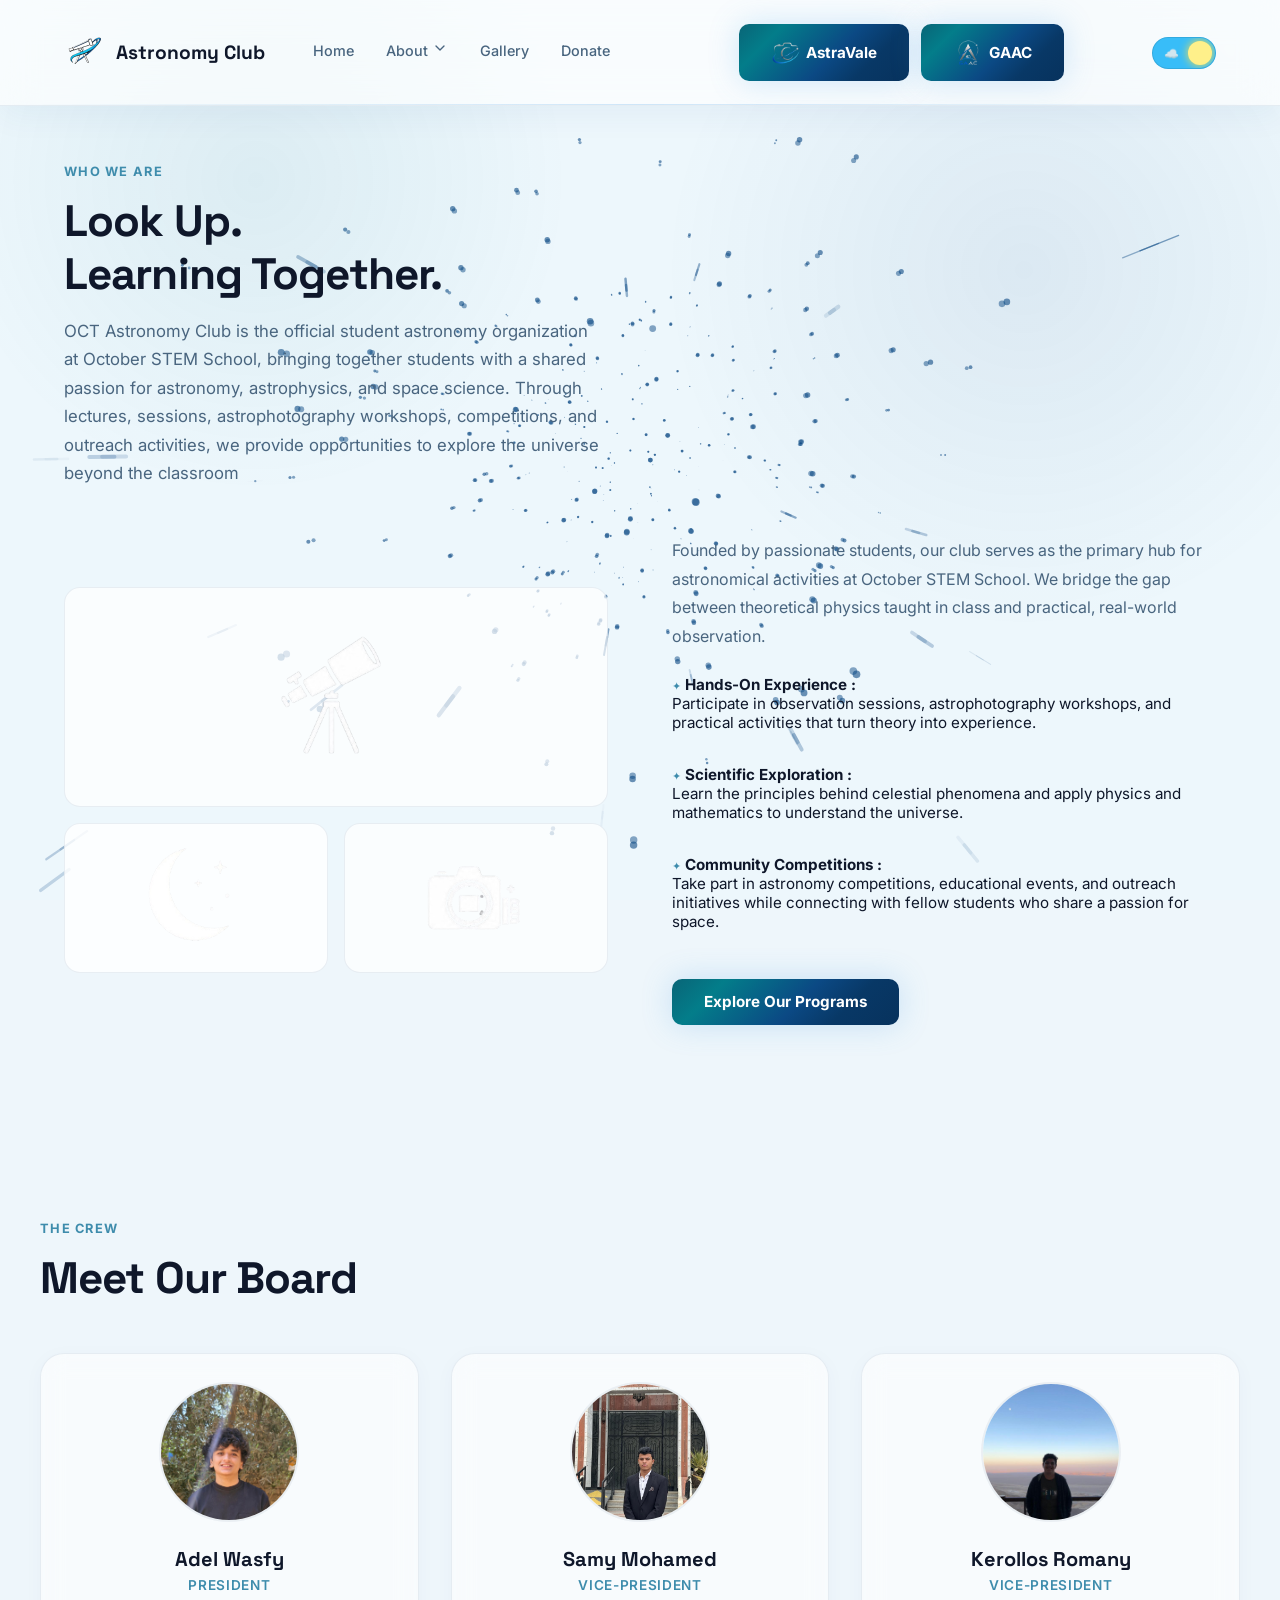
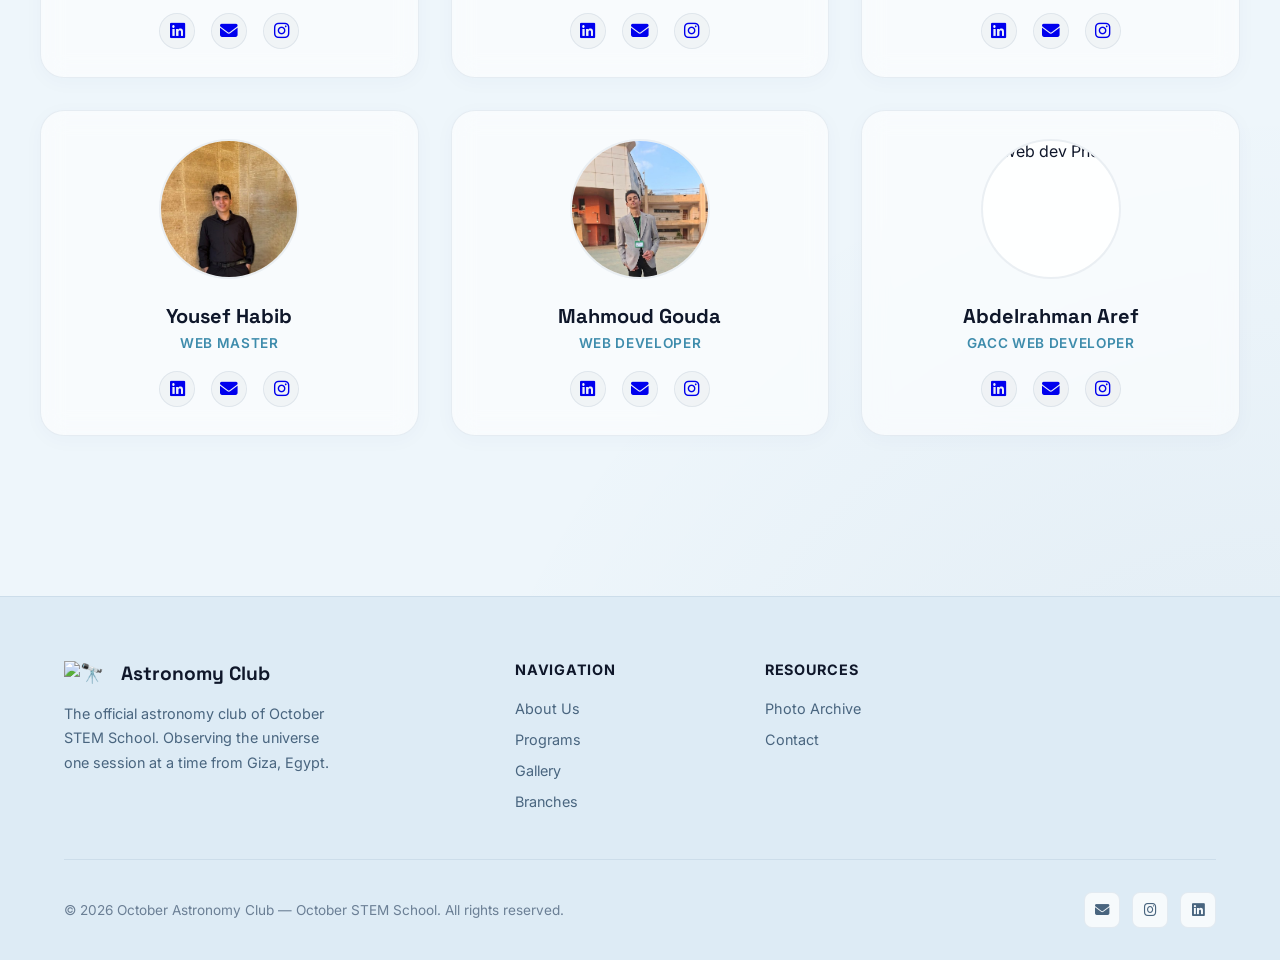
==== about.html @ 26953e02 "edit about a3333333" ====
<!doctype html>
<html lang="en">

<head>
  <meta charset="UTF-8" />
  <meta name="viewport" content="width=device-width, initial-scale=1.0" />
  <meta name="description" content="About OCT Astronomy Club" />
  <title>About Us – OCT Astronomy Club</title>
  <link
    href="https://fonts.googleapis.com/css2?family=Inter:wght@300;400;500;600;700;800;900&family=Space+Grotesk:wght@400;500;600;700&display=swap"
    rel="stylesheet" />
  <script src="js/theme.js"></script>
  <link rel="stylesheet" href="css/style.css" />
  <!-- Paste this inside your <head> tags -->
  <link rel="stylesheet" href="https://cdnjs.cloudflare.com/ajax/libs/font-awesome/6.4.0/css/all.min.css">
</head>

<body>


  <canvas id="stars-bg"></canvas>

  <div id="navbar-placeholder"></div>

  <section id="about" style="padding-top: 10rem;">
    <div style="max-width: 1200px; margin: 0 auto">
      <div class="section-tag">Who We Are</div>
      <h2 class="section-title">Look Up.<br /> Learning Together.</h2>
      <p class="section-subtitle">
        OCT Astronomy Club is the official student astronomy organization <br>
        at October STEM School, bringing together students with a shared passion
        for astronomy, astrophysics, and space science. Through lectures, sessions, 
        astrophotography workshops, competitions, and outreach activities, we provide
        opportunities to explore the universe beyond the classroom
      </p>
    </div>
    <div class="about-grid">
      <div class="about-imgs">
        <div class="aimg tall">
          <img src="./images/aboutphoto1.png" alt="Observation Nights" >
          <div class="aimg-overlay">
            <p >Observation Nights</p>
          </div>
        </div>

        <div class="aimg short" style="background: var(--surface2)">
          <img src="./images/aboutphoto2.png" alt="Crescent Tracking" >
          <div class="aimg-overlay">
            <p>Crescent Tracking</p>
          </div>
        </div>
        <div class="aimg short">
          <img src="./images/about3.png" alt="Astrophotography">
          <div class="aimg-overlay">
            <p>Astrophotography</p>
          </div>
        </div>
      </div>
      <div class="about-text">
        <p>
          Founded by passionate students, our club serves as the primary hub
          for astronomical activities at October STEM School. We bridge the
          gap between theoretical physics taught in class and practical,
          real-world observation.
        </p>
        <ul class="feature-list">
          <li>
            <strong>Hands-On Experience : </strong> <br> Participate in observation sessions, 
            astrophotography workshops, and practical activities that turn theory into experience.
          </li>
          <br>
          <li>
            <strong>Scientific Exploration : </strong>  <br> Learn the principles behind celestial 
            phenomena and apply physics and mathematics to understand the universe.
          </li>
          <br>
          
          <li>
            <strong>Community Competitions :</strong> <br> Take part in astronomy competitions, 
            educational events, and outreach initiatives while connecting with fellow students who share a passion for space.
          </li>
        </ul>
        <a href="programs.html" class="btn-primary" style="display: inline-block; margin-top: 1rem">Explore Our
          Programs</a>
      </div>
    </div>
  </section>

  <section class="board-section" style="padding: 6rem 0 10rem;">
    <div style="max-width: 1200px; margin: 0 auto">
      <div class="section-tag">The Crew</div>
      <h2 class="section-title" style="margin-bottom: 3rem;">Meet Our Board</h2>

      <div class="board-grid">
        <div class="board-card">
          <div class="member-img-wrapper">
            <img src="images/board/adel2.jpeg" alt="President Photo" class="member-img">
          </div>
          <div class="member-info">
            <h4 class="member-name">Adel Wasfy</h4>
            <span class="member-role">President</span>


            <div class="member-socials">
              <a href="https://www.linkedin.com/in/adel-wasfy-37928729a/" target="_blank" title="LinkedIn">
                <i class="fa-brands fa-linkedin"></i>
              </a>
              <a href="mailto:adilwasfy5096@gmail.com" target="_blank" title="Mail">
                <i class="fa-solid fa-envelope"></i>
              </a>
              <a href="https://www.instagram.com/wasfy_77" target="_blank" title="Instagram">
                <i class="fa-brands fa-instagram"></i>
              </a>
            </div>
          </div>
        </div>



        <div class="board-card">
          <div class="member-img-wrapper">
            <img src="images/board/samy.jpeg" alt="Vice President Photo" class="member-img">
          </div>
          <div class="member-info">
            <h4 class="member-name">Samy Mohamed</h4>
            <span class="member-role">Vice-President</span>


            <div class="member-socials">
              <a href="#" target="_blank" title="LinkedIn">
                <i class="fa-brands fa-linkedin"></i>
              </a>
              <a href="#" target="_blank" title="Mail">
                <i class="fa-solid fa-envelope"></i>
              </a>
              <a href="https://www.instagram.com/samy_0__0" target="_blank" title="Instagram">
                <i class="fa-brands fa-instagram"></i>
              </a>
            </div>
          </div>
        </div>






        <div class="board-card">
          <div class="member-img-wrapper">
            <img src="images/board/kero.jpeg" alt="Vice President Photo" class="member-img">
          </div>
          <div class="member-info">
            <h4 class="member-name">Kerollos Romany</h4>
            <span class="member-role">Vice-President</span>


            <div class="member-socials">
              <a href="#" target="_blank" title="LinkedIn">
                <i class="fa-brands fa-linkedin"></i>
              </a>
              <a href="mailto:kerooromany816@gmail.com" target="_blank" title="Mail">
                <i class="fa-solid fa-envelope"></i>
              </a>
              <a href="https://www.instagram.com/kerollos7832" target="_blank" title="Instagram">
                <i class="fa-brands fa-instagram"></i>
              </a>
            </div>
          </div>
        </div>






        <div class="board-card">
          <div class="member-img-wrapper">
            <img src="images/board/habib.jpg" alt="web master Photo" class="member-img">
          </div>
          <div class="member-info">
            <h4 class="member-name">Yousef Habib</h4>
            <span class="member-role">Web Master</span>


            <div class="member-socials">
              <a href="https://www.linkedin.com/in/usef-7abib" target="_blank" title="LinkedIn">
                <i class="fa-brands fa-linkedin"></i>
              </a>
              <a href="mailto:yousef7abib2008@gmail.com" target="_blank" title="Mail">
                <i class="fa-solid fa-envelope"></i>
              </a>
              <a href="https://www.instagram.com/yousef_7abib8" target="_blank" title="Instagram">
                <i class="fa-brands fa-instagram"></i>
              </a>
            </div>
          </div>
        </div>




        <div class="board-card">
          <div class="member-img-wrapper">
            <img src="images/board/gouda.jpeg" alt="web dev Photo" class="member-img">
          </div>
          <div class="member-info">
            <h4 class="member-name">Mahmoud Gouda</h4>
            <span class="member-role">Web Developer</span>


            <div class="member-socials">
              <a href="#" target="_blank" title="LinkedIn">
                <i class="fa-brands fa-linkedin"></i>
              </a>
              <a href="#" target="_blank" title="Mail">
                <i class="fa-solid fa-envelope"></i>
              </a>
              <a href="#" target="_blank" title="Instagram">
                <i class="fa-brands fa-instagram"></i>
              </a>
            </div>
          </div>
        </div>


        <div class="board-card">
          <div class="member-img-wrapper">
            <img src="images/board/" alt="web dev Photo" class="member-img">
          </div>
          <div class="member-info">
            <h4 class="member-name">Abdelrahman Aref</h4>
            <span class="member-role">GACC Web developer</span>


            <div class="member-socials">
              <a href="#" target="_blank" title="LinkedIn">
                <i class="fa-brands fa-linkedin"></i>
              </a>
              <a href="#" target="_blank" title="Mail">
                <i class="fa-solid fa-envelope"></i>
              </a>
              <a href="#" target="_blank" title="Instagram">
                <i class="fa-brands fa-instagram"></i>
              </a>
            </div>
          </div>
        </div>




      </div>
    </div>
  </section>

  <div id="footer-placeholder"></div>

  <script src="js/loading.js"></script>
  <script src="js/components.js"></script>
  <script src="js/main.js"></script>
</body>

</html>
---- css/style.css ----
/* =============================================================================
   THEME VARIABLES
   ============================================================================= */

:root {
  --bg: #050a14;
  --bg2: #080f1e;
  --surface: #0d1829;
  --surface2: #111e33;
  --border: rgba(99, 179, 237, 0.12);
  --accent: #4fa3e8;
  --accent2: #0b4984;
  --accent3: #107788;
  --text: #e2e8f0;
  --text-muted: #8aadcc;
  --text-dim: #4a6fa5;
  --glow: rgba(79, 163, 232, 0.15);
  --nav-bg: rgba(5, 10, 20, 0.8);
  --star-color: 200, 220, 255;
}

[data-theme="light"] {
  --bg: #eef6fb;
  --bg2: #ddebf5;
  --surface: rgba(255, 255, 255, 0.72);
  --surface2: rgba(255, 255, 255, 0.82);
  --border: rgba(8, 56, 102, 0.08);
  --accent: #3e8cac;
  --accent2: #0b4984;
  --accent3: #107788;
  --text: #0f172a;
  --text-muted: #49657f;
  --text-dim: #6b7f95;
  --glow: rgba(11, 73, 132, 0.08);
  --nav-bg: rgba(255, 255, 255, 0.65);
  --star-color: 11, 73, 132;
}

/* =============================================================================
   LIGHT MODE OVERRIDES
   ============================================================================= */

[data-theme="light"] body {
  background:
    radial-gradient(
      circle at top left,
      rgba(16, 119, 136, 0.08),
      transparent 28%
    ),
    radial-gradient(
      circle at bottom right,
      rgba(11, 73, 132, 0.07),
      transparent 30%
    ),
    var(--bg);
}

[data-theme="light"] .program-card,
[data-theme="light"] .branch-card,
[data-theme="light"] .contact-form {
  background: rgba(255, 255, 255, 0.58);
  backdrop-filter: blur(18px);
  box-shadow: 0 10px 40px rgba(11, 73, 132, 0.06);
  border: 1px solid rgba(255, 255, 255, 0.5);
}

[data-theme="light"] nav {
  backdrop-filter: blur(18px);
  box-shadow: 0 10px 30px rgba(11, 73, 132, 0.05);
}

[data-theme="light"] .navbar__dropdown-menu {
  background: white;
  border: 1px solid #f3f4f6;
  box-shadow:
    0 20px 25px -5px rgba(0, 0, 0, 0.1),
    0 10px 10px -5px rgba(0, 0, 0, 0.04);
}

[data-theme="light"] .navbar__dropdown-menu a {
  color: #374151;
}

[data-theme="light"] .navbar__dropdown-menu a::before {
  background: linear-gradient(to bottom, #355380, #3959b0);
}

[data-theme="light"] .navbar__dropdown-menu a:hover {
  background: linear-gradient(to right, #f0fafd, #ecf5fd);
  color: #355680;
}

[data-theme="light"] .astro-slider {
  background-color: #38bdf8;
  border-color: rgba(0, 0, 0, 0.1);
}

[data-theme="light"] .astro-slider::after {
  content: "☁️";
  right: 36px;
  font-size: 12px;
  opacity: 0.9;
}

[data-theme="light"] .astro-slider::before {
  transform: translateX(32px);
  background-color: #fef08a;
  box-shadow: 0 0 10px #fde047;
}

[data-theme="light"] .nav-btn {
  border-color: #3e8cac;
  color: #3e8cac;
}

[data-theme="light"] .nav-btn:hover {
  background: #3e8cac;
  color: #eef6fb;
  box-shadow: 0 0 12px rgba(62, 140, 172, 0.4);
}

[data-theme="light"] .nav-btn-gaac {
  border-color: #107788;
  color: #107788;
}

[data-theme="light"] .nav-btn-gaac:hover {
  background: #107788;
  color: #eef6fb;
  box-shadow: 0 0 12px rgba(16, 119, 136, 0.4);
}

/* =============================================================================
   GLOBAL TRANSITIONS
   ============================================================================= */

body,
nav,
footer,
.stat,
.program-card,
.branch-card,
.ticker-wrap,
.contact-form,
input,
textarea,
select {
  transition:
    background-color 0.3s ease,
    border-color 0.3s ease,
    color 0.3s ease,
    box-shadow 0.3s ease;
}

/* =============================================================================
   RESET & BASE
   ============================================================================= */

*,
*::before,
*::after {
  box-sizing: border-box;
  margin: 0;
  padding: 0;
}

html {
  scroll-behavior: smooth;
}

body {
  font-family: "Inter", sans-serif;
  background: var(--bg);
  color: var(--text);
  overflow-x: hidden;
  transition: 0.2s;
}

body::before {
  content: "";
  position: fixed;
  inset: 0;
  background:
    radial-gradient(
      circle at 20% 20%,
      rgba(16, 119, 136, 0.08),
      transparent 25%
    ),
    radial-gradient(circle at 80% 30%, rgba(11, 73, 132, 0.08), transparent 30%);
  pointer-events: none;
  z-index: 0;
}

#stars-bg {
  position: fixed;
  inset: 0;
  z-index: 0;
  pointer-events: none;
}

/* =============================================================================
   LOADING SCREEN
   ============================================================================= */

#loading-screen {
  position: fixed;
  inset: 0;
  display: flex;
  align-items: center;
  justify-content: center;
  background: var(--bg);
  z-index: 9999;
  flex-direction: column;
  gap: 0;
  overflow: hidden;
}

#loading-screen::before {
  content: "";
  position: absolute;
  inset: 0;
  background: transparent;
  pointer-events: none;
  z-index: 0;
}

#loading-canvas {
  position: absolute;
  inset: 0;
  z-index: 1;
  display: block;
}

.loading-logo {
  position: relative;
  z-index: 10;
  width: 100px;
  height: 100px;
  animation:
    logoRotate 2s linear infinite,
    floatUp 3s ease-in-out infinite;
}

.loading-logo img {
  width: 100%;
  height: 100%;
  object-fit: contain;
  filter: drop-shadow(0 0 20px rgba(16, 119, 136, 0.3));
}

.loading-text {
  position: relative;
  z-index: 20;
  font-family: "Space Grotesk", sans-serif;
  font-size: 2rem;
  font-weight: 700;
  color: var(--accent);
  letter-spacing: 0.15em;
  animation: textGlow 2s ease-in-out infinite;
  text-shadow: 0 0 30px rgba(16, 119, 136, 0.6);
}

@keyframes textGlow {
  0%,
  100% {
    opacity: 0.7;
    text-shadow: 0 0 20px rgba(16, 119, 136, 0.6);
  }
  50% {
    opacity: 1;
    text-shadow: 0 0 40px rgba(16, 119, 136, 1);
  }
}

@keyframes logoRotate {
  from {
    transform: rotate(0deg);
  }
  to {
    transform: rotate(360deg);
  }
}

@keyframes fadeInScale {
  from {
    opacity: 0;
    transform: scale(0.8);
  }
  to {
    opacity: 1;
    transform: scale(1);
  }
}

#loading-screen.fade-out {
  animation: fadeOut 0.8s ease-out forwards;
}

@keyframes fadeOut {
  from {
    opacity: 1;
  }
  to {
    opacity: 0;
  }
}

[data-theme="light"] #loading-screen {
  background: var(--bg);
}

/* =============================================================================
   NAVBAR
   ============================================================================= */

nav {
  position: fixed;
  top: 0;
  left: 0;
  right: 0;
  z-index: 100;
  display: flex;
  align-items: center;
  justify-content: space-between;
  padding: 1.5rem 5%;
  background: var(--nav-bg);
  backdrop-filter: blur(20px);
  border-bottom: 1px solid var(--border);
  transition:
    padding 0.4s cubic-bezier(0.4, 0, 0.2, 1),
    background-color 0.4s ease,
    border-color 0.4s ease;
}

nav::after {
  content: "";
  position: absolute;
  left: 0;
  bottom: 0;
  width: 100%;
  height: 1px;
  background: linear-gradient(
    90deg,
    transparent,
    rgba(79, 163, 232, 0.25),
    transparent
  );
}

nav.nav-scrolled {
  padding: 0.6rem 5%;
  box-shadow: 0 4px 20px rgba(0, 0, 0, 0.05);
}

nav .logo {
  transition: transform 0.4s ease;
  transform-origin: left center;
}

nav.nav-scrolled .logo {
  transform: scale(0.9);
}

/* Logo */
.logo {
  display: flex;
  align-items: center;
  gap: 0.75rem;
  font-family: "Space Grotesk", sans-serif;
  font-size: 1.2rem;
  font-weight: 700;
  color: var(--text);
  text-decoration: none;
}

.logo-icon {
  width: 38px;
  height: 38px;
  background: linear-gradient(
    135deg,
    #0a5b6b 0%,
    #0a4d63 35%,
    #083a5f 70%,
    #072f52 100%
  );
  border-radius: 10px;
  display: flex;
  align-items: center;
  justify-content: center;
  font-size: 1.1rem;
}

.logo em {
  color: var(--accent);
  font-style: normal;
}

/* Nav Links */
.nav-links {
  display: flex;
  align-items: center;
  gap: 2rem;
  list-style: none;
}

.nav-links a,
.nav-links p {
  color: var(--text-muted);
  text-decoration: none;
  font-size: 0.9rem;
  font-weight: 500;
  transition: color 0.2s;
}

.nav-links a:hover,
.nav-links p:hover {
  color: var(--accent);
  cursor: pointer;
}

.nav-links > li > a {
  position: relative;
  display: inline-block;
  padding-bottom: 6px;
}

.nav-links > li > a::after {
  content: "";
  position: absolute;
  bottom: 0;
  left: 50%;
  transform: translateX(-50%);
  height: 2px;
  width: 0;
  background: linear-gradient(to right, #1a88a4, #3984b0);
  transition: width 0.4s cubic-bezier(0.4, 0, 0.2, 1);
  border-radius: 2px;
}

.nav-links > li > a:hover {
  color: #1a88a4;
  transform: translateY(-2px);
}

.nav-links > li > a:hover::after {
  width: 100%;
}

/* =============================================================================
   DROPDOWN
   ============================================================================= */
.mobile-only {
  display: none;
}

.navbar__dropdown {
  position: relative;
}

.navbar__dropdown-toggle {
  display: flex;
  align-items: center;
  gap: 0.25rem;
  cursor: pointer;
}

.navbar__dropdown-icon {
  width: 1rem;
  height: 1rem;
  transition: transform 0.3s ease;
}

.navbar__dropdown:hover .navbar__dropdown-icon {
  transform: rotate(-180deg);
}

.navbar__dropdown-menu {
  position: absolute;
  top: 100%;
  left: 50%;
  transform: translateX(-50%) translateY(-10px);
  margin-top: 0.5rem;
  background: #081221;
  border-radius: 0.75rem;
  box-shadow:
    0 20px 25px -5px rgba(0, 0, 0, 0.35),
    0 10px 10px -5px rgba(0, 0, 0, 0.25);
  min-width: 220px;
  padding: 0.5rem;
  opacity: 0;
  visibility: hidden;
  transition: all 0.3s cubic-bezier(0.4, 0, 0.2, 1);
  list-style: none;
  border: 1px solid rgba(255, 255, 255, 0.06);
  z-index: 100;
}

.navbar__dropdown:hover .navbar__dropdown-menu {
  opacity: 1;
  visibility: visible;
  transform: translateX(-50%) translateY(0);
}

.navbar__dropdown-menu li {
  margin: 0;
}

.navbar__dropdown-menu a {
  display: block;
  padding: 0.625rem 1rem;
  font-size: 0.875rem;
  color: #b8c7d9;
  border-radius: 0.5rem;
  transition: all 0.2s ease;
  position: relative;
  overflow: hidden;
}

.navbar__dropdown-menu a::before {
  content: "";
  position: absolute;
  left: 0;
  top: 0;
  height: 100%;
  width: 3px;
  background: linear-gradient(to bottom, #107788, #0b4984);
  transform: scaleY(0);
  transition: transform 0.3s ease;
}

.navbar__dropdown-menu a::after {
  display: none;
}

.navbar__dropdown-menu a:hover {
  background: linear-gradient(
    to right,
    rgba(16, 119, 136, 0.16),
    rgba(11, 73, 132, 0.18)
  );
  color: #dbeafe;
  transform: translateX(5px);
  padding-left: 1.25rem;
}

.navbar__dropdown-menu a:hover::before {
  transform: scaleY(1);
}

/* =============================================================================
   THEME TOGGLE (ASTRO SWITCH)
   ============================================================================= */

.astro-switch {
  position: relative;
  display: inline-block;
  width: 64px;
  height: 32px;
  margin-left: 0.5rem;
}

.astro-switch input {
  opacity: 0;
  width: 0;
  height: 0;
}

.astro-slider {
  position: absolute;
  cursor: pointer;
  inset: 0;
  background-color: #0f172a;
  transition: 0.4s cubic-bezier(0.4, 0, 0.2, 1);
  border-radius: 32px;
  border: 1px solid rgba(255, 255, 255, 0.15);
  overflow: hidden;
}

.astro-slider::after {
  content: "✨";
  position: absolute;
  right: 8px;
  top: 50%;
  transform: translateY(-50%);
  font-size: 14px;
  transition: 0.4s;
}

.astro-slider::before {
  position: absolute;
  content: "";
  height: 24px;
  width: 24px;
  left: 3px;
  bottom: 3px;
  background-color: #e2e8f0;
  transition: 0.4s cubic-bezier(0.4, 0, 0.2, 1);
  border-radius: 50%;
  z-index: 2;
  box-shadow: inset -4px -2px 0px 0px #94a3b8;
}

/* =============================================================================
   NAV BUTTONS (Donate & GAAC)
   ============================================================================= */

.nav-buttons {
  display: flex;
  align-items: center;
  gap: 0.75rem;
  margin-left: 5rem;
  order: 2;
}

.nav-btn {
  padding: 0.5rem 1rem;
  border: 1px solid var(--accent);
  background: transparent;
  color: var(--accent);
  border-radius: 6px;
  font-size: 0.85rem;
  font-weight: 600;
  cursor: pointer;
  transition: all 0.3s cubic-bezier(0.4, 0, 0.2, 1);
  font-family: "Inter", sans-serif;
  display: flex;
  align-items: center;
  justify-content: center;
  gap: 0.35rem;
}

.nav-btn:hover {
  background: var(--accent);
  color: var(--bg);
  box-shadow: 0 0 12px rgba(79, 163, 232, 0.4);
  transform: translateY(-2px);
}

.nav-btn:active {
  transform: translateY(0);
}

.nav-btn-donate {
  border-color: var(--accent);
  background-color: var(--accent);
  color: #fff !important;
}

.nav-btn-gaac {
  border-color: var(--accent3);
  background-color: var(--accent);
  color: #fff !important;
}

.nav-btn-gaac:hover,
.nav-btn-donate:hover {
  background: var(--accent3);
  color: var(--bg);
  box-shadow: 0 0 12px rgba(16, 119, 136, 0.4);
}

/* =============================================================================
   HERO
   ============================================================================= */

.hero {
  position: relative;
  z-index: 1;
  min-height: 100vh;
  display: flex;
  align-items: center;
  justify-content: center;
  text-align: center;
  padding: 8rem 5% 4rem;
  overflow: hidden;
}

.hero::before {
  content: "";
  position: absolute;
  inset: 0;
  background: radial-gradient(
    ellipse 70% 60% at 50% 40%,
    rgba(79, 163, 232, 0.08) 0%,
    transparent 70%
  );
  pointer-events: none;
}

.hero-content {
  max-width: 820px;
  position: relative;
  z-index: 2;
}

.hero-badge {
  display: inline-flex;
  align-items: center;
  gap: 0.5rem;
  background: rgba(79, 163, 232, 0.1);
  border: 1px solid rgba(79, 163, 232, 0.25);
  color: var(--accent);
  border-radius: 100px;
  padding: 0.35rem 1rem;
  font-size: 0.8rem;
  font-weight: 600;
  letter-spacing: 0.08em;
  text-transform: uppercase;
  margin-bottom: 1.75rem;
}

.hero h1 {
  font-family: "Space Grotesk", sans-serif;
  font-size: clamp(2.4rem, 6vw, 4.5rem);
  font-weight: 800;
  line-height: 1.1;
  letter-spacing: -0.02em;
  margin-bottom: 1.25rem;
}

.hero h1 .gradient {
  background: linear-gradient(135deg, #7dd3fc, #38bdf8, #107788);
  -webkit-background-clip: text;
  -webkit-text-fill-color: transparent;
}

.hero p {
  color: var(--text-muted);
  font-size: 1.15rem;
  line-height: 1.7;
  max-width: 580px;
  margin: 0 auto 2.5rem;
}

.hero-btns {
  display: flex;
  gap: 1rem;
  justify-content: center;
  flex-wrap: wrap;
}

.hero-scroll {
  position: absolute;
  bottom: 2.5rem;
  left: 50%;
  transform: translateX(-50%);
  display: flex;
  flex-direction: column;
  align-items: center;
  gap: 0.5rem;
  color: var(--text-dim);
  font-size: 0.75rem;
  letter-spacing: 0.1em;
  text-transform: uppercase;
  animation: bounce 2s infinite;
}

.hero-scroll::after {
  content: "";
  display: block;
  width: 1px;
  height: 40px;
  background: linear-gradient(to bottom, var(--text-dim), transparent);
}

@keyframes bounce {
  0%,
  100% {
    transform: translateX(-50%) translateY(0);
  }
  50% {
    transform: translateX(-50%) translateY(6px);
  }
}

/* =============================================================================
   BUTTONS
   ============================================================================= */

.btn-primary {
  background: linear-gradient(
    135deg,
    #096577 0%,
    #037d8a 20%,
    #0b4984 55%,
    #083866 75%,
    #07325d 100%
  );
  color: #fff;
  padding: 0.85rem 2rem;
  border-radius: 10px;
  font-weight: 700;
  font-size: 0.95rem;
  text-decoration: none;
  border: none;
  cursor: pointer;
  transition:
    transform 0.2s,
    box-shadow 0.2s;
  box-shadow: 0 0 30px rgba(79, 163, 232, 0.25);
}

.btn-primary:hover {
  transform: translateY(-2px);
  box-shadow: 0 0 40px rgba(79, 163, 232, 0.4);
}

.btn-secondary {
  background: transparent;
  border: 1px solid var(--border);
  color: var(--text);
  padding: 0.85rem 2rem;
  border-radius: 10px;
  font-weight: 600;
  font-size: 0.95rem;
  text-decoration: none;
  transition:
    border-color 0.2s,
    background 0.2s;
}

.btn-secondary:hover {
  border-color: var(--accent);
  background: var(--glow);
}

/* =============================================================================
   STATS BAR
   ============================================================================= */

.stats {
  position: relative;
  z-index: 1;
  display: grid;
  grid-template-columns: repeat(4, 1fr);
  gap: 1px;
  background: var(--border);
  border-top: 1px solid var(--border);
  border-bottom: 1px solid var(--border);
}

.stat {
  background: var(--bg2);
  padding: 2.5rem 2rem;
  text-align: center;
}

.stat-num {
  font-family: "Space Grotesk", sans-serif;
  font-size: 2.5rem;
  font-weight: 800;
  color: var(--accent);
  line-height: 1;
}

.stat-label {
  color: var(--text-muted);
  font-size: 0.85rem;
  margin-top: 0.4rem;
}

/* =============================================================================
   SECTIONS (shared)
   ============================================================================= */

section {
  position: relative;
  z-index: 1;
  padding: 6rem 5%;
}

.section-tag {
  display: inline-flex;
  align-items: center;
  gap: 0.4rem;
  color: var(--accent);
  font-size: 0.8rem;
  font-weight: 700;
  letter-spacing: 0.1em;
  text-transform: uppercase;
  margin-bottom: 1rem;
}



h2.section-title {
  font-family: "Space Grotesk", sans-serif;
  font-size: clamp(1.8rem, 3.5vw, 2.75rem);
  font-weight: 800;
  letter-spacing: -0.02em;
  line-height: 1.2;
  margin-bottom: 1rem;
}

.section-subtitle {
  color: var(--text-muted);
  font-size: 1.05rem;
  line-height: 1.7;
  max-width: 560px;
}

/* =============================================================================
   ABOUT
   ============================================================================= */
/* =============================================================================
   ABOUT
   ============================================================================= */

.about-grid {
  display: grid;
  grid-template-columns: 1fr 1fr;
  gap: 4rem;
  align-items: center;
  max-width: 1200px;
  margin: 3rem auto 0;
}

.about-imgs {
  display: grid;
  grid-template-columns: 1fr 1fr;
  gap: 1rem;
}

.aimg {
  position: relative;
  border-radius: 16px;
  overflow: hidden;
  border: 1px solid var(--border);
  display: flex;
  align-items: center;
  justify-content: center;
  flex-direction: column;
  gap: 0.75rem;
  background: var(--surface);
  height: 100%;
}

.aimg.tall {
  grid-column: 1 / 3;
  height: 220px;
}

.aimg.short {
  height: 150px;
}

.aimg span {
  font-size: 2.5rem;
}

.aimg img {
  width: 200px;
  height: 100%;
  object-fit: cover;
  display: block;
  transition: transform 0.4s ease;
}


.aimg:hover img {
  transform: scale(1.05);
}

.aimg-overlay {
  position: absolute;
  inset: 0;
  background: linear-gradient(to top, rgba(0, 0, 0, 0.8) 0%, rgba(0, 0, 0, 0.2) 100%);
  display: flex;
  align-items: flex-end; /* بيخلي الكلام تحت */
  padding: 1.25rem;
  box-sizing: border-box;
  opacity: 0;
  visibility: hidden;
  transition: opacity 0.3s ease, visibility 0.3s ease;
}
.aimg:hover .aimg-overlay {
  opacity: 1;
  visibility: visible;
}


.aimg p {
  
  color: var(--accent);
  font-size: 0.75rem;
  font-weight: 700;
  letter-spacing: 0.08em;
  text-transform: uppercase;
  text-align: center;
  align-items: center;
}

.about-text p {
  color: var(--text-muted);
  line-height: 1.8;
  margin-bottom: 1.5rem;
  font-size: 1rem;
}

.feature-list {
  list-style: none;
  display: flex;
  flex-direction: column;
  gap: 0.4rem;
  margin-bottom: 2rem;
}

.feature-list li {
  display: block;
  align-items: flex-start;
  gap: 0.75rem;
  color: var(--text);
  font-size: 0.95rem;
}

.feature-list li::before {
  content: "✦";
  color: var(--accent);
  font-size: 0.7rem;
  margin-top: 0.3rem;
  flex-shrink: 0;
}

/* =============================================================================
   BOARD MEMBERS SECTION (NEW)
   ============================================================================= */

.board-grid {
  display: grid;
  grid-template-columns: repeat(auto-fit, minmax(280px, 1fr));
  gap: 2rem;
  margin-top: 2rem;
}

.board-card {
  background: rgba(255, 255, 255, 0.02);
  border: 1px solid var(--border);
  border-radius: 24px;
  padding: 1.75rem;
  text-align: center;
  backdrop-filter: blur(12px);
  transition:
    transform 0.3s ease,
    border-color 0.3s ease,
    box-shadow 0.3s ease;
}

.board-card:hover {
  transform: translateY(-5px);
  border-color: var(--accent);
  box-shadow: 0 15px 35px var(--glow);
}

.member-img-wrapper {
  width: 140px;
  height: 140px;
  border-radius: 50%;
  margin: 0 auto 1.5rem;
  overflow: hidden;
  border: 2px solid var(--border);
  background: var(--surface2);
  transition: border-color 0.3s ease;
}

.board-card:hover .member-img-wrapper {
  border-color: var(--accent);
}

.member-img {
  width: 100%;
  height: 100%;
  object-fit: cover;
  transition: transform 0.4s ease;
}

.board-card:hover .member-img {
  transform: scale(1.1);
}

.member-name {
  color: var(--text);
  font-family: "Space Grotesk", sans-serif;
  font-size: 1.25rem;
  font-weight: 700;
  margin-bottom: 0.35rem;
}

.member-role {
  color: var(--accent);
  font-size: 0.85rem;
  font-weight: 600;
  text-transform: uppercase;
  letter-spacing: 0.05em;
  display: block;
  margin-bottom: 1.25rem;
}

.member-socials {
  display: flex;
  justify-content: center;
  gap: 1rem;
}

.member-socials a {
  text-decoration: none;
  font-size: 1.1rem;
  width: 36px;
  height: 36px;
  background: rgba(255, 255, 255, 0.04);
  border: 1px solid var(--border);
  border-radius: 50%;
  display: flex;
  align-items: center;
  justify-content: center;
  transition: all 0.2s ease;
}

.member-socials a:hover {
  background: var(--accent);
  border-color: var(--accent);
  transform: translateY(-2px);
}

/* --- Light Mode Compatible --- */
[data-theme="light"] .board-card {
  background: rgba(255, 255, 255, 0.6);
  box-shadow: 0 4px 20px rgba(11, 73, 132, 0.03);
}

[data-theme="light"] .board-card:hover {
  box-shadow: 0 15px 35px rgba(11, 73, 132, 0.08);
}

[data-theme="light"] .member-socials a {
  background: rgba(0, 0, 0, 0.03);
}

[data-theme="light"] .member-socials a:hover {
  background: var(--accent);
  color: #fff;
}
/* =============================================================================
   PROGRAMS
   ============================================================================= */

.programs-bg,
.branches-bg {
  background:
    radial-gradient(
      circle at top left,
      rgba(16, 119, 136, 0.05),
      transparent 30%
    ),
    radial-gradient(
      circle at bottom right,
      rgba(11, 73, 132, 0.05),
      transparent 35%
    ),
    var(--bg2);
}

.programs-grid {
  display: grid;
  grid-template-columns: repeat(3, 1fr);
  gap: 1.5rem;
  max-width: 1200px;
  margin: 3rem auto 0;
}

.program-card,
.branch-card {
  backdrop-filter: blur(14px);
  background: linear-gradient(
    180deg,
    rgba(255, 255, 255, 0.03),
    rgba(255, 255, 255, 0.015)
  );
  box-shadow:
    inset 0 1px 0 rgba(255, 255, 255, 0.03),
    0 10px 40px rgba(0, 0, 0, 0.22);
}

.program-card {
  border: 1px solid var(--border);
  border-radius: 20px;
  padding: 2rem;
  position: relative;
  overflow: hidden;
  transition:
    transform 0.25s,
    box-shadow 0.25s,
    border-color 0.25s;
}

.program-card::before {
  content: "";
  position: absolute;
  top: 0;
  left: 0;
  right: 0;
  height: 3px;
  background: var(--card-accent, linear-gradient(90deg, #4fa3e8, #7c3aed));
}

.program-card:hover {
  transform: translateY(-6px);
  box-shadow: 0 20px 60px rgba(0, 0, 0, 0.4);
  border-color: rgba(79, 163, 232, 0.3);
}

.program-icon {
  width: 52px;
  height: 52px;
  border-radius: 14px;
  background: var(--icon-bg, rgba(79, 163, 232, 0.1));
  display: flex;
  align-items: center;
  justify-content: center;
  font-size: 1.5rem;
  margin-bottom: 1.5rem;
}

.program-card h3 {
  font-family: "Space Grotesk", sans-serif;
  font-size: 1.2rem;
  font-weight: 700;
  margin-bottom: 0.75rem;
}

.program-card p {
  color: var(--text-muted);
  font-size: 0.9rem;
  line-height: 1.7;
  margin-bottom: 1.5rem;
}

.program-tags {
  display: flex;
  flex-wrap: wrap;
  gap: 0.5rem;
}

.tag {
  background: rgba(79, 163, 232, 0.08);
  border: 1px solid rgba(79, 163, 232, 0.15);
  color: var(--accent);
  padding: 0.25rem 0.7rem;
  border-radius: 100px;
  font-size: 0.75rem;
  font-weight: 600;
}

/* =============================================================================
   TICKER
   ============================================================================= */

.ticker-wrap {
  background: var(--surface);
  border-top: 1px solid var(--border);
  border-bottom: 1px solid var(--border);
  padding: 1rem 0;
  overflow: hidden;
  position: relative;
  z-index: 1;
}

.ticker-inner {
  display: flex;
  gap: 4rem;
  white-space: nowrap;
  animation: ticker 35s linear infinite;
}

.ticker-item {
  color: var(--text-muted);
  font-size: 0.9rem;
}

.ticker-item span {
  color: var(--accent);
  font-weight: 600;
  margin-right: 0.5rem;
}

@keyframes ticker {
  from {
    transform: translateX(0);
  }
  to {
    transform: translateX(-50%);
  }
}

/* =============================================================================
STEM OCT SCHOOL
  ============================================================================= */

.octSchool {
  display: flex;
  align-items: center;
  justify-content: space-between;
  gap: 40px;
  padding: 60px 10%;

  background:
    linear-gradient(135deg, rgba(79, 163, 232, 0.06), rgba(124, 58, 237, 0.06)),
    var(--bg2);

  color: var(--text);
  border-top: 1px solid var(--border);
  border-bottom: 1px solid var(--border);
}

.octSchoolAbout {
  flex: 1;
  max-width: 550px;
}

.octSchoolAbout h4 {
  font-size: 14px;
  text-transform: uppercase;
  letter-spacing: 2px;
  margin-bottom: 15px;
}

.octSchoolAbout h1 {
  font-size: 36px;
  line-height: 1.3;
  margin-bottom: 20px;
  font-weight: 700;
  color: var(--text);
}

.octSchoolAbout p {
  color: var(--text-muted);
  line-height: 1.6;
  margin-bottom: 30px;
}

.octSchoolAbout p span a {
  color: var(--accent);
  text-decoration: underline;
  text-underline-offset: 4px;
}

.octSchoolAbout p a[href="about.html"] {
  display: inline-block;
  background-color: var(--accent2);
  color: white;
  padding: 12px 28px;
  border-radius: 6px;
  text-decoration: none;
  font-weight: 600;
  font-size: 14px;
  text-transform: uppercase;
  box-shadow: 0 4px 14px var(--glow);
  transition:
    background 0.3s ease,
    transform 0.2s ease;
}

.octSchoolAbout p a[href="about.html"]:hover {
  background-color: var(--accent3);
  transform: translateY(-2px);
}

.octSchoolImg {
  flex: 1;
  display: flex;
  justify-content: flex-end;
}

.octSchoolImg img {
  width: 100%;
  max-width: 600px;
  height: auto;
  border-radius: 16px;
  object-fit: cover;
  box-shadow: 0 10px 40px rgba(0, 0, 0, 0.15);
  border: 1px solid var(--border);
}

[data-theme="light"] .octSchoolImg img {
  box-shadow: 0 10px 30px rgba(11, 73, 132, 0.12);
}

@media (max-width: 768px) {
  .octSchool {
    flex-direction: column-reverse;
    text-align: center;
    padding: 40px 20px;
  }

  .octSchoolImg {
    justify-content: center;
    margin-bottom: 20px;
  }
}
/* =============================================================================
   GALLERY
   ============================================================================= */

#gallery {
  background: linear-gradient(
    135deg,
    rgba(79, 163, 232, 0.08),
    rgba(124, 58, 237, 0.08)
  );
}

.gallery-grid {
  display: grid;
  grid-template-columns: repeat(3, 1fr);
  gap: 1rem;
  max-width: 1200px;
  margin: 0 auto;
}

.gallery-item {
  border-radius: 16px;
  overflow: hidden;
  position: relative;
  border: 1px solid var(--border);
  cursor: pointer;
  transition:
    transform 0.25s,
    box-shadow 0.25s;
}

.gallery-item:hover {
  transform: translateY(-4px);
  box-shadow: 0 15px 50px rgba(0, 0, 0, 0.5);
}

.g-img {
  width: 100%;
  display: flex;
  align-items: center;
  justify-content: center;
  flex-direction: column;
  gap: 0.75rem;
  background: var(--surface);
}

.gallery-item:nth-child(1) {
  grid-column: 1 / 3;
}
.gallery-item:nth-child(1) .g-img,
.gallery-item:nth-child(2) .g-img {
  height: 320px;
}
.gallery-item:nth-child(3) .g-img,
.gallery-item:nth-child(4) .g-img,
.gallery-item:nth-child(5) .g-img {
  height: 210px;
}

.g-img span {
  font-size: 3rem;
}

.g-img p {
  color: var(--accent);
  font-size: 0.75rem;
  font-weight: 700;
  letter-spacing: 0.08em;
  text-transform: uppercase;
}

.g-img img {
  width: 100%;
  height: 100%;
  object-fit: cover;
  filter: brightness(0.72) contrast(1.05) saturate(0.88);
  transition:
    transform 0.7s ease,
    filter 0.7s ease;
}

.gallery-item:hover img {
  transform: scale(1.06);
  filter: brightness(0.9) contrast(1.08) saturate(1);
}

.g-overlay {
  position: absolute;
  inset: 0;
  background: linear-gradient(
    to top,
    rgba(5, 10, 20, 0.85) 0%,
    transparent 55%
  );
  opacity: 0;
  transition: opacity 0.3s;
  display: flex;
  align-items: flex-end;
  padding: 1.5rem;
}

.gallery-item:hover .g-overlay {
  opacity: 1;
}

.g-overlay span {
  color: #fff;
  font-weight: 600;
  font-size: 0.9rem;
}

/* =============================================================================
   BRANCHES
   ============================================================================= */

.branches-bg {
  background: var(--bg2);
}

.branches-grid {
  display: grid;
  grid-template-columns: repeat(4, 1fr);
  gap: 1.25rem;
  max-width: 1200px;
  margin: 3rem auto 0;
}

.branch-card {
  border: 1px solid var(--border);
  border-radius: 18px;
  padding: 1.75rem;
  transition:
    transform 0.25s,
    border-color 0.25s;
  cursor: pointer;
}

.branch-card:hover {
  transform: translateY(-4px);
  border-color: var(--accent);
  transition: 0.3s;
}

.branch-num {
  font-family: "Space Grotesk", sans-serif;
  font-size: 2rem;
  font-weight: 800;
  background: linear-gradient(135deg, var(--accent), var(--accent2));
  -webkit-background-clip: text;
  -webkit-text-fill-color: transparent;
  background-clip: text;
  margin-bottom: 0.5rem;
}

.branch-card h3 {
  font-size: 1rem;
  font-weight: 700;
  margin-bottom: 0.5rem;
}

.branch-card p {
  color: var(--text-muted);
  font-size: 0.85rem;
  line-height: 1.6;
}

/* =============================================================================
   CTA SECTION
   ============================================================================= */

.cta-section {
  background: linear-gradient(
    135deg,
    rgba(79, 163, 232, 0.08),
    rgba(124, 58, 237, 0.08)
  );
  border-top: 1px solid var(--border);
  border-bottom: 1px solid var(--border);
  text-align: center;
}

.cta-inner {
  max-width: 640px;
  margin: 0 auto;
}

.cta-section h2 {
  font-family: "Space Grotesk", sans-serif;
  font-size: clamp(1.8rem, 3vw, 2.5rem);
  font-weight: 800;
  margin-bottom: 1rem;
}

.cta-section p {
  color: var(--text-muted);
  line-height: 1.7;
  margin-bottom: 2rem;
}

.cta-btns {
  display: flex;
  gap: 1rem;
  justify-content: center;
  flex-wrap: wrap;
}

/* =============================================================================
   CONTACT
   ============================================================================= */

.contact-grid {
  display: grid;
  grid-template-columns: 1fr 1fr;
  gap: 4rem;
  max-width: 1200px;
  margin: 3rem auto 0;
  align-items: start;
}

.contact-info h3 {
  font-family: "Space Grotesk", sans-serif;
  font-size: 1.4rem;
  font-weight: 700;
  margin-bottom: 1.5rem;
}

.contact-item {
  display: flex;
  align-items: flex-start;
  gap: 1rem;
  margin-bottom: 1.5rem;
}

.contact-icon {
  width: 44px;
  height: 44px;
  flex-shrink: 0;
  background: rgba(79, 163, 232, 0.1);
  border: 1px solid rgba(79, 163, 232, 0.2);
  border-radius: 12px;
  display: flex;
  align-items: center;
  justify-content: center;
  font-size: 1.1rem;
}

.contact-item p {
  color: var(--text-muted);
  font-size: 0.9rem;
  line-height: 1.6;
}

.contact-item strong {
  color: var(--text);
  display: block;
  margin-bottom: 0.2rem;
}

.contact-form {
  background: var(--surface);
  border: 1px solid var(--border);
  border-radius: 20px;
  padding: 2.5rem;
}

.form-group {
  margin-bottom: 1.25rem;
}

.form-group label {
  display: block;
  font-size: 0.85rem;
  font-weight: 600;
  color: var(--text-muted);
  margin-bottom: 0.5rem;
}

.form-group input,
.form-group textarea,
.form-group select {
  width: 100%;
  background: var(--bg2);
  border: 1px solid var(--border);
  border-radius: 10px;
  padding: 0.75rem 1rem;
  color: var(--text);
  font-family: "Inter", sans-serif;
  font-size: 0.9rem;
  transition:
    border-color 0.2s,
    box-shadow 0.2s;
  outline: none;
}

.form-group input:focus,
.form-group textarea:focus,
.form-group select:focus {
  border-color: var(--accent);
  box-shadow: 0 0 0 3px rgba(79, 163, 232, 0.1);
}

.form-group textarea {
  resize: vertical;
  min-height: 120px;
}

.form-row {
  display: grid;
  grid-template-columns: 1fr 1fr;
  gap: 1rem;
}

/* =============================================================================
   FOOTER
   ============================================================================= */

footer {
  background: var(--bg2);
  border-top: 1px solid var(--border);
  padding: 4rem 5% 2rem;
  position: relative;
  z-index: 1;
}

.footer-grid {
  display: grid;
  grid-template-columns: 2fr 1fr 1fr 1fr;
  gap: 3rem;
  max-width: 1200px;
  margin: 0 auto 3rem;
}

.footer-brand p {
  color: var(--text-muted);
  font-size: 0.9rem;
  line-height: 1.7;
  margin-top: 1rem;
  max-width: 280px;
}

.footer-col h4 {
  font-weight: 700;
  font-size: 0.9rem;
  letter-spacing: 0.05em;
  text-transform: uppercase;
  margin-bottom: 1.25rem;
  color: var(--text);
}

.footer-col ul {
  list-style: none;
  display: flex;
  flex-direction: column;
  gap: 0.7rem;
}

.footer-col ul a {
  color: var(--text-muted);
  text-decoration: none;
  font-size: 0.9rem;
  transition: color 0.2s;
}

.footer-col ul a:hover {
  color: var(--accent);
}

.footer-bottom {
  max-width: 1200px;
  margin: 0 auto;
  border-top: 1px solid var(--border);
  padding-top: 2rem;
  display: flex;
  justify-content: space-between;
  align-items: center;
  color: var(--text-dim);
  font-size: 0.85rem;
}

.social-links {
  display: flex;
  gap: 0.75rem;
}

.social-link {
  width: 36px;
  height: 36px;
  border-radius: 8px;
  background: var(--surface);
  border: 1px solid var(--border);
  display: flex;
  align-items: center;
  justify-content: center;
  font-size: 0.9rem;
  text-decoration: none;
  color: var(--text-muted);
  transition:
    border-color 0.2s,
    color 0.2s;
}

.social-link:hover {
  border-color: var(--accent);
  color: var(--accent);
}

/* =============================================================================
   HAMBURGER BUTTON (hidden on desktop)
   ============================================================================= */

.nav-hamburger {
  display: none;
  flex-direction: column;
  justify-content: center;
  align-items: center;
  gap: 5px;
  width: 42px;
  height: 42px;
  padding: 0; /* no padding — bars use explicit width */
  background: transparent;
  border: 1px solid var(--border);
  border-radius: 10px;
  cursor: pointer;
  flex-shrink: 0;
  position: relative;
  z-index: 101; /* always above the drawer (z-index 99) */
  transition: border-color 0.2s;
}

.nav-hamburger:hover {
  border-color: var(--accent);
}

.nav-hamburger span {
  display: block;
  height: 2px;
  width: 20px; /* explicit px width — not % of button */
  background: var(--text-muted);
  border-radius: 2px;
  transition:
    transform 0.35s cubic-bezier(0.4, 0, 0.2, 1),
    opacity 0.25s ease;
}

/* Animate into × when open */
.nav-hamburger.is-open span:nth-child(1) {
  transform: translateY(7px) rotate(45deg);
}
.nav-hamburger.is-open span:nth-child(2) {
  opacity: 0;
  transform: scaleX(0);
}
.nav-hamburger.is-open span:nth-child(3) {
  transform: translateY(-7px) rotate(-45deg);
}

/* =============================================================================
   RESPONSIVE — TABLET  (≤ 1024px)
   ============================================================================= */
@media (max-width: 1200px) {
  .nav-links {
    gap: 1.25rem;
  }

  .nav-buttons {
    margin-left: 2rem;
    gap: 0.5rem;
  }

  .nav-btn {
    padding: 0.44rem 0.7rem;
    font-size: 0.8rem;
  }

  .nav-btn img {
    width: 22px !important;
    height: 24px !important;
  }

  .logo {
    font-size: 1.05rem;
  }
}
@media (max-width: 1024px) {
  .programs-grid {
    grid-template-columns: 1fr 1fr;
  }
  .branches-grid {
    grid-template-columns: 1fr 1fr;
  }
  .footer-grid {
    grid-template-columns: 1fr 1fr;
  }
}

/* =============================================================================
   RESPONSIVE — MOBILE  (≤ 860px)
   ============================================================================= */

@media (max-width: 860px) {
  /* Hamburger button visible */
  .nav-hamburger {
    display: flex;
  }

  /* Nav buttons adjust for mobile */
  .nav-buttons {
    gap: 0.5rem;
    margin-left: 1rem;
    order: 2;
  }

  .nav-btn {
    padding: 0.4rem 0.8rem;
    font-size: 0.75rem;
  }

  /* Nav bar must sit above the drawer */
  nav {
    z-index: 200;
    padding: 1rem 5%;
  }

  /* Drawer slides in from below the nav bar */
  .nav-links {
    position: absolute;
    top: calc(100% + 1px);
    left: 0;
    right: 0;
    flex-direction: column;
    align-items: flex-start;
    gap: 0;
    background: rgba(5, 10, 20, 0.92);

    backdrop-filter: blur(24px);
    border-top: 1px solid rgba(255, 255, 255, 0.06);

    box-shadow: 0 20px 60px rgba(0, 0, 0, 0.35);
    padding: 1rem 6%;
    max-height: 0;
    overflow: hidden;
    opacity: 0;
    pointer-events: none;
    transform: translateY(-10px);
    transition:
      max-height 0.4s ease,
      opacity 0.25s ease,
      transform 0.3s ease,
      padding 0.3s ease;
  }
  .nav-links::-webkit-scrollbar {
    display: none;
  }
  .nav-links.is-open {
    max-height: 700px;
    opacity: 1;
    pointer-events: all;
    transform: translateY(0);
    padding: 1.5rem 6% 3rem;
  }
  .nav-buttons {
    display: none;
  }

  .mobile-only {
    display: block;
  }

  /* Each link row */
  .nav-links > li {
    width: 100%;
    border-bottom: 1px solid rgba(255, 255, 255, 0.05);
    padding: 0;
  }

  .nav-links > li:last-child {
    border-bottom: none;
    padding-top: 0.5rem;
  }

  .nav-links a,
  .nav-links p {
    display: flex;
    align-items: center;
    justify-content: space-between;
    width: 100%;
    padding: 1rem 0;
    font-size: 1.05rem;
    font-weight: 600;
    color: var(--text);
    transition:
      color 0.25s ease,
      transform 0.25s ease;
  }
  .nav-links.is-open {
    animation: mobileMenuFade 0.35s ease;
  }

  @keyframes mobileMenuFade {
    from {
      opacity: 0;
      transform: translateY(-12px);
    }

    to {
      opacity: 1;
      transform: translateY(0);
    }
  }
  /* No underline animation on mobile */
  .nav-links > li > a::after {
    display: none;
  }
  .nav-links > li > a:hover {
    color: var(--accent);
    transform: translateX(4px);
  }
  /* Programs dropdown → inline accordion */
  .navbar__dropdown-menu {
    position: static;
    transform: none !important;
    opacity: 1;
    visibility: visible;
    box-shadow: none;
    background: transparent;
    border: none;
    padding: 0 0 0.5rem 0.75rem;
    min-width: 0;
    margin-top: 0;
    display: none;
  }

  .navbar__dropdown.is-open .navbar__dropdown-menu {
    display: block;
  }
  .navbar__dropdown.is-open .navbar__dropdown-icon {
    transform: rotate(-180deg);
  }

  .navbar__dropdown-menu a {
    padding: 0.6rem;
    font-size: 1rem;
    color: var(--text-muted);
    padding-left: 20px;
  }

  .navbar__dropdown-menu a:hover {
    color: var(--accent);
    background: transparent;
    transition: 0.3s;
  }

  /* --- Page layout --- */
  section {
    padding: 4rem 5%;
  }
  .stats {
    grid-template-columns: 1fr 1fr;
  }
  .about-grid {
    grid-template-columns: 1fr;
  }
  .programs-grid {
    grid-template-columns: 1fr;
  }
  .branches-grid {
    grid-template-columns: 1fr 1fr;
  }
  .contact-grid {
    grid-template-columns: 1fr;
  }
  .footer-grid {
    grid-template-columns: 1fr;
  }

  /* Gallery */
  .gallery-grid {
    grid-template-columns: 1fr 1fr;
  }
  .gallery-item:nth-child(1) {
    grid-column: 1 / 3;
  }
  .gallery-item:nth-child(1) .g-img,
  .gallery-item:nth-child(2) .g-img {
    height: 220px;
  }

  /* Hero */
  .hero {
    padding: 6rem 5% 4rem;
  }

  /* Footer */
  .footer-bottom {
    flex-direction: column;
    gap: 1rem;
    text-align: center;
  }
  nav {
    position: relative;
  }

  .nav-hamburger {
    position: relative;

    z-index: 999;
  }
  .nav-center {
    position: absolute;

    left: 50%;
    top: 50%;

    transform: translate(-50%, -50%);

    margin: 0;

    z-index: 50;
  }
}
.nav-actions {
  display: flex;

  align-items: center;

  justify-content: center;
}
.nav-center {
  display: flex;

  align-items: center;

  justify-content: center;

  order: 3;

  margin-left: 2rem;
}
nav {
  display: flex;
  align-items: center;
}
/* =============================================================================
   RESPONSIVE — SMALL MOBILE  (≤ 480px)
   ============================================================================= */

@media (max-width: 480px) {
  /* Stats: single column */
  .stats {
    grid-template-columns: 1fr 1fr;
  }
  .stat {
    padding: 1.75rem 1rem;
  }
  .stat-num {
    font-size: 2rem;
  }

  /* Branches: single column */
  .branches-grid {
    grid-template-columns: 1fr;
  }

  /* Gallery: single column */
  .gallery-grid {
    grid-template-columns: 1fr;
  }
  .gallery-item:nth-child(1) {
    grid-column: 1;
  }
  .gallery-item:nth-child(1) .g-img,
  .gallery-item:nth-child(2) .g-img {
    height: 200px;
  }
  .gallery-item:nth-child(3) .g-img,
  .gallery-item:nth-child(4) .g-img,
  .gallery-item:nth-child(5) .g-img {
    height: 180px;
  }

  /* CTA buttons stack */
  .cta-btns,
  .hero-btns {
    flex-direction: column;
    align-items: stretch;
  }

  .btn-primary,
  .btn-secondary {
    text-align: center;
  }

  /* Form row: single column */
  .form-row {
    grid-template-columns: 1fr;
  }

  /* Footer: single column */
  .footer-grid {
    grid-template-columns: 1fr;
  }
}

/* ─── Astrophotography section background ─────────────────────────────────── */
.astrophoto-bg {
  background:
    radial-gradient(
      circle at 30% 50%,
      rgba(79, 163, 232, 0.05),
      transparent 40%
    ),
    radial-gradient(
      circle at 75% 20%,
      rgba(124, 58, 237, 0.06),
      transparent 35%
    ),
    var(--bg2);
}
/* ═══════════════════════════════════════════════════════════════
   GALLERY TABS
════════════════════════════════════════════════════════════════ */

/* tab bar */
.gallery-tabs {
  position: relative;
  background: var(--surface);
  border: 1px solid var(--border);
  border-radius: 10px;

  width: 100%;
  max-width: 420px;

  display: flex;
  gap: 8px;
  padding: 6px;
  max-width: fit-content;

  justify-content: center;

  margin-left: auto;
  margin-right: auto;

  margin-bottom: 40px;
}
.gtab {
  position: relative;
  z-index: 1;
  flex: 1;
  display: flex;
  align-items: center;
  justify-content: center;
  gap: 0.5rem;
  padding: 0.65rem 1.25rem;
  border: none;
  background: transparent;
  color: var(--text-muted);
  font-family: "Inter", sans-serif;
  font-size: 0.88rem;
  font-weight: 600;
  border-radius: 10px;
  cursor: pointer;
  transition: color 0.25s ease;
  white-space: nowrap;
}

.gtab.active {
  color: var(--text);
}

.gtab-icon {
  font-size: 1rem;
}

/* sliding pill indicator */
.gtab-indicator {
  position: absolute;
  top: 5px;
  left: 5px;
  width: calc(50% - 5px);
  height: calc(100% - 10px);
  background: linear-gradient(
    135deg,
    rgba(16, 119, 136, 0.25),
    rgba(11, 73, 132, 0.3)
  );
  border: 1px solid rgba(79, 163, 232, 0.22);
  border-radius: 10px;
  transition: transform 0.35s cubic-bezier(0.4, 0, 0.2, 1);
  pointer-events: none;
}

.gtab-indicator.slide-right {
  transform: translateX(100%);
}

/* ── viewport + panels ──────────────────────────────────────── */
.gallery-viewport {
  position: relative;
  overflow: hidden; /* clips the outgoing panel */
  width: 100%;
}

.gallery-panel {
  width: 100%;
  opacity: 0;
  transform: translateX(100%);
  position: absolute;
  top: 0;
  left: 0;
  pointer-events: none;
  /* transition applied by JS only during animation to avoid init flicker */
}

.gallery-panel.active {
  opacity: 1;
  transform: translateX(0);
  position: relative;
  pointer-events: all;
}

/* ── astrophoto grid variant ────────────────────────────────── */
.astrophoto-grid .gallery-item:nth-child(1) {
  grid-column: 1 / 2;
}
.astrophoto-grid .gallery-item:nth-child(2) {
  grid-column: 2 / 4;
}

.astrophoto-grid .gallery-item:nth-child(1) .g-img,
.astrophoto-grid .gallery-item:nth-child(2) .g-img {
  height: 320px;
}

.astrophoto-grid .gallery-item:nth-child(3) .g-img,
.astrophoto-grid .gallery-item:nth-child(4) .g-img,
.astrophoto-grid .gallery-item:nth-child(5) .g-img {
  height: 210px;
}

/* ── responsive ─────────────────────────────────────────────── */
@media (max-width: 860px) {
  .gallery-tabs {
    max-width: 100%;
  }

  .astrophoto-grid .gallery-item:nth-child(1),
  .astrophoto-grid .gallery-item:nth-child(2) {
    grid-column: 1 / 3;
  }
  .astrophoto-grid .gallery-item:nth-child(1) .g-img,
  .astrophoto-grid .gallery-item:nth-child(2) .g-img {
    height: 220px;
  }
}

@media (max-width: 480px) {
  .gtab {
    font-size: 0.8rem;
    padding: 0.55rem 0.75rem;
  }

  .astrophoto-grid .gallery-item:nth-child(1),
  .astrophoto-grid .gallery-item:nth-child(2) {
    grid-column: 1;
  }
  .astrophoto-grid .gallery-item:nth-child(1) .g-img,
  .astrophoto-grid .gallery-item:nth-child(2) .g-img {
    height: 200px;
  }
  .astrophoto-grid .gallery-item:nth-child(3) .g-img,
  .astrophoto-grid .gallery-item:nth-child(4) .g-img,
  .astrophoto-grid .gallery-item:nth-child(5) .g-img {
    height: 180px;
  }
}
#stars-bg {
  position: absolute;
  top: 0;
  left: 0;
  width: 100%;
  height: 100vh;
  z-index: -1;
  pointer-events: none;
  background: var(--bg);
}

#stars-bg-body {
  position: fixed;
  top: 0;
  left: 0;
  width: 100vw;
  height: 100vh;
  z-index: -2;
  pointer-events: none;
}

#stars-bg {
  position: absolute;
  top: 0;
  left: 0;
  width: 100%;
  height: 100vh;
  z-index: -1;
  pointer-events: none;
  background: var(--bg);
  transition: background-color 0.3s ease;
}
[data-theme="light"] .hero h1 .gradient {
  background: linear-gradient(135deg, #0b4984, #3e8cac, #107788);
  -webkit-background-clip: text;
  -webkit-text-fill-color: transparent;
}
@media (max-width: 860px) {
  [data-theme="light"] .nav-links {
    background-color: #eef6fb;
    border-bottom: 1px solid rgba(0, 0, 0, 0.05);
  }
  [data-theme="light"] .nav-links > li {
    border-bottom: 1px solid rgba(0, 0, 0, 0.05);
  }
}

/*JOIN */

/* =============================================================================
   JOIN CARDS STYLES
   ============================================================================= */

.info-title {
  color: var(--accent);
  font-family: "Space Grotesk", sans-serif;
  font-size: 1.5rem;
  font-weight: 700;
  margin-bottom: 2rem;
}

.join-card {
  display: flex;
  align-items: flex-start;
  gap: 1.25rem;
  padding: 1.5rem;
  background: rgba(255, 255, 255, 0.03);
  border: 1px solid var(--border);
  border-radius: 16px;
  margin-bottom: 1.25rem;
  backdrop-filter: blur(10px);
  transition:
    transform 0.3s ease,
    border-color 0.3s ease,
    box-shadow 0.3s ease;
}

.join-card:hover {
  transform: translateY(-3px);
  border-color: var(--accent);
  box-shadow: 0 10px 25px var(--glow);
}

.join-card__icon {
  width: 46px;
  height: 46px;
  border-radius: 12px;
  background: var(--surface2);
  border: 1px solid var(--border);
  display: flex;
  align-items: center;
  justify-content: center;
  font-size: 1.3rem;
  flex-shrink: 0;
}

.join-card__content strong {
  display: block;
  font-size: 1.1rem;
  color: var(--text);
  margin-bottom: 0.4rem;
  font-family: "Space Grotesk", sans-serif;
}

.join-card__content p {
  color: var(--text-muted);
  font-size: 0.95rem;
  line-height: 1.6;
}

.inline-link {
  color: var(--accent);
  text-decoration: none;
  font-weight: 600;
  border-bottom: 1px dashed var(--accent);
  transition:
    color 0.2s,
    border-color 0.2s;
}

.inline-link:hover {
  color: var(--text);
  border-bottom-style: solid;
}

.contact-form {
  background: rgba(13, 24, 41, 0.45);
  border: 1px solid var(--border);
  border-radius: 24px;
  padding: 3rem 2.5rem;
  backdrop-filter: blur(16px);
  box-shadow: 0 20px 50px rgba(0, 0, 0, 0.3);
  position: relative;
}

.closed-badge {
  display: flex;
  align-items: center;
  gap: 0.6rem;
  background: rgba(239, 68, 68, 0.1);
  border: 1px solid rgba(239, 68, 68, 0.25);
  color: #f87171;
  padding: 0.75rem 1.2rem;
  border-radius: 12px;
  font-size: 0.95rem;
  font-weight: 600;
  margin-bottom: 2rem;
  font-family: "Space Grotesk", sans-serif;
}

.closed-icon {
  font-size: 1.1rem;
}

.join-page .contact-form form {
  opacity: 0.65;
}

.join-page .contact-form .form-group input,
.join-page .contact-form .form-group select,
.join-page .contact-form .form-group textarea {
  width: 100%;
  background: rgba(5, 10, 20, 0.4) !important;
  border: 1px solid var(--border);
  color: var(--text-muted);
  border-radius: 12px;
  padding: 0.85rem 1.2rem;
  font-size: 0.95rem;
  cursor: not-allowed;
  transition: all 0.3s ease;
}

.btn-disabled {
  background: linear-gradient(135deg, #27272a, #18181b) !important;
  color: #71717a !important;
  border: 1px solid rgba(255, 255, 255, 0.05) !important;
  box-shadow: none !important;
  cursor: not-allowed;
  transform: none !important;
  padding: 0.9rem 2rem;
  font-weight: 600;
}

/* --- Light Mode Overrides --- */
[data-theme="light"] .join-card {
  background: rgba(255, 255, 255, 0.65);
  box-shadow: 0 4px 20px rgba(11, 73, 132, 0.04);
}

[data-theme="light"] .join-card:hover {
  box-shadow: 0 10px 30px rgba(11, 73, 132, 0.08);
}

[data-theme="light"] .contact-form {
  background: rgba(255, 255, 255, 0.65);
  box-shadow: 0 20px 50px rgba(11, 73, 132, 0.06);
}

[data-theme="light"] .join-page .contact-form .form-group input,
[data-theme="light"] .join-page .contact-form .form-group select,
[data-theme="light"] .join-page .contact-form .form-group textarea {
  background: rgba(255, 255, 255, 0.8) !important;
  border: 1px solid rgba(8, 56, 102, 0.1);
  color: var(--text-dim);
}

[data-theme="light"] .closed-badge {
  background: rgba(220, 38, 38, 0.06);
  border-color: rgba(220, 38, 38, 0.15);
  color: #dc2626;
}
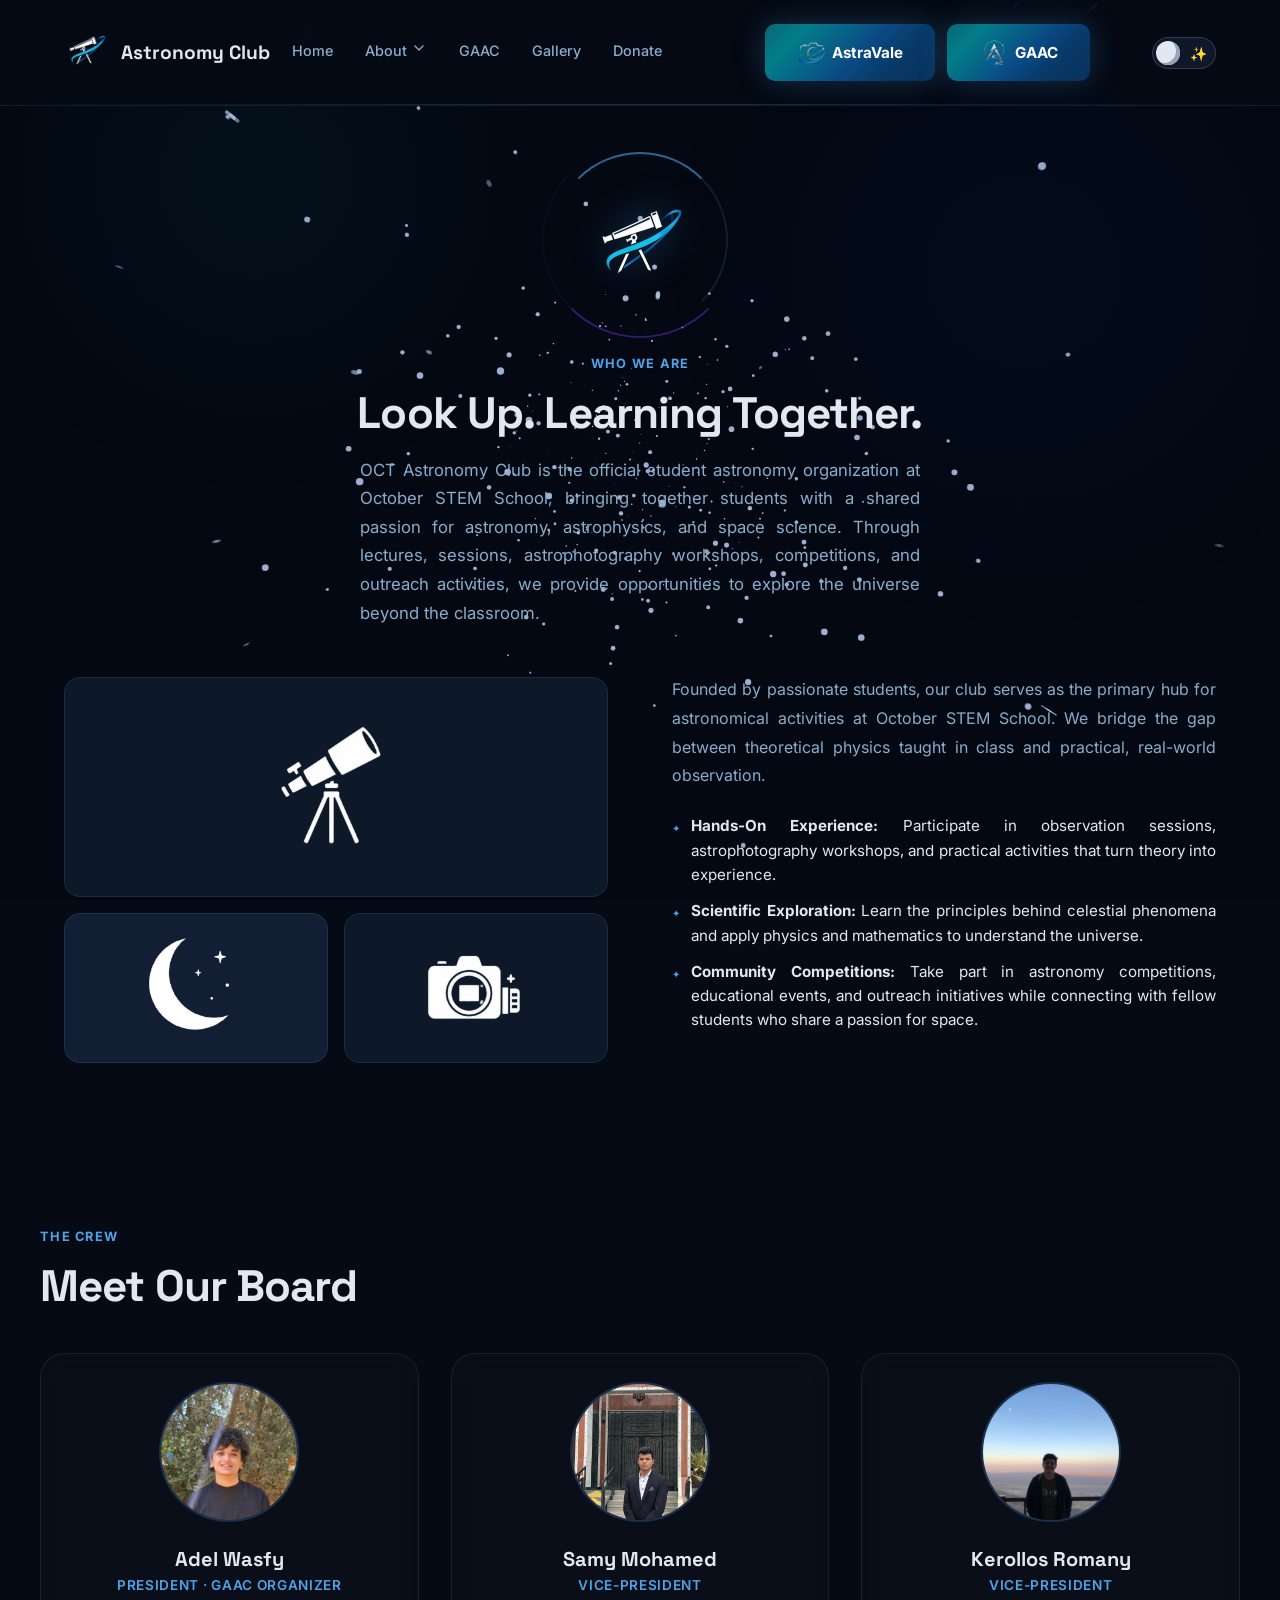
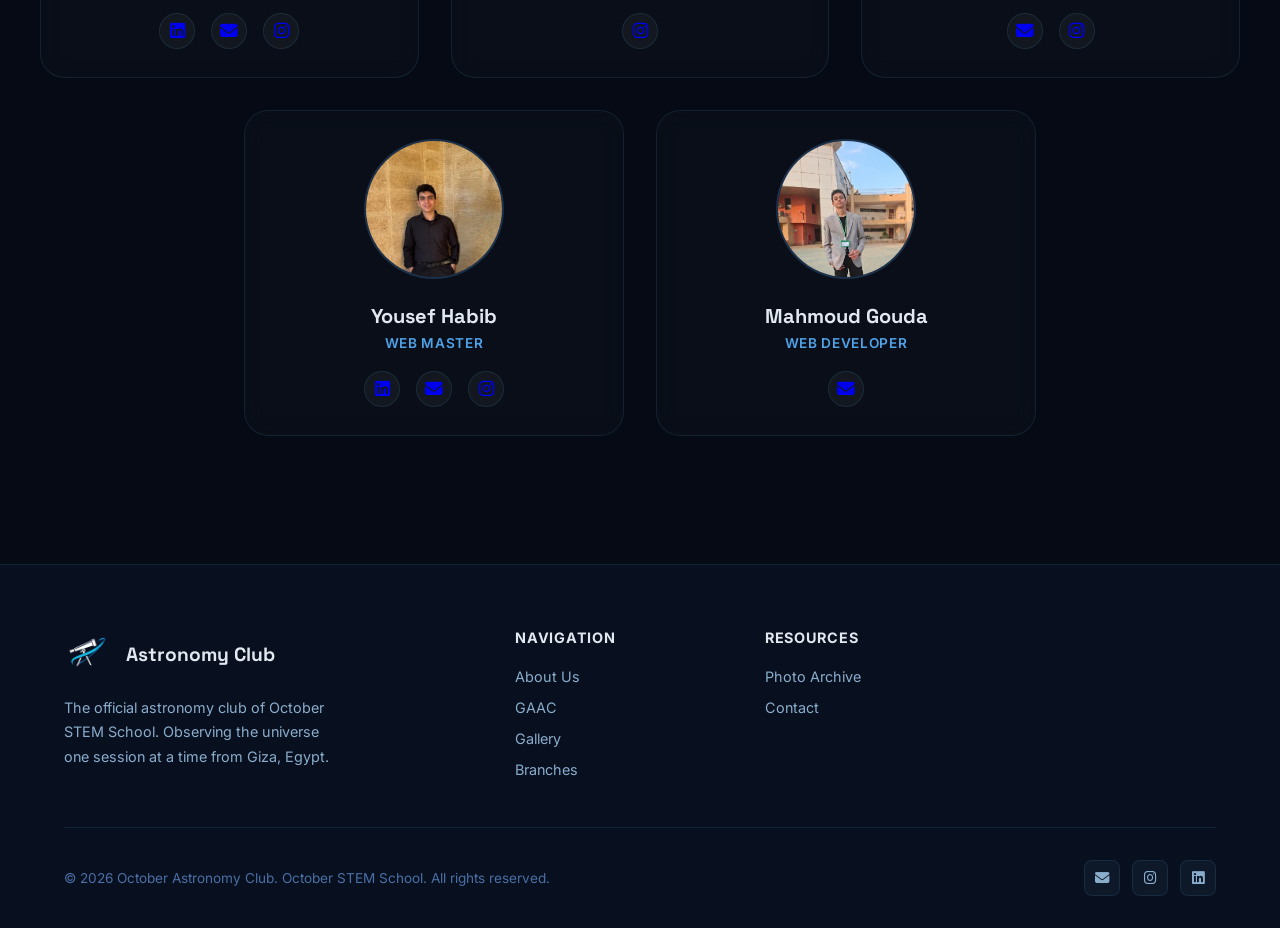
==== commit faa8a15d: "Initial commit: OCT Astronomy Club website" ====
--- a/about.html
+++ b/about.html
@@ -1,263 +1,186 @@
-<!doctype html>
-<html lang="en">
-
-<head>
-  <meta charset="UTF-8" />
-  <meta name="viewport" content="width=device-width, initial-scale=1.0" />
-  <meta name="description" content="About OCT Astronomy Club" />
-  <title>About Us – OCT Astronomy Club</title>
-  <link
-    href="https://fonts.googleapis.com/css2?family=Inter:wght@300;400;500;600;700;800;900&family=Space+Grotesk:wght@400;500;600;700&display=swap"
-    rel="stylesheet" />
-  <script src="js/theme.js"></script>
-  <link rel="stylesheet" href="css/style.css" />
-  <!-- Paste this inside your <head> tags -->
-  <link rel="stylesheet" href="https://cdnjs.cloudflare.com/ajax/libs/font-awesome/6.4.0/css/all.min.css">
-</head>
-
-<body>
-
-
-  <canvas id="stars-bg"></canvas>
-
-  <div id="navbar-placeholder"></div>
-
-  <section id="about" style="padding-top: 10rem;">
-    <div style="max-width: 1200px; margin: 0 auto">
-      <div class="section-tag">Who We Are</div>
-      <h2 class="section-title">Look Up.<br /> Learning Together.</h2>
-      <p class="section-subtitle">
-        OCT Astronomy Club is the official student astronomy organization <br>
-        at October STEM School, bringing together students with a shared passion
-        for astronomy, astrophysics, and space science. Through lectures, sessions, 
-        astrophotography workshops, competitions, and outreach activities, we provide
-        opportunities to explore the universe beyond the classroom
-      </p>
-    </div>
-    <div class="about-grid">
-      <div class="about-imgs">
-        <div class="aimg tall">
-          <img src="./images/aboutphoto1.png" alt="Observation Nights" >
-          <div class="aimg-overlay">
-            <p >Observation Nights</p>
-          </div>
-        </div>
-
-        <div class="aimg short" style="background: var(--surface2)">
-          <img src="./images/aboutphoto2.png" alt="Crescent Tracking" >
-          <div class="aimg-overlay">
-            <p>Crescent Tracking</p>
-          </div>
-        </div>
-        <div class="aimg short">
-          <img src="./images/about3.png" alt="Astrophotography">
-          <div class="aimg-overlay">
-            <p>Astrophotography</p>
-          </div>
-        </div>
-      </div>
-      <div class="about-text">
-        <p>
-          Founded by passionate students, our club serves as the primary hub
-          for astronomical activities at October STEM School. We bridge the
-          gap between theoretical physics taught in class and practical,
-          real-world observation.
-        </p>
-        <ul class="feature-list">
-          <li>
-            <strong>Hands-On Experience : </strong> <br> Participate in observation sessions, 
-            astrophotography workshops, and practical activities that turn theory into experience.
-          </li>
-          <br>
-          <li>
-            <strong>Scientific Exploration : </strong>  <br> Learn the principles behind celestial 
-            phenomena and apply physics and mathematics to understand the universe.
-          </li>
-          <br>
-          
-          <li>
-            <strong>Community Competitions :</strong> <br> Take part in astronomy competitions, 
-            educational events, and outreach initiatives while connecting with fellow students who share a passion for space.
-          </li>
-        </ul>
-        <a href="programs.html" class="btn-primary" style="display: inline-block; margin-top: 1rem">Explore Our
-          Programs</a>
-      </div>
-    </div>
-  </section>
-
-  <section class="board-section" style="padding: 6rem 0 10rem;">
-    <div style="max-width: 1200px; margin: 0 auto">
-      <div class="section-tag">The Crew</div>
-      <h2 class="section-title" style="margin-bottom: 3rem;">Meet Our Board</h2>
-
-      <div class="board-grid">
-        <div class="board-card">
-          <div class="member-img-wrapper">
-            <img src="images/board/adel2.jpeg" alt="President Photo" class="member-img">
-          </div>
-          <div class="member-info">
-            <h4 class="member-name">Adel Wasfy</h4>
-            <span class="member-role">President</span>
-
-
-            <div class="member-socials">
-              <a href="https://www.linkedin.com/in/adel-wasfy-37928729a/" target="_blank" title="LinkedIn">
-                <i class="fa-brands fa-linkedin"></i>
-              </a>
-              <a href="mailto:adilwasfy5096@gmail.com" target="_blank" title="Mail">
-                <i class="fa-solid fa-envelope"></i>
-              </a>
-              <a href="https://www.instagram.com/wasfy_77" target="_blank" title="Instagram">
-                <i class="fa-brands fa-instagram"></i>
-              </a>
-            </div>
-          </div>
-        </div>
-
-
-
-        <div class="board-card">
-          <div class="member-img-wrapper">
-            <img src="images/board/samy.jpeg" alt="Vice President Photo" class="member-img">
-          </div>
-          <div class="member-info">
-            <h4 class="member-name">Samy Mohamed</h4>
-            <span class="member-role">Vice-President</span>
-
-
-            <div class="member-socials">
-              <a href="#" target="_blank" title="LinkedIn">
-                <i class="fa-brands fa-linkedin"></i>
-              </a>
-              <a href="#" target="_blank" title="Mail">
-                <i class="fa-solid fa-envelope"></i>
-              </a>
-              <a href="https://www.instagram.com/samy_0__0" target="_blank" title="Instagram">
-                <i class="fa-brands fa-instagram"></i>
-              </a>
-            </div>
-          </div>
-        </div>
-
-
-
-
-
-
-        <div class="board-card">
-          <div class="member-img-wrapper">
-            <img src="images/board/kero.jpeg" alt="Vice President Photo" class="member-img">
-          </div>
-          <div class="member-info">
-            <h4 class="member-name">Kerollos Romany</h4>
-            <span class="member-role">Vice-President</span>
-
-
-            <div class="member-socials">
-              <a href="#" target="_blank" title="LinkedIn">
-                <i class="fa-brands fa-linkedin"></i>
-              </a>
-              <a href="mailto:kerooromany816@gmail.com" target="_blank" title="Mail">
-                <i class="fa-solid fa-envelope"></i>
-              </a>
-              <a href="https://www.instagram.com/kerollos7832" target="_blank" title="Instagram">
-                <i class="fa-brands fa-instagram"></i>
-              </a>
-            </div>
-          </div>
-        </div>
-
-
-
-
-
-
-        <div class="board-card">
-          <div class="member-img-wrapper">
-            <img src="images/board/habib.jpg" alt="web master Photo" class="member-img">
-          </div>
-          <div class="member-info">
-            <h4 class="member-name">Yousef Habib</h4>
-            <span class="member-role">Web Master</span>
-
-
-            <div class="member-socials">
-              <a href="https://www.linkedin.com/in/usef-7abib" target="_blank" title="LinkedIn">
-                <i class="fa-brands fa-linkedin"></i>
-              </a>
-              <a href="mailto:yousef7abib2008@gmail.com" target="_blank" title="Mail">
-                <i class="fa-solid fa-envelope"></i>
-              </a>
-              <a href="https://www.instagram.com/yousef_7abib8" target="_blank" title="Instagram">
-                <i class="fa-brands fa-instagram"></i>
-              </a>
-            </div>
-          </div>
-        </div>
-
-
-
-
-        <div class="board-card">
-          <div class="member-img-wrapper">
-            <img src="images/board/gouda.jpeg" alt="web dev Photo" class="member-img">
-          </div>
-          <div class="member-info">
-            <h4 class="member-name">Mahmoud Gouda</h4>
-            <span class="member-role">Web Developer</span>
-
-
-            <div class="member-socials">
-              <a href="#" target="_blank" title="LinkedIn">
-                <i class="fa-brands fa-linkedin"></i>
-              </a>
-              <a href="#" target="_blank" title="Mail">
-                <i class="fa-solid fa-envelope"></i>
-              </a>
-              <a href="#" target="_blank" title="Instagram">
-                <i class="fa-brands fa-instagram"></i>
-              </a>
-            </div>
-          </div>
-        </div>
-
-
-        <div class="board-card">
-          <div class="member-img-wrapper">
-            <img src="images/board/" alt="web dev Photo" class="member-img">
-          </div>
-          <div class="member-info">
-            <h4 class="member-name">Abdelrahman Aref</h4>
-            <span class="member-role">GACC Web developer</span>
-
-
-            <div class="member-socials">
-              <a href="#" target="_blank" title="LinkedIn">
-                <i class="fa-brands fa-linkedin"></i>
-              </a>
-              <a href="#" target="_blank" title="Mail">
-                <i class="fa-solid fa-envelope"></i>
-              </a>
-              <a href="#" target="_blank" title="Instagram">
-                <i class="fa-brands fa-instagram"></i>
-              </a>
-            </div>
-          </div>
-        </div>
-
-
-
-
-      </div>
-    </div>
-  </section>
-
-  <div id="footer-placeholder"></div>
-
-  <script src="js/loading.js"></script>
-  <script src="js/components.js"></script>
-  <script src="js/main.js"></script>
-</body>
-
-</html>+<!doctype html>
+<html lang="en">
+
+<head>
+  <meta charset="UTF-8" />
+  <meta name="viewport" content="width=device-width, initial-scale=1.0" />
+  <meta name="description" content="About OCT Astronomy Club" />
+  <title>About Us – OCT Astronomy Club</title>
+  <link rel="preconnect" href="https://fonts.googleapis.com" />
+  <link rel="preconnect" href="https://fonts.gstatic.com" crossorigin />
+  <link
+    href="https://fonts.googleapis.com/css2?family=Inter:wght@300;400;500;600;700;800;900&family=Space+Grotesk:wght@400;500;600;700&display=swap"
+    rel="stylesheet" />
+  <link rel="stylesheet" href="https://cdnjs.cloudflare.com/ajax/libs/font-awesome/6.7.2/css/all.min.css" />
+  <link rel="stylesheet" href="css/style.css" />
+  <script src="js/theme.js"></script>
+</head>
+
+<body>
+
+  <canvas id="stars-bg"></canvas>
+
+  <div id="navbar-placeholder"></div>
+
+  <section id="about" style="padding-top: 10rem;">
+    <div style="max-width: 1200px; margin: 0 auto; text-align: center;">
+      <div class="about-header-logo" style="margin-bottom: 2rem;">
+        <div class="about-header-spinner">
+          <img src="images/Club_Logo_Black_BG-removebg-preview.png" alt="Astronomy Club" />
+        </div>
+      </div>
+      <div class="section-tag" style="justify-content: center;">Who We Are</div>
+      <h2 class="section-title">Look Up. Learning Together.</h2>
+      <p class="section-subtitle" style="margin-left: auto; margin-right: auto; text-align: justify;">
+        OCT Astronomy Club is the official student astronomy organization at October STEM School, bringing together students with a shared passion for astronomy, astrophysics, and space science. Through lectures, sessions, astrophotography workshops, competitions, and outreach activities, we provide opportunities to explore the universe beyond the classroom.
+      </p>
+    </div>
+    <div class="about-grid">
+      <div class="about-imgs">
+        <div class="aimg tall">
+          <img src="./images/aboutphoto1.png" alt="Observation Nights" loading="lazy">
+          <div class="aimg-overlay">
+            <p>Observation Nights</p>
+          </div>
+        </div>
+        <div class="aimg short" style="background: var(--surface2)">
+          <img src="./images/aboutphoto2.png" alt="Crescent Tracking" loading="lazy">
+          <div class="aimg-overlay">
+            <p>Crescent Tracking</p>
+          </div>
+        </div>
+        <div class="aimg short">
+          <img src="./images/about3.png" alt="Astrophotography" loading="lazy">
+          <div class="aimg-overlay">
+            <p>Astrophotography</p>
+          </div>
+        </div>
+      </div>
+      <div class="about-text" style="text-align: justify;">
+        <p>
+          Founded by passionate students, our club serves as the primary hub
+          for astronomical activities at October STEM School. We bridge the
+          gap between theoretical physics taught in class and practical,
+          real-world observation.
+        </p>
+        <ul class="feature-list">
+          <li>
+            <strong>Hands-On Experience:</strong> Participate in observation sessions, astrophotography workshops, and practical activities that turn theory into experience.
+          </li>
+          <li>
+            <strong>Scientific Exploration:</strong> Learn the principles behind celestial phenomena and apply physics and mathematics to understand the universe.
+          </li>
+          <li>
+            <strong>Community Competitions:</strong> Take part in astronomy competitions, educational events, and outreach initiatives while connecting with fellow students who share a passion for space.
+          </li>
+        </ul>
+      </div>
+    </div>
+  </section>
+
+  <section class="board-section" style="padding: 4rem 0 8rem;">
+    <div style="max-width: 1200px; margin: 0 auto">
+      <div class="section-tag">The Crew</div>
+      <h2 class="section-title" style="margin-bottom: 2.5rem;">Meet Our Board</h2>
+
+      <div class="board-grid">
+        <div class="board-card">
+          <div class="member-img-wrapper">
+            <img src="images/board/adel2.jpeg" alt="Adel Wasfy" class="member-img" loading="lazy">
+          </div>
+          <div class="member-info">
+            <h4 class="member-name">Adel Wasfy</h4>
+            <span class="member-role">President · GAAC Organizer</span>
+            <div class="member-socials">
+              <a href="https://www.linkedin.com/in/adel-wasfy-37928729a/" target="_blank" title="LinkedIn">
+                <i class="fa-brands fa-linkedin"></i>
+              </a>
+              <a href="mailto:adilwasfy5096@gmail.com" target="_blank" title="Mail">
+                <i class="fa-solid fa-envelope"></i>
+              </a>
+              <a href="https://www.instagram.com/wasfy_77" target="_blank" title="Instagram">
+                <i class="fa-brands fa-instagram"></i>
+              </a>
+            </div>
+          </div>
+        </div>
+
+        <div class="board-card">
+          <div class="member-img-wrapper">
+            <img src="images/board/samy.jpeg" alt="Samy Mohamed" class="member-img" loading="lazy">
+          </div>
+          <div class="member-info">
+            <h4 class="member-name">Samy Mohamed</h4>
+            <span class="member-role">Vice-President</span>
+            <div class="member-socials">
+              <a href="https://www.instagram.com/samy_0__0" target="_blank" title="Instagram">
+                <i class="fa-brands fa-instagram"></i>
+              </a>
+            </div>
+          </div>
+        </div>
+
+        <div class="board-card">
+          <div class="member-img-wrapper">
+            <img src="images/board/kero.jpeg" alt="Kerollos Romany" class="member-img" loading="lazy">
+          </div>
+          <div class="member-info">
+            <h4 class="member-name">Kerollos Romany</h4>
+            <span class="member-role">Vice-President</span>
+            <div class="member-socials">
+              <a href="mailto:kerooromany816@gmail.com" target="_blank" title="Mail">
+                <i class="fa-solid fa-envelope"></i>
+              </a>
+              <a href="https://www.instagram.com/kerollos7832" target="_blank" title="Instagram">
+                <i class="fa-brands fa-instagram"></i>
+              </a>
+            </div>
+          </div>
+        </div>
+
+        <div class="board-card">
+          <div class="member-img-wrapper">
+            <img src="images/board/habib.jpg" alt="Yousef Habib" class="member-img" loading="lazy">
+          </div>
+          <div class="member-info">
+            <h4 class="member-name">Yousef Habib</h4>
+            <span class="member-role">Web Master</span>
+            <div class="member-socials">
+              <a href="https://www.linkedin.com/in/usef-7abib" target="_blank" title="LinkedIn">
+                <i class="fa-brands fa-linkedin"></i>
+              </a>
+              <a href="mailto:yousef7abib2008@gmail.com" target="_blank" title="Mail">
+                <i class="fa-solid fa-envelope"></i>
+              </a>
+              <a href="https://www.instagram.com/yousef_7abib8" target="_blank" title="Instagram">
+                <i class="fa-brands fa-instagram"></i>
+              </a>
+            </div>
+          </div>
+        </div>
+
+        <div class="board-card">
+          <div class="member-img-wrapper">
+            <img src="images/board/gouda.jpeg" alt="Mahmoud Gouda" class="member-img" loading="lazy">
+          </div>
+          <div class="member-info">
+            <h4 class="member-name">Mahmoud Gouda</h4>
+            <span class="member-role">Web Developer</span>
+            <div class="member-socials">
+              <a href="mailto:mahmoudgouda737@gmail.com" target="_blank" title="Mail">
+                <i class="fa-solid fa-envelope"></i>
+              </a>
+            </div>
+          </div>
+        </div>
+      </div>
+    </div>
+  </section>
+
+  <div id="footer-placeholder"></div>
+
+  <script src="js/components.js"></script>
+  <script src="js/main.js"></script>
+</body>
+
+</html>
--- a/css/style.css
+++ b/css/style.css
@@ -1,2584 +1,2798 @@
-/* =============================================================================
-   THEME VARIABLES
-   ============================================================================= */
-
-:root {
-  --bg: #050a14;
-  --bg2: #080f1e;
-  --surface: #0d1829;
-  --surface2: #111e33;
-  --border: rgba(99, 179, 237, 0.12);
-  --accent: #4fa3e8;
-  --accent2: #0b4984;
-  --accent3: #107788;
-  --text: #e2e8f0;
-  --text-muted: #8aadcc;
-  --text-dim: #4a6fa5;
-  --glow: rgba(79, 163, 232, 0.15);
-  --nav-bg: rgba(5, 10, 20, 0.8);
-  --star-color: 200, 220, 255;
-}
-
-[data-theme="light"] {
-  --bg: #eef6fb;
-  --bg2: #ddebf5;
-  --surface: rgba(255, 255, 255, 0.72);
-  --surface2: rgba(255, 255, 255, 0.82);
-  --border: rgba(8, 56, 102, 0.08);
-  --accent: #3e8cac;
-  --accent2: #0b4984;
-  --accent3: #107788;
-  --text: #0f172a;
-  --text-muted: #49657f;
-  --text-dim: #6b7f95;
-  --glow: rgba(11, 73, 132, 0.08);
-  --nav-bg: rgba(255, 255, 255, 0.65);
-  --star-color: 11, 73, 132;
-}
-
-/* =============================================================================
-   LIGHT MODE OVERRIDES
-   ============================================================================= */
-
-[data-theme="light"] body {
-  background:
-    radial-gradient(
-      circle at top left,
-      rgba(16, 119, 136, 0.08),
-      transparent 28%
-    ),
-    radial-gradient(
-      circle at bottom right,
-      rgba(11, 73, 132, 0.07),
-      transparent 30%
-    ),
-    var(--bg);
-}
-
-[data-theme="light"] .program-card,
-[data-theme="light"] .branch-card,
-[data-theme="light"] .contact-form {
-  background: rgba(255, 255, 255, 0.58);
-  backdrop-filter: blur(18px);
-  box-shadow: 0 10px 40px rgba(11, 73, 132, 0.06);
-  border: 1px solid rgba(255, 255, 255, 0.5);
-}
-
-[data-theme="light"] nav {
-  backdrop-filter: blur(18px);
-  box-shadow: 0 10px 30px rgba(11, 73, 132, 0.05);
-}
-
-[data-theme="light"] .navbar__dropdown-menu {
-  background: white;
-  border: 1px solid #f3f4f6;
-  box-shadow:
-    0 20px 25px -5px rgba(0, 0, 0, 0.1),
-    0 10px 10px -5px rgba(0, 0, 0, 0.04);
-}
-
-[data-theme="light"] .navbar__dropdown-menu a {
-  color: #374151;
-}
-
-[data-theme="light"] .navbar__dropdown-menu a::before {
-  background: linear-gradient(to bottom, #355380, #3959b0);
-}
-
-[data-theme="light"] .navbar__dropdown-menu a:hover {
-  background: linear-gradient(to right, #f0fafd, #ecf5fd);
-  color: #355680;
-}
-
-[data-theme="light"] .astro-slider {
-  background-color: #38bdf8;
-  border-color: rgba(0, 0, 0, 0.1);
-}
-
-[data-theme="light"] .astro-slider::after {
-  content: "☁️";
-  right: 36px;
-  font-size: 12px;
-  opacity: 0.9;
-}
-
-[data-theme="light"] .astro-slider::before {
-  transform: translateX(32px);
-  background-color: #fef08a;
-  box-shadow: 0 0 10px #fde047;
-}
-
-[data-theme="light"] .nav-btn {
-  border-color: #3e8cac;
-  color: #3e8cac;
-}
-
-[data-theme="light"] .nav-btn:hover {
-  background: #3e8cac;
-  color: #eef6fb;
-  box-shadow: 0 0 12px rgba(62, 140, 172, 0.4);
-}
-
-[data-theme="light"] .nav-btn-gaac {
-  border-color: #107788;
-  color: #107788;
-}
-
-[data-theme="light"] .nav-btn-gaac:hover {
-  background: #107788;
-  color: #eef6fb;
-  box-shadow: 0 0 12px rgba(16, 119, 136, 0.4);
-}
-
-/* =============================================================================
-   GLOBAL TRANSITIONS
-   ============================================================================= */
-
-body,
-nav,
-footer,
-.stat,
-.program-card,
-.branch-card,
-.ticker-wrap,
-.contact-form,
-input,
-textarea,
-select {
-  transition:
-    background-color 0.3s ease,
-    border-color 0.3s ease,
-    color 0.3s ease,
-    box-shadow 0.3s ease;
-}
-
-/* =============================================================================
-   RESET & BASE
-   ============================================================================= */
-
-*,
-*::before,
-*::after {
-  box-sizing: border-box;
-  margin: 0;
-  padding: 0;
-}
-
-html {
-  scroll-behavior: smooth;
-}
-
-body {
-  font-family: "Inter", sans-serif;
-  background: var(--bg);
-  color: var(--text);
-  overflow-x: hidden;
-  transition: 0.2s;
-}
-
-body::before {
-  content: "";
-  position: fixed;
-  inset: 0;
-  background:
-    radial-gradient(
-      circle at 20% 20%,
-      rgba(16, 119, 136, 0.08),
-      transparent 25%
-    ),
-    radial-gradient(circle at 80% 30%, rgba(11, 73, 132, 0.08), transparent 30%);
-  pointer-events: none;
-  z-index: 0;
-}
-
-#stars-bg {
-  position: fixed;
-  inset: 0;
-  z-index: 0;
-  pointer-events: none;
-}
-
-/* =============================================================================
-   LOADING SCREEN
-   ============================================================================= */
-
-#loading-screen {
-  position: fixed;
-  inset: 0;
-  display: flex;
-  align-items: center;
-  justify-content: center;
-  background: var(--bg);
-  z-index: 9999;
-  flex-direction: column;
-  gap: 0;
-  overflow: hidden;
-}
-
-#loading-screen::before {
-  content: "";
-  position: absolute;
-  inset: 0;
-  background: transparent;
-  pointer-events: none;
-  z-index: 0;
-}
-
-#loading-canvas {
-  position: absolute;
-  inset: 0;
-  z-index: 1;
-  display: block;
-}
-
-.loading-logo {
-  position: relative;
-  z-index: 10;
-  width: 100px;
-  height: 100px;
-  animation:
-    logoRotate 2s linear infinite,
-    floatUp 3s ease-in-out infinite;
-}
-
-.loading-logo img {
-  width: 100%;
-  height: 100%;
-  object-fit: contain;
-  filter: drop-shadow(0 0 20px rgba(16, 119, 136, 0.3));
-}
-
-.loading-text {
-  position: relative;
-  z-index: 20;
-  font-family: "Space Grotesk", sans-serif;
-  font-size: 2rem;
-  font-weight: 700;
-  color: var(--accent);
-  letter-spacing: 0.15em;
-  animation: textGlow 2s ease-in-out infinite;
-  text-shadow: 0 0 30px rgba(16, 119, 136, 0.6);
-}
-
-@keyframes textGlow {
-  0%,
-  100% {
-    opacity: 0.7;
-    text-shadow: 0 0 20px rgba(16, 119, 136, 0.6);
-  }
-  50% {
-    opacity: 1;
-    text-shadow: 0 0 40px rgba(16, 119, 136, 1);
-  }
-}
-
-@keyframes logoRotate {
-  from {
-    transform: rotate(0deg);
-  }
-  to {
-    transform: rotate(360deg);
-  }
-}
-
-@keyframes fadeInScale {
-  from {
-    opacity: 0;
-    transform: scale(0.8);
-  }
-  to {
-    opacity: 1;
-    transform: scale(1);
-  }
-}
-
-#loading-screen.fade-out {
-  animation: fadeOut 0.8s ease-out forwards;
-}
-
-@keyframes fadeOut {
-  from {
-    opacity: 1;
-  }
-  to {
-    opacity: 0;
-  }
-}
-
-[data-theme="light"] #loading-screen {
-  background: var(--bg);
-}
-
-/* =============================================================================
-   NAVBAR
-   ============================================================================= */
-
-nav {
-  position: fixed;
-  top: 0;
-  left: 0;
-  right: 0;
-  z-index: 100;
-  display: flex;
-  align-items: center;
-  justify-content: space-between;
-  padding: 1.5rem 5%;
-  background: var(--nav-bg);
-  backdrop-filter: blur(20px);
-  border-bottom: 1px solid var(--border);
-  transition:
-    padding 0.4s cubic-bezier(0.4, 0, 0.2, 1),
-    background-color 0.4s ease,
-    border-color 0.4s ease;
-}
-
-nav::after {
-  content: "";
-  position: absolute;
-  left: 0;
-  bottom: 0;
-  width: 100%;
-  height: 1px;
-  background: linear-gradient(
-    90deg,
-    transparent,
-    rgba(79, 163, 232, 0.25),
-    transparent
-  );
-}
-
-nav.nav-scrolled {
-  padding: 0.6rem 5%;
-  box-shadow: 0 4px 20px rgba(0, 0, 0, 0.05);
-}
-
-nav .logo {
-  transition: transform 0.4s ease;
-  transform-origin: left center;
-}
-
-nav.nav-scrolled .logo {
-  transform: scale(0.9);
-}
-
-/* Logo */
-.logo {
-  display: flex;
-  align-items: center;
-  gap: 0.75rem;
-  font-family: "Space Grotesk", sans-serif;
-  font-size: 1.2rem;
-  font-weight: 700;
-  color: var(--text);
-  text-decoration: none;
-}
-
-.logo-icon {
-  width: 38px;
-  height: 38px;
-  background: linear-gradient(
-    135deg,
-    #0a5b6b 0%,
-    #0a4d63 35%,
-    #083a5f 70%,
-    #072f52 100%
-  );
-  border-radius: 10px;
-  display: flex;
-  align-items: center;
-  justify-content: center;
-  font-size: 1.1rem;
-}
-
-.logo em {
-  color: var(--accent);
-  font-style: normal;
-}
-
-/* Nav Links */
-.nav-links {
-  display: flex;
-  align-items: center;
-  gap: 2rem;
-  list-style: none;
-}
-
-.nav-links a,
-.nav-links p {
-  color: var(--text-muted);
-  text-decoration: none;
-  font-size: 0.9rem;
-  font-weight: 500;
-  transition: color 0.2s;
-}
-
-.nav-links a:hover,
-.nav-links p:hover {
-  color: var(--accent);
-  cursor: pointer;
-}
-
-.nav-links > li > a {
-  position: relative;
-  display: inline-block;
-  padding-bottom: 6px;
-}
-
-.nav-links > li > a::after {
-  content: "";
-  position: absolute;
-  bottom: 0;
-  left: 50%;
-  transform: translateX(-50%);
-  height: 2px;
-  width: 0;
-  background: linear-gradient(to right, #1a88a4, #3984b0);
-  transition: width 0.4s cubic-bezier(0.4, 0, 0.2, 1);
-  border-radius: 2px;
-}
-
-.nav-links > li > a:hover {
-  color: #1a88a4;
-  transform: translateY(-2px);
-}
-
-.nav-links > li > a:hover::after {
-  width: 100%;
-}
-
-/* =============================================================================
-   DROPDOWN
-   ============================================================================= */
-.mobile-only {
-  display: none;
-}
-
-.navbar__dropdown {
-  position: relative;
-}
-
-.navbar__dropdown-toggle {
-  display: flex;
-  align-items: center;
-  gap: 0.25rem;
-  cursor: pointer;
-}
-
-.navbar__dropdown-icon {
-  width: 1rem;
-  height: 1rem;
-  transition: transform 0.3s ease;
-}
-
-.navbar__dropdown:hover .navbar__dropdown-icon {
-  transform: rotate(-180deg);
-}
-
-.navbar__dropdown-menu {
-  position: absolute;
-  top: 100%;
-  left: 50%;
-  transform: translateX(-50%) translateY(-10px);
-  margin-top: 0.5rem;
-  background: #081221;
-  border-radius: 0.75rem;
-  box-shadow:
-    0 20px 25px -5px rgba(0, 0, 0, 0.35),
-    0 10px 10px -5px rgba(0, 0, 0, 0.25);
-  min-width: 220px;
-  padding: 0.5rem;
-  opacity: 0;
-  visibility: hidden;
-  transition: all 0.3s cubic-bezier(0.4, 0, 0.2, 1);
-  list-style: none;
-  border: 1px solid rgba(255, 255, 255, 0.06);
-  z-index: 100;
-}
-
-.navbar__dropdown:hover .navbar__dropdown-menu {
-  opacity: 1;
-  visibility: visible;
-  transform: translateX(-50%) translateY(0);
-}
-
-.navbar__dropdown-menu li {
-  margin: 0;
-}
-
-.navbar__dropdown-menu a {
-  display: block;
-  padding: 0.625rem 1rem;
-  font-size: 0.875rem;
-  color: #b8c7d9;
-  border-radius: 0.5rem;
-  transition: all 0.2s ease;
-  position: relative;
-  overflow: hidden;
-}
-
-.navbar__dropdown-menu a::before {
-  content: "";
-  position: absolute;
-  left: 0;
-  top: 0;
-  height: 100%;
-  width: 3px;
-  background: linear-gradient(to bottom, #107788, #0b4984);
-  transform: scaleY(0);
-  transition: transform 0.3s ease;
-}
-
-.navbar__dropdown-menu a::after {
-  display: none;
-}
-
-.navbar__dropdown-menu a:hover {
-  background: linear-gradient(
-    to right,
-    rgba(16, 119, 136, 0.16),
-    rgba(11, 73, 132, 0.18)
-  );
-  color: #dbeafe;
-  transform: translateX(5px);
-  padding-left: 1.25rem;
-}
-
-.navbar__dropdown-menu a:hover::before {
-  transform: scaleY(1);
-}
-
-/* =============================================================================
-   THEME TOGGLE (ASTRO SWITCH)
-   ============================================================================= */
-
-.astro-switch {
-  position: relative;
-  display: inline-block;
-  width: 64px;
-  height: 32px;
-  margin-left: 0.5rem;
-}
-
-.astro-switch input {
-  opacity: 0;
-  width: 0;
-  height: 0;
-}
-
-.astro-slider {
-  position: absolute;
-  cursor: pointer;
-  inset: 0;
-  background-color: #0f172a;
-  transition: 0.4s cubic-bezier(0.4, 0, 0.2, 1);
-  border-radius: 32px;
-  border: 1px solid rgba(255, 255, 255, 0.15);
-  overflow: hidden;
-}
-
-.astro-slider::after {
-  content: "✨";
-  position: absolute;
-  right: 8px;
-  top: 50%;
-  transform: translateY(-50%);
-  font-size: 14px;
-  transition: 0.4s;
-}
-
-.astro-slider::before {
-  position: absolute;
-  content: "";
-  height: 24px;
-  width: 24px;
-  left: 3px;
-  bottom: 3px;
-  background-color: #e2e8f0;
-  transition: 0.4s cubic-bezier(0.4, 0, 0.2, 1);
-  border-radius: 50%;
-  z-index: 2;
-  box-shadow: inset -4px -2px 0px 0px #94a3b8;
-}
-
-/* =============================================================================
-   NAV BUTTONS (Donate & GAAC)
-   ============================================================================= */
-
-.nav-buttons {
-  display: flex;
-  align-items: center;
-  gap: 0.75rem;
-  margin-left: 5rem;
-  order: 2;
-}
-
-.nav-btn {
-  padding: 0.5rem 1rem;
-  border: 1px solid var(--accent);
-  background: transparent;
-  color: var(--accent);
-  border-radius: 6px;
-  font-size: 0.85rem;
-  font-weight: 600;
-  cursor: pointer;
-  transition: all 0.3s cubic-bezier(0.4, 0, 0.2, 1);
-  font-family: "Inter", sans-serif;
-  display: flex;
-  align-items: center;
-  justify-content: center;
-  gap: 0.35rem;
-}
-
-.nav-btn:hover {
-  background: var(--accent);
-  color: var(--bg);
-  box-shadow: 0 0 12px rgba(79, 163, 232, 0.4);
-  transform: translateY(-2px);
-}
-
-.nav-btn:active {
-  transform: translateY(0);
-}
-
-.nav-btn-donate {
-  border-color: var(--accent);
-  background-color: var(--accent);
-  color: #fff !important;
-}
-
-.nav-btn-gaac {
-  border-color: var(--accent3);
-  background-color: var(--accent);
-  color: #fff !important;
-}
-
-.nav-btn-gaac:hover,
-.nav-btn-donate:hover {
-  background: var(--accent3);
-  color: var(--bg);
-  box-shadow: 0 0 12px rgba(16, 119, 136, 0.4);
-}
-
-/* =============================================================================
-   HERO
-   ============================================================================= */
-
-.hero {
-  position: relative;
-  z-index: 1;
-  min-height: 100vh;
-  display: flex;
-  align-items: center;
-  justify-content: center;
-  text-align: center;
-  padding: 8rem 5% 4rem;
-  overflow: hidden;
-}
-
-.hero::before {
-  content: "";
-  position: absolute;
-  inset: 0;
-  background: radial-gradient(
-    ellipse 70% 60% at 50% 40%,
-    rgba(79, 163, 232, 0.08) 0%,
-    transparent 70%
-  );
-  pointer-events: none;
-}
-
-.hero-content {
-  max-width: 820px;
-  position: relative;
-  z-index: 2;
-}
-
-.hero-badge {
-  display: inline-flex;
-  align-items: center;
-  gap: 0.5rem;
-  background: rgba(79, 163, 232, 0.1);
-  border: 1px solid rgba(79, 163, 232, 0.25);
-  color: var(--accent);
-  border-radius: 100px;
-  padding: 0.35rem 1rem;
-  font-size: 0.8rem;
-  font-weight: 600;
-  letter-spacing: 0.08em;
-  text-transform: uppercase;
-  margin-bottom: 1.75rem;
-}
-
-.hero h1 {
-  font-family: "Space Grotesk", sans-serif;
-  font-size: clamp(2.4rem, 6vw, 4.5rem);
-  font-weight: 800;
-  line-height: 1.1;
-  letter-spacing: -0.02em;
-  margin-bottom: 1.25rem;
-}
-
-.hero h1 .gradient {
-  background: linear-gradient(135deg, #7dd3fc, #38bdf8, #107788);
-  -webkit-background-clip: text;
-  -webkit-text-fill-color: transparent;
-}
-
-.hero p {
-  color: var(--text-muted);
-  font-size: 1.15rem;
-  line-height: 1.7;
-  max-width: 580px;
-  margin: 0 auto 2.5rem;
-}
-
-.hero-btns {
-  display: flex;
-  gap: 1rem;
-  justify-content: center;
-  flex-wrap: wrap;
-}
-
-.hero-scroll {
-  position: absolute;
-  bottom: 2.5rem;
-  left: 50%;
-  transform: translateX(-50%);
-  display: flex;
-  flex-direction: column;
-  align-items: center;
-  gap: 0.5rem;
-  color: var(--text-dim);
-  font-size: 0.75rem;
-  letter-spacing: 0.1em;
-  text-transform: uppercase;
-  animation: bounce 2s infinite;
-}
-
-.hero-scroll::after {
-  content: "";
-  display: block;
-  width: 1px;
-  height: 40px;
-  background: linear-gradient(to bottom, var(--text-dim), transparent);
-}
-
-@keyframes bounce {
-  0%,
-  100% {
-    transform: translateX(-50%) translateY(0);
-  }
-  50% {
-    transform: translateX(-50%) translateY(6px);
-  }
-}
-
-/* =============================================================================
-   BUTTONS
-   ============================================================================= */
-
-.btn-primary {
-  background: linear-gradient(
-    135deg,
-    #096577 0%,
-    #037d8a 20%,
-    #0b4984 55%,
-    #083866 75%,
-    #07325d 100%
-  );
-  color: #fff;
-  padding: 0.85rem 2rem;
-  border-radius: 10px;
-  font-weight: 700;
-  font-size: 0.95rem;
-  text-decoration: none;
-  border: none;
-  cursor: pointer;
-  transition:
-    transform 0.2s,
-    box-shadow 0.2s;
-  box-shadow: 0 0 30px rgba(79, 163, 232, 0.25);
-}
-
-.btn-primary:hover {
-  transform: translateY(-2px);
-  box-shadow: 0 0 40px rgba(79, 163, 232, 0.4);
-}
-
-.btn-secondary {
-  background: transparent;
-  border: 1px solid var(--border);
-  color: var(--text);
-  padding: 0.85rem 2rem;
-  border-radius: 10px;
-  font-weight: 600;
-  font-size: 0.95rem;
-  text-decoration: none;
-  transition:
-    border-color 0.2s,
-    background 0.2s;
-}
-
-.btn-secondary:hover {
-  border-color: var(--accent);
-  background: var(--glow);
-}
-
-/* =============================================================================
-   STATS BAR
-   ============================================================================= */
-
-.stats {
-  position: relative;
-  z-index: 1;
-  display: grid;
-  grid-template-columns: repeat(4, 1fr);
-  gap: 1px;
-  background: var(--border);
-  border-top: 1px solid var(--border);
-  border-bottom: 1px solid var(--border);
-}
-
-.stat {
-  background: var(--bg2);
-  padding: 2.5rem 2rem;
-  text-align: center;
-}
-
-.stat-num {
-  font-family: "Space Grotesk", sans-serif;
-  font-size: 2.5rem;
-  font-weight: 800;
-  color: var(--accent);
-  line-height: 1;
-}
-
-.stat-label {
-  color: var(--text-muted);
-  font-size: 0.85rem;
-  margin-top: 0.4rem;
-}
-
-/* =============================================================================
-   SECTIONS (shared)
-   ============================================================================= */
-
-section {
-  position: relative;
-  z-index: 1;
-  padding: 6rem 5%;
-}
-
-.section-tag {
-  display: inline-flex;
-  align-items: center;
-  gap: 0.4rem;
-  color: var(--accent);
-  font-size: 0.8rem;
-  font-weight: 700;
-  letter-spacing: 0.1em;
-  text-transform: uppercase;
-  margin-bottom: 1rem;
-}
-
-
-
-h2.section-title {
-  font-family: "Space Grotesk", sans-serif;
-  font-size: clamp(1.8rem, 3.5vw, 2.75rem);
-  font-weight: 800;
-  letter-spacing: -0.02em;
-  line-height: 1.2;
-  margin-bottom: 1rem;
-}
-
-.section-subtitle {
-  color: var(--text-muted);
-  font-size: 1.05rem;
-  line-height: 1.7;
-  max-width: 560px;
-}
-
-/* =============================================================================
-   ABOUT
-   ============================================================================= */
-/* =============================================================================
-   ABOUT
-   ============================================================================= */
-
-.about-grid {
-  display: grid;
-  grid-template-columns: 1fr 1fr;
-  gap: 4rem;
-  align-items: center;
-  max-width: 1200px;
-  margin: 3rem auto 0;
-}
-
-.about-imgs {
-  display: grid;
-  grid-template-columns: 1fr 1fr;
-  gap: 1rem;
-}
-
-.aimg {
-  position: relative;
-  border-radius: 16px;
-  overflow: hidden;
-  border: 1px solid var(--border);
-  display: flex;
-  align-items: center;
-  justify-content: center;
-  flex-direction: column;
-  gap: 0.75rem;
-  background: var(--surface);
-  height: 100%;
-}
-
-.aimg.tall {
-  grid-column: 1 / 3;
-  height: 220px;
-}
-
-.aimg.short {
-  height: 150px;
-}
-
-.aimg span {
-  font-size: 2.5rem;
-}
-
-.aimg img {
-  width: 200px;
-  height: 100%;
-  object-fit: cover;
-  display: block;
-  transition: transform 0.4s ease;
-}
-
-
-.aimg:hover img {
-  transform: scale(1.05);
-}
-
-.aimg-overlay {
-  position: absolute;
-  inset: 0;
-  background: linear-gradient(to top, rgba(0, 0, 0, 0.8) 0%, rgba(0, 0, 0, 0.2) 100%);
-  display: flex;
-  align-items: flex-end; /* بيخلي الكلام تحت */
-  padding: 1.25rem;
-  box-sizing: border-box;
-  opacity: 0;
-  visibility: hidden;
-  transition: opacity 0.3s ease, visibility 0.3s ease;
-}
-.aimg:hover .aimg-overlay {
-  opacity: 1;
-  visibility: visible;
-}
-
-
-.aimg p {
-  
-  color: var(--accent);
-  font-size: 0.75rem;
-  font-weight: 700;
-  letter-spacing: 0.08em;
-  text-transform: uppercase;
-  text-align: center;
-  align-items: center;
-}
-
-.about-text p {
-  color: var(--text-muted);
-  line-height: 1.8;
-  margin-bottom: 1.5rem;
-  font-size: 1rem;
-}
-
-.feature-list {
-  list-style: none;
-  display: flex;
-  flex-direction: column;
-  gap: 0.4rem;
-  margin-bottom: 2rem;
-}
-
-.feature-list li {
-  display: block;
-  align-items: flex-start;
-  gap: 0.75rem;
-  color: var(--text);
-  font-size: 0.95rem;
-}
-
-.feature-list li::before {
-  content: "✦";
-  color: var(--accent);
-  font-size: 0.7rem;
-  margin-top: 0.3rem;
-  flex-shrink: 0;
-}
-
-/* =============================================================================
-   BOARD MEMBERS SECTION (NEW)
-   ============================================================================= */
-
-.board-grid {
-  display: grid;
-  grid-template-columns: repeat(auto-fit, minmax(280px, 1fr));
-  gap: 2rem;
-  margin-top: 2rem;
-}
-
-.board-card {
-  background: rgba(255, 255, 255, 0.02);
-  border: 1px solid var(--border);
-  border-radius: 24px;
-  padding: 1.75rem;
-  text-align: center;
-  backdrop-filter: blur(12px);
-  transition:
-    transform 0.3s ease,
-    border-color 0.3s ease,
-    box-shadow 0.3s ease;
-}
-
-.board-card:hover {
-  transform: translateY(-5px);
-  border-color: var(--accent);
-  box-shadow: 0 15px 35px var(--glow);
-}
-
-.member-img-wrapper {
-  width: 140px;
-  height: 140px;
-  border-radius: 50%;
-  margin: 0 auto 1.5rem;
-  overflow: hidden;
-  border: 2px solid var(--border);
-  background: var(--surface2);
-  transition: border-color 0.3s ease;
-}
-
-.board-card:hover .member-img-wrapper {
-  border-color: var(--accent);
-}
-
-.member-img {
-  width: 100%;
-  height: 100%;
-  object-fit: cover;
-  transition: transform 0.4s ease;
-}
-
-.board-card:hover .member-img {
-  transform: scale(1.1);
-}
-
-.member-name {
-  color: var(--text);
-  font-family: "Space Grotesk", sans-serif;
-  font-size: 1.25rem;
-  font-weight: 700;
-  margin-bottom: 0.35rem;
-}
-
-.member-role {
-  color: var(--accent);
-  font-size: 0.85rem;
-  font-weight: 600;
-  text-transform: uppercase;
-  letter-spacing: 0.05em;
-  display: block;
-  margin-bottom: 1.25rem;
-}
-
-.member-socials {
-  display: flex;
-  justify-content: center;
-  gap: 1rem;
-}
-
-.member-socials a {
-  text-decoration: none;
-  font-size: 1.1rem;
-  width: 36px;
-  height: 36px;
-  background: rgba(255, 255, 255, 0.04);
-  border: 1px solid var(--border);
-  border-radius: 50%;
-  display: flex;
-  align-items: center;
-  justify-content: center;
-  transition: all 0.2s ease;
-}
-
-.member-socials a:hover {
-  background: var(--accent);
-  border-color: var(--accent);
-  transform: translateY(-2px);
-}
-
-/* --- Light Mode Compatible --- */
-[data-theme="light"] .board-card {
-  background: rgba(255, 255, 255, 0.6);
-  box-shadow: 0 4px 20px rgba(11, 73, 132, 0.03);
-}
-
-[data-theme="light"] .board-card:hover {
-  box-shadow: 0 15px 35px rgba(11, 73, 132, 0.08);
-}
-
-[data-theme="light"] .member-socials a {
-  background: rgba(0, 0, 0, 0.03);
-}
-
-[data-theme="light"] .member-socials a:hover {
-  background: var(--accent);
-  color: #fff;
-}
-/* =============================================================================
-   PROGRAMS
-   ============================================================================= */
-
-.programs-bg,
-.branches-bg {
-  background:
-    radial-gradient(
-      circle at top left,
-      rgba(16, 119, 136, 0.05),
-      transparent 30%
-    ),
-    radial-gradient(
-      circle at bottom right,
-      rgba(11, 73, 132, 0.05),
-      transparent 35%
-    ),
-    var(--bg2);
-}
-
-.programs-grid {
-  display: grid;
-  grid-template-columns: repeat(3, 1fr);
-  gap: 1.5rem;
-  max-width: 1200px;
-  margin: 3rem auto 0;
-}
-
-.program-card,
-.branch-card {
-  backdrop-filter: blur(14px);
-  background: linear-gradient(
-    180deg,
-    rgba(255, 255, 255, 0.03),
-    rgba(255, 255, 255, 0.015)
-  );
-  box-shadow:
-    inset 0 1px 0 rgba(255, 255, 255, 0.03),
-    0 10px 40px rgba(0, 0, 0, 0.22);
-}
-
-.program-card {
-  border: 1px solid var(--border);
-  border-radius: 20px;
-  padding: 2rem;
-  position: relative;
-  overflow: hidden;
-  transition:
-    transform 0.25s,
-    box-shadow 0.25s,
-    border-color 0.25s;
-}
-
-.program-card::before {
-  content: "";
-  position: absolute;
-  top: 0;
-  left: 0;
-  right: 0;
-  height: 3px;
-  background: var(--card-accent, linear-gradient(90deg, #4fa3e8, #7c3aed));
-}
-
-.program-card:hover {
-  transform: translateY(-6px);
-  box-shadow: 0 20px 60px rgba(0, 0, 0, 0.4);
-  border-color: rgba(79, 163, 232, 0.3);
-}
-
-.program-icon {
-  width: 52px;
-  height: 52px;
-  border-radius: 14px;
-  background: var(--icon-bg, rgba(79, 163, 232, 0.1));
-  display: flex;
-  align-items: center;
-  justify-content: center;
-  font-size: 1.5rem;
-  margin-bottom: 1.5rem;
-}
-
-.program-card h3 {
-  font-family: "Space Grotesk", sans-serif;
-  font-size: 1.2rem;
-  font-weight: 700;
-  margin-bottom: 0.75rem;
-}
-
-.program-card p {
-  color: var(--text-muted);
-  font-size: 0.9rem;
-  line-height: 1.7;
-  margin-bottom: 1.5rem;
-}
-
-.program-tags {
-  display: flex;
-  flex-wrap: wrap;
-  gap: 0.5rem;
-}
-
-.tag {
-  background: rgba(79, 163, 232, 0.08);
-  border: 1px solid rgba(79, 163, 232, 0.15);
-  color: var(--accent);
-  padding: 0.25rem 0.7rem;
-  border-radius: 100px;
-  font-size: 0.75rem;
-  font-weight: 600;
-}
-
-/* =============================================================================
-   TICKER
-   ============================================================================= */
-
-.ticker-wrap {
-  background: var(--surface);
-  border-top: 1px solid var(--border);
-  border-bottom: 1px solid var(--border);
-  padding: 1rem 0;
-  overflow: hidden;
-  position: relative;
-  z-index: 1;
-}
-
-.ticker-inner {
-  display: flex;
-  gap: 4rem;
-  white-space: nowrap;
-  animation: ticker 35s linear infinite;
-}
-
-.ticker-item {
-  color: var(--text-muted);
-  font-size: 0.9rem;
-}
-
-.ticker-item span {
-  color: var(--accent);
-  font-weight: 600;
-  margin-right: 0.5rem;
-}
-
-@keyframes ticker {
-  from {
-    transform: translateX(0);
-  }
-  to {
-    transform: translateX(-50%);
-  }
-}
-
-/* =============================================================================
-STEM OCT SCHOOL
-  ============================================================================= */
-
-.octSchool {
-  display: flex;
-  align-items: center;
-  justify-content: space-between;
-  gap: 40px;
-  padding: 60px 10%;
-
-  background:
-    linear-gradient(135deg, rgba(79, 163, 232, 0.06), rgba(124, 58, 237, 0.06)),
-    var(--bg2);
-
-  color: var(--text);
-  border-top: 1px solid var(--border);
-  border-bottom: 1px solid var(--border);
-}
-
-.octSchoolAbout {
-  flex: 1;
-  max-width: 550px;
-}
-
-.octSchoolAbout h4 {
-  font-size: 14px;
-  text-transform: uppercase;
-  letter-spacing: 2px;
-  margin-bottom: 15px;
-}
-
-.octSchoolAbout h1 {
-  font-size: 36px;
-  line-height: 1.3;
-  margin-bottom: 20px;
-  font-weight: 700;
-  color: var(--text);
-}
-
-.octSchoolAbout p {
-  color: var(--text-muted);
-  line-height: 1.6;
-  margin-bottom: 30px;
-}
-
-.octSchoolAbout p span a {
-  color: var(--accent);
-  text-decoration: underline;
-  text-underline-offset: 4px;
-}
-
-.octSchoolAbout p a[href="about.html"] {
-  display: inline-block;
-  background-color: var(--accent2);
-  color: white;
-  padding: 12px 28px;
-  border-radius: 6px;
-  text-decoration: none;
-  font-weight: 600;
-  font-size: 14px;
-  text-transform: uppercase;
-  box-shadow: 0 4px 14px var(--glow);
-  transition:
-    background 0.3s ease,
-    transform 0.2s ease;
-}
-
-.octSchoolAbout p a[href="about.html"]:hover {
-  background-color: var(--accent3);
-  transform: translateY(-2px);
-}
-
-.octSchoolImg {
-  flex: 1;
-  display: flex;
-  justify-content: flex-end;
-}
-
-.octSchoolImg img {
-  width: 100%;
-  max-width: 600px;
-  height: auto;
-  border-radius: 16px;
-  object-fit: cover;
-  box-shadow: 0 10px 40px rgba(0, 0, 0, 0.15);
-  border: 1px solid var(--border);
-}
-
-[data-theme="light"] .octSchoolImg img {
-  box-shadow: 0 10px 30px rgba(11, 73, 132, 0.12);
-}
-
-@media (max-width: 768px) {
-  .octSchool {
-    flex-direction: column-reverse;
-    text-align: center;
-    padding: 40px 20px;
-  }
-
-  .octSchoolImg {
-    justify-content: center;
-    margin-bottom: 20px;
-  }
-}
-/* =============================================================================
-   GALLERY
-   ============================================================================= */
-
-#gallery {
-  background: linear-gradient(
-    135deg,
-    rgba(79, 163, 232, 0.08),
-    rgba(124, 58, 237, 0.08)
-  );
-}
-
-.gallery-grid {
-  display: grid;
-  grid-template-columns: repeat(3, 1fr);
-  gap: 1rem;
-  max-width: 1200px;
-  margin: 0 auto;
-}
-
-.gallery-item {
-  border-radius: 16px;
-  overflow: hidden;
-  position: relative;
-  border: 1px solid var(--border);
-  cursor: pointer;
-  transition:
-    transform 0.25s,
-    box-shadow 0.25s;
-}
-
-.gallery-item:hover {
-  transform: translateY(-4px);
-  box-shadow: 0 15px 50px rgba(0, 0, 0, 0.5);
-}
-
-.g-img {
-  width: 100%;
-  display: flex;
-  align-items: center;
-  justify-content: center;
-  flex-direction: column;
-  gap: 0.75rem;
-  background: var(--surface);
-}
-
-.gallery-item:nth-child(1) {
-  grid-column: 1 / 3;
-}
-.gallery-item:nth-child(1) .g-img,
-.gallery-item:nth-child(2) .g-img {
-  height: 320px;
-}
-.gallery-item:nth-child(3) .g-img,
-.gallery-item:nth-child(4) .g-img,
-.gallery-item:nth-child(5) .g-img {
-  height: 210px;
-}
-
-.g-img span {
-  font-size: 3rem;
-}
-
-.g-img p {
-  color: var(--accent);
-  font-size: 0.75rem;
-  font-weight: 700;
-  letter-spacing: 0.08em;
-  text-transform: uppercase;
-}
-
-.g-img img {
-  width: 100%;
-  height: 100%;
-  object-fit: cover;
-  filter: brightness(0.72) contrast(1.05) saturate(0.88);
-  transition:
-    transform 0.7s ease,
-    filter 0.7s ease;
-}
-
-.gallery-item:hover img {
-  transform: scale(1.06);
-  filter: brightness(0.9) contrast(1.08) saturate(1);
-}
-
-.g-overlay {
-  position: absolute;
-  inset: 0;
-  background: linear-gradient(
-    to top,
-    rgba(5, 10, 20, 0.85) 0%,
-    transparent 55%
-  );
-  opacity: 0;
-  transition: opacity 0.3s;
-  display: flex;
-  align-items: flex-end;
-  padding: 1.5rem;
-}
-
-.gallery-item:hover .g-overlay {
-  opacity: 1;
-}
-
-.g-overlay span {
-  color: #fff;
-  font-weight: 600;
-  font-size: 0.9rem;
-}
-
-/* =============================================================================
-   BRANCHES
-   ============================================================================= */
-
-.branches-bg {
-  background: var(--bg2);
-}
-
-.branches-grid {
-  display: grid;
-  grid-template-columns: repeat(4, 1fr);
-  gap: 1.25rem;
-  max-width: 1200px;
-  margin: 3rem auto 0;
-}
-
-.branch-card {
-  border: 1px solid var(--border);
-  border-radius: 18px;
-  padding: 1.75rem;
-  transition:
-    transform 0.25s,
-    border-color 0.25s;
-  cursor: pointer;
-}
-
-.branch-card:hover {
-  transform: translateY(-4px);
-  border-color: var(--accent);
-  transition: 0.3s;
-}
-
-.branch-num {
-  font-family: "Space Grotesk", sans-serif;
-  font-size: 2rem;
-  font-weight: 800;
-  background: linear-gradient(135deg, var(--accent), var(--accent2));
-  -webkit-background-clip: text;
-  -webkit-text-fill-color: transparent;
-  background-clip: text;
-  margin-bottom: 0.5rem;
-}
-
-.branch-card h3 {
-  font-size: 1rem;
-  font-weight: 700;
-  margin-bottom: 0.5rem;
-}
-
-.branch-card p {
-  color: var(--text-muted);
-  font-size: 0.85rem;
-  line-height: 1.6;
-}
-
-/* =============================================================================
-   CTA SECTION
-   ============================================================================= */
-
-.cta-section {
-  background: linear-gradient(
-    135deg,
-    rgba(79, 163, 232, 0.08),
-    rgba(124, 58, 237, 0.08)
-  );
-  border-top: 1px solid var(--border);
-  border-bottom: 1px solid var(--border);
-  text-align: center;
-}
-
-.cta-inner {
-  max-width: 640px;
-  margin: 0 auto;
-}
-
-.cta-section h2 {
-  font-family: "Space Grotesk", sans-serif;
-  font-size: clamp(1.8rem, 3vw, 2.5rem);
-  font-weight: 800;
-  margin-bottom: 1rem;
-}
-
-.cta-section p {
-  color: var(--text-muted);
-  line-height: 1.7;
-  margin-bottom: 2rem;
-}
-
-.cta-btns {
-  display: flex;
-  gap: 1rem;
-  justify-content: center;
-  flex-wrap: wrap;
-}
-
-/* =============================================================================
-   CONTACT
-   ============================================================================= */
-
-.contact-grid {
-  display: grid;
-  grid-template-columns: 1fr 1fr;
-  gap: 4rem;
-  max-width: 1200px;
-  margin: 3rem auto 0;
-  align-items: start;
-}
-
-.contact-info h3 {
-  font-family: "Space Grotesk", sans-serif;
-  font-size: 1.4rem;
-  font-weight: 700;
-  margin-bottom: 1.5rem;
-}
-
-.contact-item {
-  display: flex;
-  align-items: flex-start;
-  gap: 1rem;
-  margin-bottom: 1.5rem;
-}
-
-.contact-icon {
-  width: 44px;
-  height: 44px;
-  flex-shrink: 0;
-  background: rgba(79, 163, 232, 0.1);
-  border: 1px solid rgba(79, 163, 232, 0.2);
-  border-radius: 12px;
-  display: flex;
-  align-items: center;
-  justify-content: center;
-  font-size: 1.1rem;
-}
-
-.contact-item p {
-  color: var(--text-muted);
-  font-size: 0.9rem;
-  line-height: 1.6;
-}
-
-.contact-item strong {
-  color: var(--text);
-  display: block;
-  margin-bottom: 0.2rem;
-}
-
-.contact-form {
-  background: var(--surface);
-  border: 1px solid var(--border);
-  border-radius: 20px;
-  padding: 2.5rem;
-}
-
-.form-group {
-  margin-bottom: 1.25rem;
-}
-
-.form-group label {
-  display: block;
-  font-size: 0.85rem;
-  font-weight: 600;
-  color: var(--text-muted);
-  margin-bottom: 0.5rem;
-}
-
-.form-group input,
-.form-group textarea,
-.form-group select {
-  width: 100%;
-  background: var(--bg2);
-  border: 1px solid var(--border);
-  border-radius: 10px;
-  padding: 0.75rem 1rem;
-  color: var(--text);
-  font-family: "Inter", sans-serif;
-  font-size: 0.9rem;
-  transition:
-    border-color 0.2s,
-    box-shadow 0.2s;
-  outline: none;
-}
-
-.form-group input:focus,
-.form-group textarea:focus,
-.form-group select:focus {
-  border-color: var(--accent);
-  box-shadow: 0 0 0 3px rgba(79, 163, 232, 0.1);
-}
-
-.form-group textarea {
-  resize: vertical;
-  min-height: 120px;
-}
-
-.form-row {
-  display: grid;
-  grid-template-columns: 1fr 1fr;
-  gap: 1rem;
-}
-
-/* =============================================================================
-   FOOTER
-   ============================================================================= */
-
-footer {
-  background: var(--bg2);
-  border-top: 1px solid var(--border);
-  padding: 4rem 5% 2rem;
-  position: relative;
-  z-index: 1;
-}
-
-.footer-grid {
-  display: grid;
-  grid-template-columns: 2fr 1fr 1fr 1fr;
-  gap: 3rem;
-  max-width: 1200px;
-  margin: 0 auto 3rem;
-}
-
-.footer-brand p {
-  color: var(--text-muted);
-  font-size: 0.9rem;
-  line-height: 1.7;
-  margin-top: 1rem;
-  max-width: 280px;
-}
-
-.footer-col h4 {
-  font-weight: 700;
-  font-size: 0.9rem;
-  letter-spacing: 0.05em;
-  text-transform: uppercase;
-  margin-bottom: 1.25rem;
-  color: var(--text);
-}
-
-.footer-col ul {
-  list-style: none;
-  display: flex;
-  flex-direction: column;
-  gap: 0.7rem;
-}
-
-.footer-col ul a {
-  color: var(--text-muted);
-  text-decoration: none;
-  font-size: 0.9rem;
-  transition: color 0.2s;
-}
-
-.footer-col ul a:hover {
-  color: var(--accent);
-}
-
-.footer-bottom {
-  max-width: 1200px;
-  margin: 0 auto;
-  border-top: 1px solid var(--border);
-  padding-top: 2rem;
-  display: flex;
-  justify-content: space-between;
-  align-items: center;
-  color: var(--text-dim);
-  font-size: 0.85rem;
-}
-
-.social-links {
-  display: flex;
-  gap: 0.75rem;
-}
-
-.social-link {
-  width: 36px;
-  height: 36px;
-  border-radius: 8px;
-  background: var(--surface);
-  border: 1px solid var(--border);
-  display: flex;
-  align-items: center;
-  justify-content: center;
-  font-size: 0.9rem;
-  text-decoration: none;
-  color: var(--text-muted);
-  transition:
-    border-color 0.2s,
-    color 0.2s;
-}
-
-.social-link:hover {
-  border-color: var(--accent);
-  color: var(--accent);
-}
-
-/* =============================================================================
-   HAMBURGER BUTTON (hidden on desktop)
-   ============================================================================= */
-
-.nav-hamburger {
-  display: none;
-  flex-direction: column;
-  justify-content: center;
-  align-items: center;
-  gap: 5px;
-  width: 42px;
-  height: 42px;
-  padding: 0; /* no padding — bars use explicit width */
-  background: transparent;
-  border: 1px solid var(--border);
-  border-radius: 10px;
-  cursor: pointer;
-  flex-shrink: 0;
-  position: relative;
-  z-index: 101; /* always above the drawer (z-index 99) */
-  transition: border-color 0.2s;
-}
-
-.nav-hamburger:hover {
-  border-color: var(--accent);
-}
-
-.nav-hamburger span {
-  display: block;
-  height: 2px;
-  width: 20px; /* explicit px width — not % of button */
-  background: var(--text-muted);
-  border-radius: 2px;
-  transition:
-    transform 0.35s cubic-bezier(0.4, 0, 0.2, 1),
-    opacity 0.25s ease;
-}
-
-/* Animate into × when open */
-.nav-hamburger.is-open span:nth-child(1) {
-  transform: translateY(7px) rotate(45deg);
-}
-.nav-hamburger.is-open span:nth-child(2) {
-  opacity: 0;
-  transform: scaleX(0);
-}
-.nav-hamburger.is-open span:nth-child(3) {
-  transform: translateY(-7px) rotate(-45deg);
-}
-
-/* =============================================================================
-   RESPONSIVE — TABLET  (≤ 1024px)
-   ============================================================================= */
-@media (max-width: 1200px) {
-  .nav-links {
-    gap: 1.25rem;
-  }
-
-  .nav-buttons {
-    margin-left: 2rem;
-    gap: 0.5rem;
-  }
-
-  .nav-btn {
-    padding: 0.44rem 0.7rem;
-    font-size: 0.8rem;
-  }
-
-  .nav-btn img {
-    width: 22px !important;
-    height: 24px !important;
-  }
-
-  .logo {
-    font-size: 1.05rem;
-  }
-}
-@media (max-width: 1024px) {
-  .programs-grid {
-    grid-template-columns: 1fr 1fr;
-  }
-  .branches-grid {
-    grid-template-columns: 1fr 1fr;
-  }
-  .footer-grid {
-    grid-template-columns: 1fr 1fr;
-  }
-}
-
-/* =============================================================================
-   RESPONSIVE — MOBILE  (≤ 860px)
-   ============================================================================= */
-
-@media (max-width: 860px) {
-  /* Hamburger button visible */
-  .nav-hamburger {
-    display: flex;
-  }
-
-  /* Nav buttons adjust for mobile */
-  .nav-buttons {
-    gap: 0.5rem;
-    margin-left: 1rem;
-    order: 2;
-  }
-
-  .nav-btn {
-    padding: 0.4rem 0.8rem;
-    font-size: 0.75rem;
-  }
-
-  /* Nav bar must sit above the drawer */
-  nav {
-    z-index: 200;
-    padding: 1rem 5%;
-  }
-
-  /* Drawer slides in from below the nav bar */
-  .nav-links {
-    position: absolute;
-    top: calc(100% + 1px);
-    left: 0;
-    right: 0;
-    flex-direction: column;
-    align-items: flex-start;
-    gap: 0;
-    background: rgba(5, 10, 20, 0.92);
-
-    backdrop-filter: blur(24px);
-    border-top: 1px solid rgba(255, 255, 255, 0.06);
-
-    box-shadow: 0 20px 60px rgba(0, 0, 0, 0.35);
-    padding: 1rem 6%;
-    max-height: 0;
-    overflow: hidden;
-    opacity: 0;
-    pointer-events: none;
-    transform: translateY(-10px);
-    transition:
-      max-height 0.4s ease,
-      opacity 0.25s ease,
-      transform 0.3s ease,
-      padding 0.3s ease;
-  }
-  .nav-links::-webkit-scrollbar {
-    display: none;
-  }
-  .nav-links.is-open {
-    max-height: 700px;
-    opacity: 1;
-    pointer-events: all;
-    transform: translateY(0);
-    padding: 1.5rem 6% 3rem;
-  }
-  .nav-buttons {
-    display: none;
-  }
-
-  .mobile-only {
-    display: block;
-  }
-
-  /* Each link row */
-  .nav-links > li {
-    width: 100%;
-    border-bottom: 1px solid rgba(255, 255, 255, 0.05);
-    padding: 0;
-  }
-
-  .nav-links > li:last-child {
-    border-bottom: none;
-    padding-top: 0.5rem;
-  }
-
-  .nav-links a,
-  .nav-links p {
-    display: flex;
-    align-items: center;
-    justify-content: space-between;
-    width: 100%;
-    padding: 1rem 0;
-    font-size: 1.05rem;
-    font-weight: 600;
-    color: var(--text);
-    transition:
-      color 0.25s ease,
-      transform 0.25s ease;
-  }
-  .nav-links.is-open {
-    animation: mobileMenuFade 0.35s ease;
-  }
-
-  @keyframes mobileMenuFade {
-    from {
-      opacity: 0;
-      transform: translateY(-12px);
-    }
-
-    to {
-      opacity: 1;
-      transform: translateY(0);
-    }
-  }
-  /* No underline animation on mobile */
-  .nav-links > li > a::after {
-    display: none;
-  }
-  .nav-links > li > a:hover {
-    color: var(--accent);
-    transform: translateX(4px);
-  }
-  /* Programs dropdown → inline accordion */
-  .navbar__dropdown-menu {
-    position: static;
-    transform: none !important;
-    opacity: 1;
-    visibility: visible;
-    box-shadow: none;
-    background: transparent;
-    border: none;
-    padding: 0 0 0.5rem 0.75rem;
-    min-width: 0;
-    margin-top: 0;
-    display: none;
-  }
-
-  .navbar__dropdown.is-open .navbar__dropdown-menu {
-    display: block;
-  }
-  .navbar__dropdown.is-open .navbar__dropdown-icon {
-    transform: rotate(-180deg);
-  }
-
-  .navbar__dropdown-menu a {
-    padding: 0.6rem;
-    font-size: 1rem;
-    color: var(--text-muted);
-    padding-left: 20px;
-  }
-
-  .navbar__dropdown-menu a:hover {
-    color: var(--accent);
-    background: transparent;
-    transition: 0.3s;
-  }
-
-  /* --- Page layout --- */
-  section {
-    padding: 4rem 5%;
-  }
-  .stats {
-    grid-template-columns: 1fr 1fr;
-  }
-  .about-grid {
-    grid-template-columns: 1fr;
-  }
-  .programs-grid {
-    grid-template-columns: 1fr;
-  }
-  .branches-grid {
-    grid-template-columns: 1fr 1fr;
-  }
-  .contact-grid {
-    grid-template-columns: 1fr;
-  }
-  .footer-grid {
-    grid-template-columns: 1fr;
-  }
-
-  /* Gallery */
-  .gallery-grid {
-    grid-template-columns: 1fr 1fr;
-  }
-  .gallery-item:nth-child(1) {
-    grid-column: 1 / 3;
-  }
-  .gallery-item:nth-child(1) .g-img,
-  .gallery-item:nth-child(2) .g-img {
-    height: 220px;
-  }
-
-  /* Hero */
-  .hero {
-    padding: 6rem 5% 4rem;
-  }
-
-  /* Footer */
-  .footer-bottom {
-    flex-direction: column;
-    gap: 1rem;
-    text-align: center;
-  }
-  nav {
-    position: relative;
-  }
-
-  .nav-hamburger {
-    position: relative;
-
-    z-index: 999;
-  }
-  .nav-center {
-    position: absolute;
-
-    left: 50%;
-    top: 50%;
-
-    transform: translate(-50%, -50%);
-
-    margin: 0;
-
-    z-index: 50;
-  }
-}
-.nav-actions {
-  display: flex;
-
-  align-items: center;
-
-  justify-content: center;
-}
-.nav-center {
-  display: flex;
-
-  align-items: center;
-
-  justify-content: center;
-
-  order: 3;
-
-  margin-left: 2rem;
-}
-nav {
-  display: flex;
-  align-items: center;
-}
-/* =============================================================================
-   RESPONSIVE — SMALL MOBILE  (≤ 480px)
-   ============================================================================= */
-
-@media (max-width: 480px) {
-  /* Stats: single column */
-  .stats {
-    grid-template-columns: 1fr 1fr;
-  }
-  .stat {
-    padding: 1.75rem 1rem;
-  }
-  .stat-num {
-    font-size: 2rem;
-  }
-
-  /* Branches: single column */
-  .branches-grid {
-    grid-template-columns: 1fr;
-  }
-
-  /* Gallery: single column */
-  .gallery-grid {
-    grid-template-columns: 1fr;
-  }
-  .gallery-item:nth-child(1) {
-    grid-column: 1;
-  }
-  .gallery-item:nth-child(1) .g-img,
-  .gallery-item:nth-child(2) .g-img {
-    height: 200px;
-  }
-  .gallery-item:nth-child(3) .g-img,
-  .gallery-item:nth-child(4) .g-img,
-  .gallery-item:nth-child(5) .g-img {
-    height: 180px;
-  }
-
-  /* CTA buttons stack */
-  .cta-btns,
-  .hero-btns {
-    flex-direction: column;
-    align-items: stretch;
-  }
-
-  .btn-primary,
-  .btn-secondary {
-    text-align: center;
-  }
-
-  /* Form row: single column */
-  .form-row {
-    grid-template-columns: 1fr;
-  }
-
-  /* Footer: single column */
-  .footer-grid {
-    grid-template-columns: 1fr;
-  }
-}
-
-/* ─── Astrophotography section background ─────────────────────────────────── */
-.astrophoto-bg {
-  background:
-    radial-gradient(
-      circle at 30% 50%,
-      rgba(79, 163, 232, 0.05),
-      transparent 40%
-    ),
-    radial-gradient(
-      circle at 75% 20%,
-      rgba(124, 58, 237, 0.06),
-      transparent 35%
-    ),
-    var(--bg2);
-}
-/* ═══════════════════════════════════════════════════════════════
-   GALLERY TABS
-════════════════════════════════════════════════════════════════ */
-
-/* tab bar */
-.gallery-tabs {
-  position: relative;
-  background: var(--surface);
-  border: 1px solid var(--border);
-  border-radius: 10px;
-
-  width: 100%;
-  max-width: 420px;
-
-  display: flex;
-  gap: 8px;
-  padding: 6px;
-  max-width: fit-content;
-
-  justify-content: center;
-
-  margin-left: auto;
-  margin-right: auto;
-
-  margin-bottom: 40px;
-}
-.gtab {
-  position: relative;
-  z-index: 1;
-  flex: 1;
-  display: flex;
-  align-items: center;
-  justify-content: center;
-  gap: 0.5rem;
-  padding: 0.65rem 1.25rem;
-  border: none;
-  background: transparent;
-  color: var(--text-muted);
-  font-family: "Inter", sans-serif;
-  font-size: 0.88rem;
-  font-weight: 600;
-  border-radius: 10px;
-  cursor: pointer;
-  transition: color 0.25s ease;
-  white-space: nowrap;
-}
-
-.gtab.active {
-  color: var(--text);
-}
-
-.gtab-icon {
-  font-size: 1rem;
-}
-
-/* sliding pill indicator */
-.gtab-indicator {
-  position: absolute;
-  top: 5px;
-  left: 5px;
-  width: calc(50% - 5px);
-  height: calc(100% - 10px);
-  background: linear-gradient(
-    135deg,
-    rgba(16, 119, 136, 0.25),
-    rgba(11, 73, 132, 0.3)
-  );
-  border: 1px solid rgba(79, 163, 232, 0.22);
-  border-radius: 10px;
-  transition: transform 0.35s cubic-bezier(0.4, 0, 0.2, 1);
-  pointer-events: none;
-}
-
-.gtab-indicator.slide-right {
-  transform: translateX(100%);
-}
-
-/* ── viewport + panels ──────────────────────────────────────── */
-.gallery-viewport {
-  position: relative;
-  overflow: hidden; /* clips the outgoing panel */
-  width: 100%;
-}
-
-.gallery-panel {
-  width: 100%;
-  opacity: 0;
-  transform: translateX(100%);
-  position: absolute;
-  top: 0;
-  left: 0;
-  pointer-events: none;
-  /* transition applied by JS only during animation to avoid init flicker */
-}
-
-.gallery-panel.active {
-  opacity: 1;
-  transform: translateX(0);
-  position: relative;
-  pointer-events: all;
-}
-
-/* ── astrophoto grid variant ────────────────────────────────── */
-.astrophoto-grid .gallery-item:nth-child(1) {
-  grid-column: 1 / 2;
-}
-.astrophoto-grid .gallery-item:nth-child(2) {
-  grid-column: 2 / 4;
-}
-
-.astrophoto-grid .gallery-item:nth-child(1) .g-img,
-.astrophoto-grid .gallery-item:nth-child(2) .g-img {
-  height: 320px;
-}
-
-.astrophoto-grid .gallery-item:nth-child(3) .g-img,
-.astrophoto-grid .gallery-item:nth-child(4) .g-img,
-.astrophoto-grid .gallery-item:nth-child(5) .g-img {
-  height: 210px;
-}
-
-/* ── responsive ─────────────────────────────────────────────── */
-@media (max-width: 860px) {
-  .gallery-tabs {
-    max-width: 100%;
-  }
-
-  .astrophoto-grid .gallery-item:nth-child(1),
-  .astrophoto-grid .gallery-item:nth-child(2) {
-    grid-column: 1 / 3;
-  }
-  .astrophoto-grid .gallery-item:nth-child(1) .g-img,
-  .astrophoto-grid .gallery-item:nth-child(2) .g-img {
-    height: 220px;
-  }
-}
-
-@media (max-width: 480px) {
-  .gtab {
-    font-size: 0.8rem;
-    padding: 0.55rem 0.75rem;
-  }
-
-  .astrophoto-grid .gallery-item:nth-child(1),
-  .astrophoto-grid .gallery-item:nth-child(2) {
-    grid-column: 1;
-  }
-  .astrophoto-grid .gallery-item:nth-child(1) .g-img,
-  .astrophoto-grid .gallery-item:nth-child(2) .g-img {
-    height: 200px;
-  }
-  .astrophoto-grid .gallery-item:nth-child(3) .g-img,
-  .astrophoto-grid .gallery-item:nth-child(4) .g-img,
-  .astrophoto-grid .gallery-item:nth-child(5) .g-img {
-    height: 180px;
-  }
-}
-#stars-bg {
-  position: absolute;
-  top: 0;
-  left: 0;
-  width: 100%;
-  height: 100vh;
-  z-index: -1;
-  pointer-events: none;
-  background: var(--bg);
-}
-
-#stars-bg-body {
-  position: fixed;
-  top: 0;
-  left: 0;
-  width: 100vw;
-  height: 100vh;
-  z-index: -2;
-  pointer-events: none;
-}
-
-#stars-bg {
-  position: absolute;
-  top: 0;
-  left: 0;
-  width: 100%;
-  height: 100vh;
-  z-index: -1;
-  pointer-events: none;
-  background: var(--bg);
-  transition: background-color 0.3s ease;
-}
-[data-theme="light"] .hero h1 .gradient {
-  background: linear-gradient(135deg, #0b4984, #3e8cac, #107788);
-  -webkit-background-clip: text;
-  -webkit-text-fill-color: transparent;
-}
-@media (max-width: 860px) {
-  [data-theme="light"] .nav-links {
-    background-color: #eef6fb;
-    border-bottom: 1px solid rgba(0, 0, 0, 0.05);
-  }
-  [data-theme="light"] .nav-links > li {
-    border-bottom: 1px solid rgba(0, 0, 0, 0.05);
-  }
-}
-
-/*JOIN */
-
-/* =============================================================================
-   JOIN CARDS STYLES
-   ============================================================================= */
-
-.info-title {
-  color: var(--accent);
-  font-family: "Space Grotesk", sans-serif;
-  font-size: 1.5rem;
-  font-weight: 700;
-  margin-bottom: 2rem;
-}
-
-.join-card {
-  display: flex;
-  align-items: flex-start;
-  gap: 1.25rem;
-  padding: 1.5rem;
-  background: rgba(255, 255, 255, 0.03);
-  border: 1px solid var(--border);
-  border-radius: 16px;
-  margin-bottom: 1.25rem;
-  backdrop-filter: blur(10px);
-  transition:
-    transform 0.3s ease,
-    border-color 0.3s ease,
-    box-shadow 0.3s ease;
-}
-
-.join-card:hover {
-  transform: translateY(-3px);
-  border-color: var(--accent);
-  box-shadow: 0 10px 25px var(--glow);
-}
-
-.join-card__icon {
-  width: 46px;
-  height: 46px;
-  border-radius: 12px;
-  background: var(--surface2);
-  border: 1px solid var(--border);
-  display: flex;
-  align-items: center;
-  justify-content: center;
-  font-size: 1.3rem;
-  flex-shrink: 0;
-}
-
-.join-card__content strong {
-  display: block;
-  font-size: 1.1rem;
-  color: var(--text);
-  margin-bottom: 0.4rem;
-  font-family: "Space Grotesk", sans-serif;
-}
-
-.join-card__content p {
-  color: var(--text-muted);
-  font-size: 0.95rem;
-  line-height: 1.6;
-}
-
-.inline-link {
-  color: var(--accent);
-  text-decoration: none;
-  font-weight: 600;
-  border-bottom: 1px dashed var(--accent);
-  transition:
-    color 0.2s,
-    border-color 0.2s;
-}
-
-.inline-link:hover {
-  color: var(--text);
-  border-bottom-style: solid;
-}
-
-.contact-form {
-  background: rgba(13, 24, 41, 0.45);
-  border: 1px solid var(--border);
-  border-radius: 24px;
-  padding: 3rem 2.5rem;
-  backdrop-filter: blur(16px);
-  box-shadow: 0 20px 50px rgba(0, 0, 0, 0.3);
-  position: relative;
-}
-
-.closed-badge {
-  display: flex;
-  align-items: center;
-  gap: 0.6rem;
-  background: rgba(239, 68, 68, 0.1);
-  border: 1px solid rgba(239, 68, 68, 0.25);
-  color: #f87171;
-  padding: 0.75rem 1.2rem;
-  border-radius: 12px;
-  font-size: 0.95rem;
-  font-weight: 600;
-  margin-bottom: 2rem;
-  font-family: "Space Grotesk", sans-serif;
-}
-
-.closed-icon {
-  font-size: 1.1rem;
-}
-
-.join-page .contact-form form {
-  opacity: 0.65;
-}
-
-.join-page .contact-form .form-group input,
-.join-page .contact-form .form-group select,
-.join-page .contact-form .form-group textarea {
-  width: 100%;
-  background: rgba(5, 10, 20, 0.4) !important;
-  border: 1px solid var(--border);
-  color: var(--text-muted);
-  border-radius: 12px;
-  padding: 0.85rem 1.2rem;
-  font-size: 0.95rem;
-  cursor: not-allowed;
-  transition: all 0.3s ease;
-}
-
-.btn-disabled {
-  background: linear-gradient(135deg, #27272a, #18181b) !important;
-  color: #71717a !important;
-  border: 1px solid rgba(255, 255, 255, 0.05) !important;
-  box-shadow: none !important;
-  cursor: not-allowed;
-  transform: none !important;
-  padding: 0.9rem 2rem;
-  font-weight: 600;
-}
-
-/* --- Light Mode Overrides --- */
-[data-theme="light"] .join-card {
-  background: rgba(255, 255, 255, 0.65);
-  box-shadow: 0 4px 20px rgba(11, 73, 132, 0.04);
-}
-
-[data-theme="light"] .join-card:hover {
-  box-shadow: 0 10px 30px rgba(11, 73, 132, 0.08);
-}
-
-[data-theme="light"] .contact-form {
-  background: rgba(255, 255, 255, 0.65);
-  box-shadow: 0 20px 50px rgba(11, 73, 132, 0.06);
-}
-
-[data-theme="light"] .join-page .contact-form .form-group input,
-[data-theme="light"] .join-page .contact-form .form-group select,
-[data-theme="light"] .join-page .contact-form .form-group textarea {
-  background: rgba(255, 255, 255, 0.8) !important;
-  border: 1px solid rgba(8, 56, 102, 0.1);
-  color: var(--text-dim);
-}
-
-[data-theme="light"] .closed-badge {
-  background: rgba(220, 38, 38, 0.06);
-  border-color: rgba(220, 38, 38, 0.15);
-  color: #dc2626;
-}
+/* =============================================================================
+   THEME VARIABLES
+   ============================================================================= */
+
+:root {
+  --bg: #050a14;
+  --bg2: #080f1e;
+  --surface: #0d1829;
+  --surface2: #111e33;
+  --border: rgba(99, 179, 237, 0.12);
+  --accent: #4fa3e8;
+  --accent2: #0b4984;
+  --accent3: #107788;
+  --text: #e2e8f0;
+  --text-muted: #8aadcc;
+  --text-dim: #4a6fa5;
+  --glow: rgba(79, 163, 232, 0.15);
+  --nav-bg: rgba(5, 10, 20, 0.8);
+  --star-color: 200, 220, 255;
+}
+
+[data-theme="light"] {
+  --bg: #eef6fb;
+  --bg2: #ddebf5;
+  --surface: rgba(255, 255, 255, 0.72);
+  --surface2: rgba(255, 255, 255, 0.82);
+  --border: rgba(8, 56, 102, 0.08);
+  --accent: #3e8cac;
+  --accent2: #0b4984;
+  --accent3: #107788;
+  --text: #0f172a;
+  --text-muted: #49657f;
+  --text-dim: #6b7f95;
+  --glow: rgba(11, 73, 132, 0.08);
+  --nav-bg: rgba(255, 255, 255, 0.65);
+  --star-color: 11, 73, 132;
+}
+
+/* =============================================================================
+   LIGHT MODE OVERRIDES
+   ============================================================================= */
+
+[data-theme="light"] body {
+  background:
+    radial-gradient(
+      circle at top left,
+      rgba(16, 119, 136, 0.08),
+      transparent 28%
+    ),
+    radial-gradient(
+      circle at bottom right,
+      rgba(11, 73, 132, 0.07),
+      transparent 30%
+    ),
+    var(--bg);
+}
+
+[data-theme="light"] .program-card,
+[data-theme="light"] .branch-card,
+[data-theme="light"] .contact-form {
+  background: rgba(255, 255, 255, 0.58);
+  backdrop-filter: blur(18px);
+  box-shadow: 0 10px 40px rgba(11, 73, 132, 0.06);
+  border: 1px solid rgba(255, 255, 255, 0.5);
+}
+
+[data-theme="light"] nav {
+  backdrop-filter: blur(18px);
+  box-shadow: 0 10px 30px rgba(11, 73, 132, 0.05);
+}
+
+[data-theme="light"] .navbar__dropdown-menu {
+  background: white;
+  border: 1px solid #f3f4f6;
+  box-shadow:
+    0 20px 25px -5px rgba(0, 0, 0, 0.1),
+    0 10px 10px -5px rgba(0, 0, 0, 0.04);
+}
+
+[data-theme="light"] .navbar__dropdown-menu a {
+  color: #374151;
+}
+
+[data-theme="light"] .navbar__dropdown-menu a::before {
+  background: linear-gradient(to bottom, #355380, #3959b0);
+}
+
+[data-theme="light"] .navbar__dropdown-menu a:hover {
+  background: linear-gradient(to right, #f0fafd, #ecf5fd);
+  color: #355680;
+}
+
+[data-theme="light"] .astro-slider {
+  background-color: #38bdf8;
+  border-color: rgba(0, 0, 0, 0.1);
+}
+
+[data-theme="light"] .astro-slider::after {
+  content: "☁️";
+  right: 36px;
+  font-size: 12px;
+  opacity: 0.9;
+}
+
+[data-theme="light"] .astro-slider::before {
+  transform: translateX(32px);
+  background-color: #fef08a;
+  box-shadow: 0 0 10px #fde047;
+}
+
+[data-theme="light"] .nav-btn {
+  border-color: #3e8cac;
+  color: #3e8cac;
+}
+
+[data-theme="light"] .nav-btn:hover {
+  background: #3e8cac;
+  color: #eef6fb;
+  box-shadow: 0 0 12px rgba(62, 140, 172, 0.4);
+}
+
+[data-theme="light"] .nav-btn-gaac {
+  border-color: #107788;
+  color: #107788;
+}
+
+[data-theme="light"] .nav-btn-gaac:hover {
+  background: #107788;
+  color: #eef6fb;
+  box-shadow: 0 0 12px rgba(16, 119, 136, 0.4);
+}
+
+/* =============================================================================
+   GLOBAL TRANSITIONS
+   ============================================================================= */
+
+body,
+nav,
+footer,
+.stat,
+.program-card,
+.branch-card,
+.ticker-wrap,
+.contact-form,
+input,
+textarea,
+select {
+  transition:
+    background-color 0.3s ease,
+    border-color 0.3s ease,
+    color 0.3s ease,
+    box-shadow 0.3s ease;
+}
+
+/* =============================================================================
+   RESET & BASE
+   ============================================================================= */
+
+*,
+*::before,
+*::after {
+  box-sizing: border-box;
+  margin: 0;
+  padding: 0;
+}
+
+html {
+  scroll-behavior: smooth;
+}
+
+body {
+  font-family: "Inter", sans-serif;
+  background: var(--bg);
+  color: var(--text);
+  overflow-x: hidden;
+  transition: 0.2s;
+}
+
+body::before {
+  content: "";
+  position: fixed;
+  inset: 0;
+  background:
+    radial-gradient(
+      circle at 20% 20%,
+      rgba(16, 119, 136, 0.08),
+      transparent 25%
+    ),
+    radial-gradient(circle at 80% 30%, rgba(11, 73, 132, 0.08), transparent 30%);
+  pointer-events: none;
+  z-index: 0;
+}
+
+#stars-bg {
+  position: fixed;
+  inset: 0;
+  z-index: 0;
+  pointer-events: none;
+}
+
+/* =============================================================================
+   LOADING SCREEN
+   ============================================================================= */
+
+#loading-screen {
+  position: fixed;
+  inset: 0;
+  display: flex;
+  align-items: center;
+  justify-content: center;
+  background: var(--bg);
+  z-index: 9999;
+  flex-direction: column;
+  gap: 0;
+  overflow: hidden;
+}
+
+#loading-screen::before {
+  content: "";
+  position: absolute;
+  inset: 0;
+  background: transparent;
+  pointer-events: none;
+  z-index: 0;
+}
+
+#loading-canvas {
+  position: absolute;
+  inset: 0;
+  z-index: 1;
+  display: block;
+}
+
+.loading-logo {
+  position: relative;
+  z-index: 10;
+  width: 100px;
+  height: 100px;
+  animation:
+    logoRotate 2s linear infinite,
+    floatUp 3s ease-in-out infinite;
+}
+
+.loading-logo img {
+  width: 100%;
+  height: 100%;
+  object-fit: contain;
+  filter: drop-shadow(0 0 20px rgba(16, 119, 136, 0.3));
+}
+
+.loading-text {
+  position: relative;
+  z-index: 20;
+  font-family: "Space Grotesk", sans-serif;
+  font-size: 2rem;
+  font-weight: 700;
+  color: var(--accent);
+  letter-spacing: 0.15em;
+  animation: textGlow 2s ease-in-out infinite;
+  text-shadow: 0 0 30px rgba(16, 119, 136, 0.6);
+}
+
+@keyframes textGlow {
+  0%,
+  100% {
+    opacity: 0.7;
+    text-shadow: 0 0 20px rgba(16, 119, 136, 0.6);
+  }
+  50% {
+    opacity: 1;
+    text-shadow: 0 0 40px rgba(16, 119, 136, 1);
+  }
+}
+
+@keyframes logoRotate {
+  from {
+    transform: rotate(0deg);
+  }
+  to {
+    transform: rotate(360deg);
+  }
+}
+
+@keyframes fadeInScale {
+  from {
+    opacity: 0;
+    transform: scale(0.8);
+  }
+  to {
+    opacity: 1;
+    transform: scale(1);
+  }
+}
+
+#loading-screen.fade-out {
+  animation: fadeOut 0.8s ease-out forwards;
+}
+
+@keyframes fadeOut {
+  from {
+    opacity: 1;
+  }
+  to {
+    opacity: 0;
+  }
+}
+
+[data-theme="light"] #loading-screen {
+  background: var(--bg);
+}
+
+/* =============================================================================
+   NAVBAR
+   ============================================================================= */
+
+nav {
+  position: fixed;
+  top: 0;
+  left: 0;
+  right: 0;
+  z-index: 100;
+  display: flex;
+  align-items: center;
+  justify-content: space-between;
+  padding: 1.5rem 5%;
+  background: var(--nav-bg);
+  backdrop-filter: blur(20px);
+  border-bottom: 1px solid var(--border);
+  transition:
+    padding 0.4s cubic-bezier(0.4, 0, 0.2, 1),
+    background-color 0.4s ease,
+    border-color 0.4s ease;
+}
+
+nav::after {
+  content: "";
+  position: absolute;
+  left: 0;
+  bottom: 0;
+  width: 100%;
+  height: 1px;
+  background: linear-gradient(
+    90deg,
+    transparent,
+    rgba(79, 163, 232, 0.25),
+    transparent
+  );
+}
+
+nav.nav-scrolled {
+  padding: 0.6rem 5%;
+  box-shadow: 0 4px 20px rgba(0, 0, 0, 0.05);
+}
+
+nav .logo {
+  transition: transform 0.4s ease;
+  transform-origin: left center;
+}
+
+nav.nav-scrolled .logo {
+  transform: scale(0.9);
+}
+
+/* Logo */
+.logo {
+  display: flex;
+  align-items: center;
+  gap: 0.75rem;
+  font-family: "Space Grotesk", sans-serif;
+  font-size: 1.2rem;
+  font-weight: 700;
+  color: var(--text);
+  text-decoration: none;
+}
+
+.logo img {
+  width: 45px;
+  height: 45px;
+  object-fit: contain;
+}
+
+.logo-icon {
+  width: 38px;
+  height: 38px;
+  background: linear-gradient(
+    135deg,
+    #0a5b6b 0%,
+    #0a4d63 35%,
+    #083a5f 70%,
+    #072f52 100%
+  );
+  border-radius: 10px;
+  display: flex;
+  align-items: center;
+  justify-content: center;
+  font-size: 1.1rem;
+}
+
+.logo em {
+  color: var(--accent);
+  font-style: normal;
+}
+
+/* Nav Links */
+.nav-links {
+  display: flex;
+  align-items: center;
+  gap: 2rem;
+  list-style: none;
+}
+
+.nav-links a,
+.nav-links p {
+  color: var(--text-muted);
+  text-decoration: none;
+  font-size: 0.9rem;
+  font-weight: 500;
+  transition: color 0.2s;
+}
+
+.nav-links a:hover,
+.nav-links p:hover {
+  color: var(--accent);
+  cursor: pointer;
+}
+
+.nav-links > li > a {
+  position: relative;
+  display: inline-block;
+  padding-bottom: 6px;
+}
+
+.nav-links > li > a::after {
+  content: "";
+  position: absolute;
+  bottom: 0;
+  left: 50%;
+  transform: translateX(-50%);
+  height: 2px;
+  width: 0;
+  background: linear-gradient(to right, #1a88a4, #3984b0);
+  transition: width 0.4s cubic-bezier(0.4, 0, 0.2, 1);
+  border-radius: 2px;
+}
+
+.nav-links > li > a:hover {
+  color: #1a88a4;
+  transform: translateY(-2px);
+}
+
+.nav-links > li > a:hover::after {
+  width: 100%;
+}
+
+/* =============================================================================
+   DROPDOWN
+   ============================================================================= */
+.mobile-only {
+  display: none;
+}
+
+.navbar__dropdown {
+  position: relative;
+}
+
+.navbar__dropdown-toggle {
+  display: flex;
+  align-items: center;
+  gap: 0.25rem;
+  cursor: pointer;
+}
+
+.navbar__dropdown-icon {
+  width: 1rem;
+  height: 1rem;
+  transition: transform 0.3s ease;
+}
+
+.navbar__dropdown:hover .navbar__dropdown-icon {
+  transform: rotate(-180deg);
+}
+
+.navbar__dropdown-menu {
+  position: absolute;
+  top: 100%;
+  left: 50%;
+  transform: translateX(-50%) translateY(-10px);
+  margin-top: 0.5rem;
+  background: #081221;
+  border-radius: 0.75rem;
+  box-shadow:
+    0 20px 25px -5px rgba(0, 0, 0, 0.35),
+    0 10px 10px -5px rgba(0, 0, 0, 0.25);
+  min-width: 220px;
+  padding: 0.5rem;
+  opacity: 0;
+  visibility: hidden;
+  transition: all 0.3s cubic-bezier(0.4, 0, 0.2, 1);
+  list-style: none;
+  border: 1px solid rgba(255, 255, 255, 0.06);
+  z-index: 100;
+}
+
+.navbar__dropdown:hover .navbar__dropdown-menu {
+  opacity: 1;
+  visibility: visible;
+  transform: translateX(-50%) translateY(0);
+}
+
+.navbar__dropdown-menu li {
+  margin: 0;
+}
+
+.navbar__dropdown-menu a {
+  display: block;
+  padding: 0.625rem 1rem;
+  font-size: 0.875rem;
+  color: #b8c7d9;
+  border-radius: 0.5rem;
+  transition: all 0.2s ease;
+  position: relative;
+  overflow: hidden;
+}
+
+.navbar__dropdown-menu a::before {
+  content: "";
+  position: absolute;
+  left: 0;
+  top: 0;
+  height: 100%;
+  width: 3px;
+  background: linear-gradient(to bottom, #107788, #0b4984);
+  transform: scaleY(0);
+  transition: transform 0.3s ease;
+}
+
+.navbar__dropdown-menu a::after {
+  display: none;
+}
+
+.navbar__dropdown-menu a:hover {
+  background: linear-gradient(
+    to right,
+    rgba(16, 119, 136, 0.16),
+    rgba(11, 73, 132, 0.18)
+  );
+  color: #dbeafe;
+  transform: translateX(5px);
+  padding-left: 1.25rem;
+}
+
+.navbar__dropdown-menu a:hover::before {
+  transform: scaleY(1);
+}
+
+/* =============================================================================
+   THEME TOGGLE (ASTRO SWITCH)
+   ============================================================================= */
+
+.astro-switch {
+  position: relative;
+  display: inline-block;
+  width: 64px;
+  height: 32px;
+  margin-left: 0.5rem;
+}
+
+.astro-switch input {
+  opacity: 0;
+  width: 0;
+  height: 0;
+}
+
+.astro-slider {
+  position: absolute;
+  cursor: pointer;
+  inset: 0;
+  background-color: #0f172a;
+  transition: 0.4s cubic-bezier(0.4, 0, 0.2, 1);
+  border-radius: 32px;
+  border: 1px solid rgba(255, 255, 255, 0.15);
+  overflow: hidden;
+}
+
+.astro-slider::after {
+  content: "✨";
+  position: absolute;
+  right: 8px;
+  top: 50%;
+  transform: translateY(-50%);
+  font-size: 14px;
+  transition: 0.4s;
+}
+
+.astro-slider::before {
+  position: absolute;
+  content: "";
+  height: 24px;
+  width: 24px;
+  left: 3px;
+  bottom: 3px;
+  background-color: #e2e8f0;
+  transition: 0.4s cubic-bezier(0.4, 0, 0.2, 1);
+  border-radius: 50%;
+  z-index: 2;
+  box-shadow: inset -4px -2px 0px 0px #94a3b8;
+}
+
+/* =============================================================================
+   NAV BUTTONS (Donate & GAAC)
+   ============================================================================= */
+
+.nav-buttons {
+  display: flex;
+  align-items: center;
+  gap: 0.75rem;
+  margin-left: 5rem;
+  order: 2;
+}
+
+.nav-btn {
+  padding: 0.5rem 1rem;
+  border: 1px solid var(--accent);
+  background: transparent;
+  color: var(--accent);
+  border-radius: 6px;
+  font-size: 0.85rem;
+  font-weight: 600;
+  cursor: pointer;
+  transition: all 0.3s cubic-bezier(0.4, 0, 0.2, 1);
+  font-family: "Inter", sans-serif;
+  display: flex;
+  align-items: center;
+  justify-content: center;
+  gap: 0.35rem;
+}
+
+.nav-btn:hover {
+  background: var(--accent);
+  color: var(--bg);
+  box-shadow: 0 0 12px rgba(79, 163, 232, 0.4);
+  transform: translateY(-2px);
+}
+
+.nav-btn:active {
+  transform: translateY(0);
+}
+
+.nav-btn-donate {
+  border-color: var(--accent);
+  background-color: var(--accent);
+  color: #fff !important;
+}
+
+.nav-btn-gaac {
+  border-color: var(--accent3);
+  background-color: var(--accent);
+  color: #fff !important;
+}
+
+.nav-btn-gaac:hover,
+.nav-btn-donate:hover {
+  background: var(--accent3);
+  color: var(--bg);
+  box-shadow: 0 0 12px rgba(16, 119, 136, 0.4);
+}
+
+/* =============================================================================
+   HERO
+   ============================================================================= */
+
+.hero {
+  position: relative;
+  z-index: 1;
+  min-height: 100vh;
+  display: flex;
+  align-items: center;
+  justify-content: center;
+  text-align: center;
+  padding: 8rem 5% 4rem;
+  overflow: hidden;
+}
+
+.hero::before {
+  content: "";
+  position: absolute;
+  inset: 0;
+  background: radial-gradient(
+    ellipse 70% 60% at 50% 40%,
+    rgba(79, 163, 232, 0.08) 0%,
+    transparent 70%
+  );
+  pointer-events: none;
+}
+
+.hero-content {
+  max-width: 820px;
+  position: relative;
+  z-index: 2;
+}
+
+.hero-badge {
+  display: inline-flex;
+  align-items: center;
+  gap: 0.5rem;
+  background: rgba(79, 163, 232, 0.1);
+  border: 1px solid rgba(79, 163, 232, 0.25);
+  color: var(--accent);
+  border-radius: 100px;
+  padding: 0.35rem 1rem;
+  font-size: 0.8rem;
+  font-weight: 600;
+  letter-spacing: 0.08em;
+  text-transform: uppercase;
+  margin-bottom: 1.75rem;
+}
+
+.hero h1 {
+  font-family: "Space Grotesk", sans-serif;
+  font-size: clamp(2.4rem, 6vw, 4.5rem);
+  font-weight: 800;
+  line-height: 1.1;
+  letter-spacing: -0.02em;
+  margin-bottom: 1.25rem;
+}
+
+.hero h1 .gradient {
+  background: linear-gradient(135deg, #7dd3fc, #38bdf8, #107788);
+  -webkit-background-clip: text;
+  -webkit-text-fill-color: transparent;
+}
+
+.hero p {
+  color: var(--text-muted);
+  font-size: 1.15rem;
+  line-height: 1.7;
+  max-width: 580px;
+  margin: 0 auto 2.5rem;
+}
+
+.hero-btns {
+  display: flex;
+  gap: 1rem;
+  justify-content: center;
+  flex-wrap: wrap;
+}
+
+.hero-scroll {
+  position: absolute;
+  bottom: 2.5rem;
+  left: 50%;
+  transform: translateX(-50%);
+  display: flex;
+  flex-direction: column;
+  align-items: center;
+  gap: 0.5rem;
+  color: var(--text-dim);
+  font-size: 0.75rem;
+  letter-spacing: 0.1em;
+  text-transform: uppercase;
+  animation: bounce 2s infinite;
+}
+
+.hero-scroll::after {
+  content: "";
+  display: block;
+  width: 1px;
+  height: 40px;
+  background: linear-gradient(to bottom, var(--text-dim), transparent);
+}
+
+@keyframes bounce {
+  0%,
+  100% {
+    transform: translateX(-50%) translateY(0);
+  }
+  50% {
+    transform: translateX(-50%) translateY(6px);
+  }
+}
+
+/* =============================================================================
+   BUTTONS
+   ============================================================================= */
+
+.btn-primary {
+  background: linear-gradient(
+    135deg,
+    #096577 0%,
+    #037d8a 20%,
+    #0b4984 55%,
+    #083866 75%,
+    #07325d 100%
+  );
+  color: #fff;
+  padding: 0.85rem 2rem;
+  border-radius: 10px;
+  font-weight: 700;
+  font-size: 0.95rem;
+  text-decoration: none;
+  border: none;
+  cursor: pointer;
+  transition:
+    transform 0.2s,
+    box-shadow 0.2s;
+  box-shadow: 0 0 30px rgba(79, 163, 232, 0.25);
+}
+
+.btn-primary:hover {
+  transform: translateY(-2px);
+  box-shadow: 0 0 40px rgba(79, 163, 232, 0.4);
+}
+
+.btn-secondary {
+  background: transparent;
+  border: 1px solid var(--border);
+  color: var(--text);
+  padding: 0.85rem 2rem;
+  border-radius: 10px;
+  font-weight: 600;
+  font-size: 0.95rem;
+  text-decoration: none;
+  transition:
+    border-color 0.2s,
+    background 0.2s;
+}
+
+.btn-secondary:hover {
+  border-color: var(--accent);
+  background: var(--glow);
+}
+
+/* =============================================================================
+   STATS BAR
+   ============================================================================= */
+
+.stats {
+  position: relative;
+  z-index: 1;
+  display: grid;
+  grid-template-columns: repeat(4, 1fr);
+  gap: 1px;
+  background: var(--border);
+  border-top: 1px solid var(--border);
+  border-bottom: 1px solid var(--border);
+}
+
+.stat {
+  background: var(--bg2);
+  padding: 2.5rem 2rem;
+  text-align: center;
+}
+
+.stat-num {
+  font-family: "Space Grotesk", sans-serif;
+  font-size: 2.5rem;
+  font-weight: 800;
+  color: var(--accent);
+  line-height: 1;
+}
+
+.stat-label {
+  color: var(--text-muted);
+  font-size: 0.85rem;
+  margin-top: 0.4rem;
+}
+
+/* =============================================================================
+   SECTIONS (shared)
+   ============================================================================= */
+
+section {
+  position: relative;
+  z-index: 1;
+  padding: 6rem 5%;
+}
+
+.section-tag {
+  display: inline-flex;
+  align-items: center;
+  gap: 0.4rem;
+  color: var(--accent);
+  font-size: 0.8rem;
+  font-weight: 700;
+  letter-spacing: 0.1em;
+  text-transform: uppercase;
+  margin-bottom: 1rem;
+}
+
+
+
+h2.section-title {
+  font-family: "Space Grotesk", sans-serif;
+  font-size: clamp(1.8rem, 3.5vw, 2.75rem);
+  font-weight: 800;
+  letter-spacing: -0.02em;
+  line-height: 1.2;
+  margin-bottom: 1rem;
+}
+
+.section-subtitle {
+  color: var(--text-muted);
+  font-size: 1.05rem;
+  line-height: 1.7;
+  max-width: 560px;
+}
+
+/* =============================================================================
+   ABOUT
+   ============================================================================= */
+/* =============================================================================
+   ABOUT
+   ============================================================================= */
+
+.about-grid {
+  display: grid;
+  grid-template-columns: 1fr 1fr;
+  gap: 4rem;
+  align-items: center;
+  max-width: 1200px;
+  margin: 3rem auto 0;
+}
+
+.about-imgs {
+  display: grid;
+  grid-template-columns: 1fr 1fr;
+  gap: 1rem;
+}
+
+.aimg {
+  position: relative;
+  border-radius: 16px;
+  overflow: hidden;
+  border: 1px solid var(--border);
+  display: flex;
+  align-items: center;
+  justify-content: center;
+  flex-direction: column;
+  gap: 0.75rem;
+  background: var(--surface);
+  height: 100%;
+}
+
+.aimg.tall {
+  grid-column: 1 / 3;
+  height: 220px;
+}
+
+.aimg.short {
+  height: 150px;
+}
+
+.aimg span {
+  font-size: 2.5rem;
+}
+
+.aimg img {
+  width: 200px;
+  height: 100%;
+  object-fit: cover;
+  display: block;
+  transition: transform 0.4s ease;
+}
+
+
+.aimg:hover img {
+  transform: scale(1.05);
+}
+
+.aimg-overlay {
+  position: absolute;
+  inset: 0;
+  background: linear-gradient(to top, rgba(0, 0, 0, 0.8) 0%, rgba(0, 0, 0, 0.2) 100%);
+  display: flex;
+  align-items: flex-end; /* بيخلي الكلام تحت */
+  padding: 1.25rem;
+  box-sizing: border-box;
+  opacity: 0;
+  visibility: hidden;
+  transition: opacity 0.3s ease, visibility 0.3s ease;
+}
+.aimg:hover .aimg-overlay {
+  opacity: 1;
+  visibility: visible;
+}
+
+
+.aimg p {
+  
+  color: var(--accent);
+  font-size: 0.75rem;
+  font-weight: 700;
+  letter-spacing: 0.08em;
+  text-transform: uppercase;
+  text-align: center;
+  align-items: center;
+}
+
+.about-text p {
+  color: var(--text-muted);
+  line-height: 1.8;
+  margin-bottom: 1.5rem;
+  font-size: 1rem;
+}
+
+.feature-list {
+  list-style: none;
+  display: flex;
+  flex-direction: column;
+  gap: 0.75rem;
+  margin-bottom: 2rem;
+}
+
+.feature-list li {
+  display: block;
+  align-items: flex-start;
+  gap: 0.75rem;
+  color: var(--text);
+  font-size: 0.95rem;
+  line-height: 1.6;
+  padding-left: 1.2rem;
+  position: relative;
+}
+
+.feature-list li::before {
+  content: "✦";
+  color: var(--accent);
+  font-size: 0.6rem;
+  position: absolute;
+  left: 0;
+  top: 0.45rem;
+  flex-shrink: 0;
+}
+
+/* =============================================================================
+   BOARD MEMBERS SECTION (NEW)
+   ============================================================================= */
+
+.board-grid {
+  display: flex;
+  flex-wrap: wrap;
+  justify-content: center;
+  gap: 2rem;
+  margin-top: 2rem;
+}
+
+.board-card {
+  flex: 1 1 280px;
+  max-width: 380px;
+  background: rgba(255, 255, 255, 0.02);
+  border: 1px solid var(--border);
+  border-radius: 24px;
+  padding: 1.75rem;
+  text-align: center;
+  backdrop-filter: blur(12px);
+  transition:
+    transform 0.3s ease,
+    border-color 0.3s ease,
+    box-shadow 0.3s ease;
+}
+
+.board-card:hover {
+  transform: translateY(-5px);
+  border-color: var(--accent);
+  box-shadow: 0 15px 35px var(--glow);
+}
+
+.member-img-wrapper {
+  width: 140px;
+  height: 140px;
+  border-radius: 50%;
+  margin: 0 auto 1.5rem;
+  overflow: hidden;
+  border: 2px solid var(--border);
+  background: var(--surface2);
+  transition: border-color 0.3s ease;
+}
+
+.board-card:hover .member-img-wrapper {
+  border-color: var(--accent);
+}
+
+.member-img {
+  width: 100%;
+  height: 100%;
+  object-fit: cover;
+  transition: transform 0.4s ease;
+}
+
+.board-card:hover .member-img {
+  transform: scale(1.1);
+}
+
+.member-name {
+  color: var(--text);
+  font-family: "Space Grotesk", sans-serif;
+  font-size: 1.25rem;
+  font-weight: 700;
+  margin-bottom: 0.35rem;
+}
+
+.member-role {
+  color: var(--accent);
+  font-size: 0.85rem;
+  font-weight: 600;
+  text-transform: uppercase;
+  letter-spacing: 0.05em;
+  display: block;
+  margin-bottom: 1.25rem;
+}
+
+.member-socials {
+  display: flex;
+  justify-content: center;
+  gap: 1rem;
+}
+
+.member-socials a {
+  text-decoration: none;
+  font-size: 1.1rem;
+  width: 36px;
+  height: 36px;
+  background: rgba(255, 255, 255, 0.04);
+  border: 1px solid var(--border);
+  border-radius: 50%;
+  display: flex;
+  align-items: center;
+  justify-content: center;
+  transition: all 0.2s ease;
+}
+
+.member-socials a:hover {
+  background: var(--accent);
+  border-color: var(--accent);
+  transform: translateY(-2px);
+}
+
+/* --- Light Mode Compatible --- */
+[data-theme="light"] .board-card {
+  background: rgba(255, 255, 255, 0.6);
+  box-shadow: 0 4px 20px rgba(11, 73, 132, 0.03);
+}
+
+[data-theme="light"] .board-card:hover {
+  box-shadow: 0 15px 35px rgba(11, 73, 132, 0.08);
+}
+
+[data-theme="light"] .member-socials a {
+  background: rgba(0, 0, 0, 0.03);
+}
+
+[data-theme="light"] .member-socials a:hover {
+  background: var(--accent);
+  color: #fff;
+}
+/* =============================================================================
+   PROGRAMS
+   ============================================================================= */
+
+.programs-bg,
+.branches-bg {
+  background:
+    radial-gradient(
+      circle at top left,
+      rgba(16, 119, 136, 0.05),
+      transparent 30%
+    ),
+    radial-gradient(
+      circle at bottom right,
+      rgba(11, 73, 132, 0.05),
+      transparent 35%
+    ),
+    var(--bg2);
+}
+
+.programs-grid {
+  display: grid;
+  grid-template-columns: repeat(3, 1fr);
+  gap: 1.5rem;
+  max-width: 1200px;
+  margin: 3rem auto 0;
+}
+
+.program-card,
+.branch-card {
+  backdrop-filter: blur(14px);
+  background: linear-gradient(
+    180deg,
+    rgba(255, 255, 255, 0.03),
+    rgba(255, 255, 255, 0.015)
+  );
+  box-shadow:
+    inset 0 1px 0 rgba(255, 255, 255, 0.03),
+    0 10px 40px rgba(0, 0, 0, 0.22);
+}
+
+.program-card {
+  border: 1px solid var(--border);
+  border-radius: 20px;
+  padding: 2rem;
+  position: relative;
+  overflow: hidden;
+  transition:
+    transform 0.25s,
+    box-shadow 0.25s,
+    border-color 0.25s;
+}
+
+.program-card::before {
+  content: "";
+  position: absolute;
+  top: 0;
+  left: 0;
+  right: 0;
+  height: 3px;
+  background: var(--card-accent, linear-gradient(90deg, #4fa3e8, #7c3aed));
+}
+
+.program-card:hover {
+  transform: translateY(-6px);
+  box-shadow: 0 20px 60px rgba(0, 0, 0, 0.4);
+  border-color: rgba(79, 163, 232, 0.3);
+}
+
+.program-icon {
+  width: 52px;
+  height: 52px;
+  border-radius: 14px;
+  background: var(--icon-bg, rgba(79, 163, 232, 0.1));
+  display: flex;
+  align-items: center;
+  justify-content: center;
+  font-size: 1.5rem;
+  margin-bottom: 1.5rem;
+}
+
+.program-card h3 {
+  font-family: "Space Grotesk", sans-serif;
+  font-size: 1.2rem;
+  font-weight: 700;
+  margin-bottom: 0.75rem;
+}
+
+.program-card p {
+  color: var(--text-muted);
+  font-size: 0.9rem;
+  line-height: 1.7;
+  margin-bottom: 1.5rem;
+}
+
+.program-tags {
+  display: flex;
+  flex-wrap: wrap;
+  gap: 0.5rem;
+}
+
+.tag {
+  background: rgba(79, 163, 232, 0.08);
+  border: 1px solid rgba(79, 163, 232, 0.15);
+  color: var(--accent);
+  padding: 0.25rem 0.7rem;
+  border-radius: 100px;
+  font-size: 0.75rem;
+  font-weight: 600;
+}
+
+/* =============================================================================
+   TICKER
+   ============================================================================= */
+
+.ticker-wrap {
+  background: var(--surface);
+  border-top: 1px solid var(--border);
+  border-bottom: 1px solid var(--border);
+  padding: 1rem 0;
+  overflow: hidden;
+  position: relative;
+  z-index: 1;
+}
+
+.ticker-inner {
+  display: flex;
+  gap: 4rem;
+  white-space: nowrap;
+  animation: ticker 35s linear infinite;
+}
+
+.ticker-item {
+  color: var(--text-muted);
+  font-size: 0.9rem;
+}
+
+.ticker-item span {
+  color: var(--accent);
+  font-weight: 600;
+  margin-right: 0.5rem;
+}
+
+@keyframes ticker {
+  from {
+    transform: translateX(0);
+  }
+  to {
+    transform: translateX(-50%);
+  }
+}
+
+/* =============================================================================
+STEM OCT SCHOOL
+  ============================================================================= */
+
+.octSchool {
+  display: flex;
+  align-items: center;
+  justify-content: space-between;
+  gap: 40px;
+  padding: 60px 10%;
+
+  background:
+    linear-gradient(135deg, rgba(79, 163, 232, 0.06), rgba(124, 58, 237, 0.06)),
+    var(--bg2);
+
+  color: var(--text);
+  border-top: 1px solid var(--border);
+  border-bottom: 1px solid var(--border);
+}
+
+.octSchoolAbout {
+  flex: 1;
+  max-width: 550px;
+}
+
+.octSchoolAbout h4 {
+  font-size: 14px;
+  text-transform: uppercase;
+  letter-spacing: 2px;
+  margin-bottom: 15px;
+}
+
+.octSchoolAbout h1 {
+  font-size: 36px;
+  line-height: 1.3;
+  margin-bottom: 20px;
+  font-weight: 700;
+  color: var(--text);
+}
+
+.octSchoolAbout p {
+  color: var(--text-muted);
+  line-height: 1.6;
+  margin-bottom: 30px;
+}
+
+.octSchoolAbout p span a {
+  color: var(--accent);
+  text-decoration: underline;
+  text-underline-offset: 4px;
+}
+
+.octSchoolAbout p a[href="about.html"] {
+  display: inline-block;
+  background-color: var(--accent2);
+  color: white;
+  padding: 12px 28px;
+  border-radius: 6px;
+  text-decoration: none;
+  font-weight: 600;
+  font-size: 14px;
+  text-transform: uppercase;
+  box-shadow: 0 4px 14px var(--glow);
+  transition:
+    background 0.3s ease,
+    transform 0.2s ease;
+}
+
+.octSchoolAbout p a[href="about.html"]:hover {
+  background-color: var(--accent3);
+  transform: translateY(-2px);
+}
+
+.octSchoolImg {
+  flex: 1;
+  display: flex;
+  justify-content: flex-end;
+}
+
+.octSchoolImg img {
+  width: 100%;
+  max-width: 600px;
+  height: auto;
+  border-radius: 16px;
+  object-fit: cover;
+  box-shadow: 0 10px 40px rgba(0, 0, 0, 0.15);
+  border: 1px solid var(--border);
+}
+
+[data-theme="light"] .octSchoolImg img {
+  box-shadow: 0 10px 30px rgba(11, 73, 132, 0.12);
+}
+
+@media (max-width: 768px) {
+  .octSchool {
+    flex-direction: column-reverse;
+    text-align: center;
+    padding: 40px 20px;
+  }
+
+  .octSchoolImg {
+    justify-content: center;
+    margin-bottom: 20px;
+  }
+}
+/* =============================================================================
+   GALLERY
+   ============================================================================= */
+
+#gallery {
+  background: linear-gradient(
+    135deg,
+    rgba(79, 163, 232, 0.08),
+    rgba(124, 58, 237, 0.08)
+  );
+}
+
+.gallery-grid {
+  display: grid;
+  grid-template-columns: repeat(3, 1fr);
+  gap: 1rem;
+  max-width: 1200px;
+  margin: 0 auto;
+}
+
+.gallery-item {
+  border-radius: 16px;
+  overflow: hidden;
+  position: relative;
+  border: 1px solid var(--border);
+  cursor: pointer;
+  transition:
+    transform 0.25s,
+    box-shadow 0.25s;
+}
+
+.gallery-item:hover {
+  transform: translateY(-4px);
+  box-shadow: 0 15px 50px rgba(0, 0, 0, 0.5);
+}
+
+.g-img {
+  width: 100%;
+  display: flex;
+  align-items: center;
+  justify-content: center;
+  flex-direction: column;
+  gap: 0.75rem;
+  background: var(--surface);
+}
+
+.gallery-item:nth-child(1) {
+  grid-column: 1 / 3;
+}
+.gallery-item:nth-child(1) .g-img,
+.gallery-item:nth-child(2) .g-img {
+  height: 320px;
+}
+.gallery-item:nth-child(3) .g-img,
+.gallery-item:nth-child(4) .g-img,
+.gallery-item:nth-child(5) .g-img {
+  height: 210px;
+}
+
+.g-img span {
+  font-size: 3rem;
+}
+
+.g-img p {
+  color: var(--accent);
+  font-size: 0.75rem;
+  font-weight: 700;
+  letter-spacing: 0.08em;
+  text-transform: uppercase;
+}
+
+.g-img img {
+  width: 100%;
+  height: 100%;
+  object-fit: cover;
+  filter: brightness(0.72) contrast(1.05) saturate(0.88);
+  transition:
+    transform 0.7s ease,
+    filter 0.7s ease;
+}
+
+.gallery-item:hover img {
+  transform: scale(1.06);
+  filter: brightness(0.9) contrast(1.08) saturate(1);
+}
+
+.g-overlay {
+  position: absolute;
+  inset: 0;
+  background: linear-gradient(
+    to top,
+    rgba(5, 10, 20, 0.85) 0%,
+    transparent 55%
+  );
+  opacity: 0;
+  transition: opacity 0.3s;
+  display: flex;
+  align-items: flex-end;
+  padding: 1.5rem;
+}
+
+.gallery-item:hover .g-overlay {
+  opacity: 1;
+}
+
+.g-overlay span {
+  color: #fff;
+  font-weight: 600;
+  font-size: 0.9rem;
+}
+
+/* =============================================================================
+   BRANCHES
+   ============================================================================= */
+
+.branches-bg {
+  background: var(--bg2);
+}
+
+.branches-grid {
+  display: grid;
+  grid-template-columns: repeat(4, 1fr);
+  gap: 1.25rem;
+  max-width: 1200px;
+  margin: 3rem auto 0;
+}
+
+.branch-card {
+  border: 1px solid var(--border);
+  border-radius: 18px;
+  padding: 1.75rem;
+  transition:
+    transform 0.25s,
+    border-color 0.25s,
+    box-shadow 0.25s;
+  cursor: pointer;
+}
+
+.branch-card:hover {
+  transform: translateY(-4px);
+  border-color: var(--accent);
+  box-shadow: 0 8px 30px rgba(79, 163, 232, 0.12);
+  transition: 0.3s;
+}
+
+.branch-num {
+  font-family: "Space Grotesk", sans-serif;
+  font-size: 1.6rem;
+  font-weight: 800;
+  background: linear-gradient(135deg, var(--accent), var(--accent2));
+  -webkit-background-clip: text;
+  -webkit-text-fill-color: transparent;
+  background-clip: text;
+  line-height: 1;
+  margin-bottom: 0.75rem;
+}
+
+.branch-card h3 {
+  font-size: 1rem;
+  font-weight: 700;
+  margin-bottom: 0.5rem;
+}
+
+.branch-card p {
+  color: var(--text-muted);
+  font-size: 0.85rem;
+  line-height: 1.6;
+}
+
+/* =============================================================================
+   ABOUT PAGE — ANIMATED LOGO
+   ============================================================================= */
+
+.about-logo-section {
+  display: flex;
+  flex-direction: column;
+  align-items: center;
+  justify-content: center;
+  padding: 4rem 2rem;
+  position: relative;
+}
+
+.about-logo-spinner {
+  width: 100px;
+  height: 100px;
+  position: relative;
+  display: flex;
+  align-items: center;
+  justify-content: center;
+}
+
+.about-logo-spinner::before,
+.about-logo-spinner::after {
+  content: "";
+  position: absolute;
+  border-radius: 50%;
+  border: 2px solid transparent;
+}
+
+.about-logo-spinner::before {
+  inset: -10px;
+  border-top-color: rgba(79, 163, 232, 0.5);
+  border-right-color: rgba(79, 163, 232, 0.1);
+  animation: aboutRingSpin 2s cubic-bezier(0.5, 0, 0.5, 1) infinite;
+}
+
+.about-logo-spinner::after {
+  inset: -20px;
+  border-bottom-color: rgba(124, 58, 237, 0.35);
+  border-left-color: rgba(124, 58, 237, 0.08);
+  animation: aboutRingSpin 2.6s cubic-bezier(0.5, 0, 0.5, 1) infinite reverse;
+}
+
+@keyframes aboutRingSpin {
+  from { transform: rotate(0deg); }
+  to { transform: rotate(360deg); }
+}
+
+.about-logo-spinner img {
+  width: 56px;
+  height: 56px;
+  animation: aboutLogoFloat 3s ease-in-out infinite;
+  filter: drop-shadow(0 0 16px rgba(79, 163, 232, 0.35));
+}
+
+@keyframes aboutLogoFloat {
+  0%, 100% {
+    transform: translateY(0) scale(1);
+    filter: drop-shadow(0 0 12px rgba(79, 163, 232, 0.25));
+  }
+  50% {
+    transform: translateY(-6px) scale(1.05);
+    filter: drop-shadow(0 0 24px rgba(79, 163, 232, 0.5));
+  }
+}
+
+.about-logo-text {
+  margin-top: 1.5rem;
+  font-family: "Space Grotesk", sans-serif;
+  font-size: 0.7rem;
+  font-weight: 600;
+  color: var(--text-dim);
+  letter-spacing: 0.3em;
+  text-transform: uppercase;
+}
+
+/* About header animated logo */
+.about-header-logo {
+  flex-shrink: 0;
+}
+
+.about-header-spinner {
+  width: 160px;
+  height: 160px;
+  position: relative;
+  display: inline-flex;
+  align-items: center;
+  justify-content: center;
+}
+
+.about-header-spinner::before,
+.about-header-spinner::after {
+  content: "";
+  position: absolute;
+  border-radius: 50%;
+  border: 2px solid transparent;
+}
+
+.about-header-spinner::before {
+  inset: -8px;
+  border-top-color: rgba(79, 163, 232, 0.6);
+  border-right-color: rgba(79, 163, 232, 0.15);
+  animation: aboutRingSpin 1.4s cubic-bezier(0.5, 0, 0.5, 1) infinite;
+}
+
+.about-header-spinner::after {
+  inset: -18px;
+  border-bottom-color: rgba(124, 58, 237, 0.4);
+  border-left-color: rgba(124, 58, 237, 0.08);
+  animation: aboutRingSpin 1.8s cubic-bezier(0.5, 0, 0.5, 1) infinite reverse;
+}
+
+.about-header-spinner img {
+  width: 100px;
+  height: 100px;
+  object-fit: contain;
+  image-rendering: auto;
+  animation: aboutLogoFloat 3s ease-in-out infinite;
+  filter: drop-shadow(0 0 20px rgba(79, 163, 232, 0.4));
+}
+
+@media (max-width: 768px) {
+  .about-header-logo {
+    display: none;
+  }
+}
+
+/* =============================================================================
+   CTA SECTION
+   ============================================================================= */
+
+.cta-section {
+  background: linear-gradient(
+    135deg,
+    rgba(79, 163, 232, 0.08),
+    rgba(124, 58, 237, 0.08)
+  );
+  border-top: 1px solid var(--border);
+  border-bottom: 1px solid var(--border);
+  text-align: center;
+}
+
+.cta-inner {
+  max-width: 640px;
+  margin: 0 auto;
+}
+
+.cta-section h2 {
+  font-family: "Space Grotesk", sans-serif;
+  font-size: clamp(1.8rem, 3vw, 2.5rem);
+  font-weight: 800;
+  margin-bottom: 1rem;
+}
+
+.cta-section p {
+  color: var(--text-muted);
+  line-height: 1.7;
+  margin-bottom: 2rem;
+}
+
+.cta-btns {
+  display: flex;
+  gap: 1rem;
+  justify-content: center;
+  flex-wrap: wrap;
+}
+
+/* =============================================================================
+   CONTACT
+   ============================================================================= */
+
+.contact-grid {
+  display: grid;
+  grid-template-columns: 1fr 1fr;
+  gap: 4rem;
+  max-width: 1200px;
+  margin: 3rem auto 0;
+  align-items: start;
+}
+
+.contact-info h3 {
+  font-family: "Space Grotesk", sans-serif;
+  font-size: 1.4rem;
+  font-weight: 700;
+  margin-bottom: 1.5rem;
+}
+
+.contact-item {
+  display: flex;
+  align-items: flex-start;
+  gap: 1rem;
+  margin-bottom: 1.5rem;
+}
+
+.contact-icon {
+  width: 44px;
+  height: 44px;
+  flex-shrink: 0;
+  background: rgba(79, 163, 232, 0.1);
+  border: 1px solid rgba(79, 163, 232, 0.2);
+  border-radius: 12px;
+  display: flex;
+  align-items: center;
+  justify-content: center;
+  font-size: 1.1rem;
+}
+
+.contact-item p {
+  color: var(--text-muted);
+  font-size: 0.9rem;
+  line-height: 1.6;
+}
+
+.contact-item strong {
+  color: var(--text);
+  display: block;
+  margin-bottom: 0.2rem;
+}
+
+.contact-form {
+  background: var(--surface);
+  border: 1px solid var(--border);
+  border-radius: 20px;
+  padding: 2.5rem;
+}
+
+.form-group {
+  margin-bottom: 1.25rem;
+}
+
+.form-group label {
+  display: block;
+  font-size: 0.85rem;
+  font-weight: 600;
+  color: var(--text-muted);
+  margin-bottom: 0.5rem;
+}
+
+.form-group input,
+.form-group textarea,
+.form-group select {
+  width: 100%;
+  background: var(--bg2);
+  border: 1px solid var(--border);
+  border-radius: 10px;
+  padding: 0.75rem 1rem;
+  color: var(--text);
+  font-family: "Inter", sans-serif;
+  font-size: 0.9rem;
+  transition:
+    border-color 0.2s,
+    box-shadow 0.2s;
+  outline: none;
+}
+
+.form-group input:focus,
+.form-group textarea:focus,
+.form-group select:focus {
+  border-color: var(--accent);
+  box-shadow: 0 0 0 3px rgba(79, 163, 232, 0.1);
+}
+
+.form-group textarea {
+  resize: vertical;
+  min-height: 120px;
+}
+
+.form-row {
+  display: grid;
+  grid-template-columns: 1fr 1fr;
+  gap: 1rem;
+}
+
+/* =============================================================================
+   FOOTER
+   ============================================================================= */
+
+footer {
+  background: var(--bg2);
+  border-top: 1px solid var(--border);
+  padding: 4rem 5% 2rem;
+  position: relative;
+  z-index: 1;
+}
+
+.footer-grid {
+  display: grid;
+  grid-template-columns: 2fr 1fr 1fr 1fr;
+  gap: 3rem;
+  max-width: 1200px;
+  margin: 0 auto 3rem;
+}
+
+.footer-brand p {
+  color: var(--text-muted);
+  font-size: 0.9rem;
+  line-height: 1.7;
+  margin-top: 1rem;
+  max-width: 280px;
+}
+
+.footer-col h4 {
+  font-weight: 700;
+  font-size: 0.9rem;
+  letter-spacing: 0.05em;
+  text-transform: uppercase;
+  margin-bottom: 1.25rem;
+  color: var(--text);
+}
+
+.footer-col ul {
+  list-style: none;
+  display: flex;
+  flex-direction: column;
+  gap: 0.7rem;
+}
+
+.footer-col ul a {
+  color: var(--text-muted);
+  text-decoration: none;
+  font-size: 0.9rem;
+  transition: color 0.2s;
+}
+
+.footer-col ul a:hover {
+  color: var(--accent);
+}
+
+.footer-bottom {
+  max-width: 1200px;
+  margin: 0 auto;
+  border-top: 1px solid var(--border);
+  padding-top: 2rem;
+  display: flex;
+  justify-content: space-between;
+  align-items: center;
+  color: var(--text-dim);
+  font-size: 0.85rem;
+}
+
+.social-links {
+  display: flex;
+  gap: 0.75rem;
+}
+
+.social-link {
+  width: 36px;
+  height: 36px;
+  border-radius: 8px;
+  background: var(--surface);
+  border: 1px solid var(--border);
+  display: flex;
+  align-items: center;
+  justify-content: center;
+  font-size: 0.9rem;
+  text-decoration: none;
+  color: var(--text-muted);
+  transition:
+    border-color 0.2s,
+    color 0.2s;
+}
+
+.social-link:hover {
+  border-color: var(--accent);
+  color: var(--accent);
+}
+
+/* =============================================================================
+   HAMBURGER BUTTON (hidden on desktop)
+   ============================================================================= */
+
+.nav-hamburger {
+  display: none;
+  flex-direction: column;
+  justify-content: center;
+  align-items: center;
+  gap: 5px;
+  width: 42px;
+  height: 42px;
+  padding: 0; /* no padding — bars use explicit width */
+  background: transparent;
+  border: 1px solid var(--border);
+  border-radius: 10px;
+  cursor: pointer;
+  flex-shrink: 0;
+  position: relative;
+  z-index: 101; /* always above the drawer (z-index 99) */
+  transition: border-color 0.2s;
+}
+
+.nav-hamburger:hover {
+  border-color: var(--accent);
+}
+
+.nav-hamburger span {
+  display: block;
+  height: 2px;
+  width: 20px; /* explicit px width — not % of button */
+  background: var(--text-muted);
+  border-radius: 2px;
+  transition:
+    transform 0.35s cubic-bezier(0.4, 0, 0.2, 1),
+    opacity 0.25s ease;
+}
+
+/* Animate into × when open */
+.nav-hamburger.is-open span:nth-child(1) {
+  transform: translateY(7px) rotate(45deg);
+}
+.nav-hamburger.is-open span:nth-child(2) {
+  opacity: 0;
+  transform: scaleX(0);
+}
+.nav-hamburger.is-open span:nth-child(3) {
+  transform: translateY(-7px) rotate(-45deg);
+}
+
+/* =============================================================================
+   RESPONSIVE — TABLET  (≤ 1024px)
+   ============================================================================= */
+@media (max-width: 1200px) {
+  .nav-links {
+    gap: 1.25rem;
+  }
+
+  .nav-buttons {
+    margin-left: 2rem;
+    gap: 0.5rem;
+  }
+
+  .nav-btn {
+    padding: 0.44rem 0.7rem;
+    font-size: 0.8rem;
+  }
+
+  .nav-btn img {
+    width: 22px !important;
+    height: 24px !important;
+  }
+
+  .logo {
+    font-size: 1.05rem;
+  }
+}
+@media (max-width: 1024px) {
+  .programs-grid {
+    grid-template-columns: 1fr 1fr;
+  }
+  .branches-grid {
+    grid-template-columns: 1fr 1fr;
+  }
+  .footer-grid {
+    grid-template-columns: 1fr 1fr;
+  }
+}
+
+/* =============================================================================
+   RESPONSIVE — MOBILE  (≤ 860px)
+   ============================================================================= */
+
+@media (max-width: 860px) {
+  /* Hamburger button visible */
+  .nav-hamburger {
+    display: flex;
+  }
+
+  /* Nav buttons adjust for mobile */
+  .nav-buttons {
+    gap: 0.5rem;
+    margin-left: 1rem;
+    order: 2;
+  }
+
+  .nav-btn {
+    padding: 0.4rem 0.8rem;
+    font-size: 0.75rem;
+  }
+
+  /* Nav bar must sit above the drawer */
+  nav {
+    z-index: 200;
+    padding: 1rem 5%;
+  }
+
+  /* Drawer slides in from below the nav bar */
+  .nav-links {
+    position: absolute;
+    top: calc(100% + 1px);
+    left: 0;
+    right: 0;
+    flex-direction: column;
+    align-items: flex-start;
+    gap: 0;
+    background: rgba(5, 10, 20, 0.92);
+
+    backdrop-filter: blur(24px);
+    border-top: 1px solid rgba(255, 255, 255, 0.06);
+
+    box-shadow: 0 20px 60px rgba(0, 0, 0, 0.35);
+    padding: 1rem 6%;
+    max-height: 0;
+    overflow: hidden;
+    opacity: 0;
+    pointer-events: none;
+    transform: translateY(-10px);
+    transition:
+      max-height 0.4s ease,
+      opacity 0.25s ease,
+      transform 0.3s ease,
+      padding 0.3s ease;
+  }
+  .nav-links::-webkit-scrollbar {
+    display: none;
+  }
+  .nav-links.is-open {
+    max-height: 700px;
+    opacity: 1;
+    pointer-events: all;
+    transform: translateY(0);
+    padding: 1.5rem 6% 3rem;
+  }
+  .nav-buttons {
+    display: none;
+  }
+
+  .mobile-only {
+    display: block;
+  }
+
+  /* Each link row */
+  .nav-links > li {
+    width: 100%;
+    border-bottom: 1px solid rgba(255, 255, 255, 0.05);
+    padding: 0;
+  }
+
+  .nav-links > li:last-child {
+    border-bottom: none;
+    padding-top: 0.5rem;
+  }
+
+  .nav-links a,
+  .nav-links p {
+    display: flex;
+    align-items: center;
+    justify-content: space-between;
+    width: 100%;
+    padding: 1rem 0;
+    font-size: 1.05rem;
+    font-weight: 600;
+    color: var(--text);
+    transition:
+      color 0.25s ease,
+      transform 0.25s ease;
+  }
+  .nav-links.is-open {
+    animation: mobileMenuFade 0.35s ease;
+  }
+
+  @keyframes mobileMenuFade {
+    from {
+      opacity: 0;
+      transform: translateY(-12px);
+    }
+
+    to {
+      opacity: 1;
+      transform: translateY(0);
+    }
+  }
+  /* No underline animation on mobile */
+  .nav-links > li > a::after {
+    display: none;
+  }
+  .nav-links > li > a:hover {
+    color: var(--accent);
+    transform: translateX(4px);
+  }
+  /* Programs dropdown → inline accordion */
+  .navbar__dropdown-menu {
+    position: static;
+    transform: none !important;
+    opacity: 1;
+    visibility: visible;
+    box-shadow: none;
+    background: transparent;
+    border: none;
+    padding: 0 0 0.5rem 0.75rem;
+    min-width: 0;
+    margin-top: 0;
+    display: none;
+  }
+
+  .navbar__dropdown.is-open .navbar__dropdown-menu {
+    display: block;
+  }
+  .navbar__dropdown.is-open .navbar__dropdown-icon {
+    transform: rotate(-180deg);
+  }
+
+  .navbar__dropdown-menu a {
+    padding: 0.6rem;
+    font-size: 1rem;
+    color: var(--text-muted);
+    padding-left: 20px;
+  }
+
+  .navbar__dropdown-menu a:hover {
+    color: var(--accent);
+    background: transparent;
+    transition: 0.3s;
+  }
+
+  /* --- Page layout --- */
+  section {
+    padding: 4rem 5%;
+  }
+  .stats {
+    grid-template-columns: 1fr 1fr;
+  }
+  .about-grid {
+    grid-template-columns: 1fr;
+  }
+  .programs-grid {
+    grid-template-columns: 1fr;
+  }
+  .branches-grid {
+    grid-template-columns: 1fr 1fr;
+  }
+  .contact-grid {
+    grid-template-columns: 1fr;
+  }
+  .footer-grid {
+    grid-template-columns: 1fr;
+  }
+
+  /* Gallery */
+  .gallery-grid {
+    grid-template-columns: 1fr 1fr;
+  }
+  .gallery-item:nth-child(1) {
+    grid-column: 1 / 3;
+  }
+  .gallery-item:nth-child(1) .g-img,
+  .gallery-item:nth-child(2) .g-img {
+    height: 220px;
+  }
+
+  /* Hero */
+  .hero {
+    padding: 6rem 5% 4rem;
+  }
+
+  /* Footer */
+  .footer-bottom {
+    flex-direction: column;
+    gap: 1rem;
+    text-align: center;
+  }
+  nav {
+    position: relative;
+  }
+
+  .nav-hamburger {
+    position: relative;
+
+    z-index: 999;
+  }
+  .nav-center {
+    position: absolute;
+
+    left: 50%;
+    top: 50%;
+
+    transform: translate(-50%, -50%);
+
+    margin: 0;
+
+    z-index: 50;
+  }
+}
+.nav-actions {
+  display: flex;
+
+  align-items: center;
+
+  justify-content: center;
+}
+.nav-center {
+  display: flex;
+
+  align-items: center;
+
+  justify-content: center;
+
+  order: 3;
+
+  margin-left: 2rem;
+}
+nav {
+  display: flex;
+  align-items: center;
+}
+/* =============================================================================
+   RESPONSIVE — SMALL MOBILE  (≤ 480px)
+   ============================================================================= */
+
+@media (max-width: 480px) {
+  /* Stats: single column */
+  .stats {
+    grid-template-columns: 1fr 1fr;
+  }
+  .stat {
+    padding: 1.75rem 1rem;
+  }
+  .stat-num {
+    font-size: 2rem;
+  }
+
+  /* Branches: single column */
+  .branches-grid {
+    grid-template-columns: 1fr;
+  }
+
+  /* Gallery: single column */
+  .gallery-grid {
+    grid-template-columns: 1fr;
+  }
+  .gallery-item:nth-child(1) {
+    grid-column: 1;
+  }
+  .gallery-item:nth-child(1) .g-img,
+  .gallery-item:nth-child(2) .g-img {
+    height: 200px;
+  }
+  .gallery-item:nth-child(3) .g-img,
+  .gallery-item:nth-child(4) .g-img,
+  .gallery-item:nth-child(5) .g-img {
+    height: 180px;
+  }
+
+  /* CTA buttons stack */
+  .cta-btns,
+  .hero-btns {
+    flex-direction: column;
+    align-items: stretch;
+  }
+
+  .btn-primary,
+  .btn-secondary {
+    text-align: center;
+  }
+
+  /* Form row: single column */
+  .form-row {
+    grid-template-columns: 1fr;
+  }
+
+  /* Footer: single column */
+  .footer-grid {
+    grid-template-columns: 1fr;
+  }
+}
+
+/* ─── Astrophotography section background ─────────────────────────────────── */
+.astrophoto-bg {
+  background:
+    radial-gradient(
+      circle at 30% 50%,
+      rgba(79, 163, 232, 0.05),
+      transparent 40%
+    ),
+    radial-gradient(
+      circle at 75% 20%,
+      rgba(124, 58, 237, 0.06),
+      transparent 35%
+    ),
+    var(--bg2);
+}
+/* ═══════════════════════════════════════════════════════════════
+   GALLERY TABS
+════════════════════════════════════════════════════════════════ */
+
+/* tab bar */
+.gallery-tabs {
+  position: relative;
+  background: var(--surface);
+  border: 1px solid var(--border);
+  border-radius: 10px;
+
+  width: 100%;
+  max-width: 420px;
+
+  display: flex;
+  gap: 8px;
+  padding: 6px;
+  max-width: fit-content;
+
+  justify-content: center;
+
+  margin-left: auto;
+  margin-right: auto;
+
+  margin-bottom: 40px;
+}
+.gtab {
+  position: relative;
+  z-index: 1;
+  flex: 1;
+  display: flex;
+  align-items: center;
+  justify-content: center;
+  gap: 0.5rem;
+  padding: 0.65rem 1.25rem;
+  border: none;
+  background: transparent;
+  color: var(--text-muted);
+  font-family: "Inter", sans-serif;
+  font-size: 0.88rem;
+  font-weight: 600;
+  border-radius: 10px;
+  cursor: pointer;
+  transition: color 0.25s ease;
+  white-space: nowrap;
+}
+
+.gtab.active {
+  color: var(--text);
+}
+
+.gtab-icon {
+  font-size: 1rem;
+}
+
+/* sliding pill indicator */
+.gtab-indicator {
+  position: absolute;
+  top: 5px;
+  left: 5px;
+  width: calc(50% - 5px);
+  height: calc(100% - 10px);
+  background: linear-gradient(
+    135deg,
+    rgba(16, 119, 136, 0.25),
+    rgba(11, 73, 132, 0.3)
+  );
+  border: 1px solid rgba(79, 163, 232, 0.22);
+  border-radius: 10px;
+  transition: transform 0.35s cubic-bezier(0.4, 0, 0.2, 1);
+  pointer-events: none;
+}
+
+.gtab-indicator.slide-right {
+  transform: translateX(100%);
+}
+
+/* ── viewport + panels ──────────────────────────────────────── */
+.gallery-viewport {
+  position: relative;
+  overflow: hidden; /* clips the outgoing panel */
+  width: 100%;
+}
+
+.gallery-panel {
+  width: 100%;
+  opacity: 0;
+  transform: translateX(100%);
+  position: absolute;
+  top: 0;
+  left: 0;
+  pointer-events: none;
+  /* transition applied by JS only during animation to avoid init flicker */
+}
+
+.gallery-panel.active {
+  opacity: 1;
+  transform: translateX(0);
+  position: relative;
+  pointer-events: all;
+}
+
+/* ── astrophoto grid variant ────────────────────────────────── */
+.astrophoto-grid .gallery-item:nth-child(1) {
+  grid-column: 1 / 2;
+}
+.astrophoto-grid .gallery-item:nth-child(2) {
+  grid-column: 2 / 4;
+}
+
+.astrophoto-grid .gallery-item:nth-child(1) .g-img,
+.astrophoto-grid .gallery-item:nth-child(2) .g-img {
+  height: 320px;
+}
+
+.astrophoto-grid .gallery-item:nth-child(3) .g-img,
+.astrophoto-grid .gallery-item:nth-child(4) .g-img,
+.astrophoto-grid .gallery-item:nth-child(5) .g-img {
+  height: 210px;
+}
+
+/* ── responsive ─────────────────────────────────────────────── */
+@media (max-width: 860px) {
+  .gallery-tabs {
+    max-width: 100%;
+  }
+
+  .astrophoto-grid .gallery-item:nth-child(1),
+  .astrophoto-grid .gallery-item:nth-child(2) {
+    grid-column: 1 / 3;
+  }
+  .astrophoto-grid .gallery-item:nth-child(1) .g-img,
+  .astrophoto-grid .gallery-item:nth-child(2) .g-img {
+    height: 220px;
+  }
+}
+
+@media (max-width: 480px) {
+  .gtab {
+    font-size: 0.8rem;
+    padding: 0.55rem 0.75rem;
+  }
+
+  .astrophoto-grid .gallery-item:nth-child(1),
+  .astrophoto-grid .gallery-item:nth-child(2) {
+    grid-column: 1;
+  }
+  .astrophoto-grid .gallery-item:nth-child(1) .g-img,
+  .astrophoto-grid .gallery-item:nth-child(2) .g-img {
+    height: 200px;
+  }
+  .astrophoto-grid .gallery-item:nth-child(3) .g-img,
+  .astrophoto-grid .gallery-item:nth-child(4) .g-img,
+  .astrophoto-grid .gallery-item:nth-child(5) .g-img {
+    height: 180px;
+  }
+}
+#stars-bg {
+  position: absolute;
+  top: 0;
+  left: 0;
+  width: 100%;
+  height: 100vh;
+  z-index: -1;
+  pointer-events: none;
+  background: var(--bg);
+}
+
+#stars-bg-body {
+  position: fixed;
+  top: 0;
+  left: 0;
+  width: 100vw;
+  height: 100vh;
+  z-index: -2;
+  pointer-events: none;
+}
+
+#stars-bg {
+  position: absolute;
+  top: 0;
+  left: 0;
+  width: 100%;
+  height: 100vh;
+  z-index: -1;
+  pointer-events: none;
+  background: var(--bg);
+  transition: background-color 0.3s ease;
+}
+[data-theme="light"] .hero h1 .gradient {
+  background: linear-gradient(135deg, #0b4984, #3e8cac, #107788);
+  -webkit-background-clip: text;
+  -webkit-text-fill-color: transparent;
+}
+@media (max-width: 860px) {
+  [data-theme="light"] .nav-links {
+    background-color: #eef6fb;
+    border-bottom: 1px solid rgba(0, 0, 0, 0.05);
+  }
+  [data-theme="light"] .nav-links > li {
+    border-bottom: 1px solid rgba(0, 0, 0, 0.05);
+  }
+}
+
+/*JOIN */
+
+/* =============================================================================
+   JOIN CARDS STYLES
+   ============================================================================= */
+
+.info-title {
+  color: var(--accent);
+  font-family: "Space Grotesk", sans-serif;
+  font-size: 1.5rem;
+  font-weight: 700;
+  margin-bottom: 2rem;
+}
+
+.join-card {
+  display: flex;
+  align-items: flex-start;
+  gap: 1.25rem;
+  padding: 1.5rem;
+  background: rgba(255, 255, 255, 0.03);
+  border: 1px solid var(--border);
+  border-radius: 16px;
+  margin-bottom: 1.25rem;
+  backdrop-filter: blur(10px);
+  transition:
+    transform 0.3s ease,
+    border-color 0.3s ease,
+    box-shadow 0.3s ease;
+}
+
+.join-card:hover {
+  transform: translateY(-3px);
+  border-color: var(--accent);
+  box-shadow: 0 10px 25px var(--glow);
+}
+
+.join-card__icon {
+  width: 46px;
+  height: 46px;
+  border-radius: 12px;
+  background: var(--surface2);
+  border: 1px solid var(--border);
+  display: flex;
+  align-items: center;
+  justify-content: center;
+  font-size: 1.3rem;
+  flex-shrink: 0;
+}
+
+.join-card__content strong {
+  display: block;
+  font-size: 1.1rem;
+  color: var(--text);
+  margin-bottom: 0.4rem;
+  font-family: "Space Grotesk", sans-serif;
+}
+
+.join-card__content p {
+  color: var(--text-muted);
+  font-size: 0.95rem;
+  line-height: 1.6;
+}
+
+.inline-link {
+  color: var(--accent);
+  text-decoration: none;
+  font-weight: 600;
+  border-bottom: 1px dashed var(--accent);
+  transition:
+    color 0.2s,
+    border-color 0.2s;
+}
+
+.inline-link:hover {
+  color: var(--text);
+  border-bottom-style: solid;
+}
+
+.contact-form {
+  background: rgba(13, 24, 41, 0.45);
+  border: 1px solid var(--border);
+  border-radius: 24px;
+  padding: 3rem 2.5rem;
+  backdrop-filter: blur(16px);
+  box-shadow: 0 20px 50px rgba(0, 0, 0, 0.3);
+  position: relative;
+}
+
+.closed-badge {
+  display: flex;
+  align-items: center;
+  gap: 0.6rem;
+  background: rgba(239, 68, 68, 0.1);
+  border: 1px solid rgba(239, 68, 68, 0.25);
+  color: #f87171;
+  padding: 0.75rem 1.2rem;
+  border-radius: 12px;
+  font-size: 0.95rem;
+  font-weight: 600;
+  margin-bottom: 2rem;
+  font-family: "Space Grotesk", sans-serif;
+}
+
+.closed-icon {
+  font-size: 1.1rem;
+}
+
+.join-page .contact-form form {
+  opacity: 0.65;
+}
+
+.join-page .contact-form .form-group input,
+.join-page .contact-form .form-group select,
+.join-page .contact-form .form-group textarea {
+  width: 100%;
+  background: rgba(5, 10, 20, 0.4) !important;
+  border: 1px solid var(--border);
+  color: var(--text-muted);
+  border-radius: 12px;
+  padding: 0.85rem 1.2rem;
+  font-size: 0.95rem;
+  cursor: not-allowed;
+  transition: all 0.3s ease;
+}
+
+.btn-disabled {
+  background: linear-gradient(135deg, #27272a, #18181b) !important;
+  color: #71717a !important;
+  border: 1px solid rgba(255, 255, 255, 0.05) !important;
+  box-shadow: none !important;
+  cursor: not-allowed;
+  transform: none !important;
+  padding: 0.9rem 2rem;
+  font-weight: 600;
+}
+
+
+.donate-page .contact-form form {
+  opacity: 1;
+}
+
+.donate-page .contact-form .form-group input,
+.donate-page .contact-form .form-group select,
+.donate-page .contact-form .form-group textarea {
+  width: 100%;
+  background: rgba(5, 10, 20, 0.4);
+  border: 1px solid var(--border);
+  color: var(--text);
+  border-radius: 12px;
+  padding: 0.85rem 1.2rem;
+  font-size: 0.95rem;
+  cursor: text;
+}
+
+.donate-page .contact-form .form-group input::placeholder,
+.donate-page .contact-form .form-group textarea::placeholder {
+  color: var(--text-muted);
+}
+
+
+.donation-grid {
+  display: grid;
+  grid-template-columns: repeat(2, 1fr);
+  gap: 1rem;
+  margin-bottom: 1.5rem;
+}
+
+.donation-option {
+  background: rgba(255,255,255,.04);
+  border: 1px solid var(--border);
+  color: var(--text);
+  padding: 1rem;
+  border-radius: 12px;
+  cursor: pointer;
+  font-weight: 600;
+  transition: .3s;
+}
+
+.donation-option:hover {
+  border-color: var(--accent);
+  transform: translateY(-2px);
+}
+
+.donation-option.active {
+  background: var(--accent);
+  color: white;
+}
+
+
+/* --- Light Mode Overrides --- */
+[data-theme="light"] .join-card {
+  background: rgba(255, 255, 255, 0.65);
+  box-shadow: 0 4px 20px rgba(11, 73, 132, 0.04);
+}
+
+[data-theme="light"] .join-card:hover {
+  box-shadow: 0 10px 30px rgba(11, 73, 132, 0.08);
+}
+
+[data-theme="light"] .contact-form {
+  background: rgba(255, 255, 255, 0.65);
+  box-shadow: 0 20px 50px rgba(11, 73, 132, 0.06);
+}
+
+[data-theme="light"] .join-page .contact-form .form-group input,
+[data-theme="light"] .join-page .contact-form .form-group select,
+[data-theme="light"] .join-page .contact-form .form-group textarea {
+  background: rgba(255, 255, 255, 0.8) !important;
+  border: 1px solid rgba(8, 56, 102, 0.1);
+  color: var(--text-dim);
+}
+
+[data-theme="light"] .closed-badge {
+  background: rgba(220, 38, 38, 0.06);
+  border-color: rgba(220, 38, 38, 0.15);
+  color: #dc2626;
+}
+[data-theme="light"] .donate-page .contact-form .form-group input,
+[data-theme="light"] .donate-page .contact-form .form-group textarea,
+[data-theme="light"] .donate-page .contact-form .form-group select{
+    background:#fff !important;
+    color:var(--text);
+    border:1px solid rgba(8,56,102,.12);
+}
+
+[data-theme="light"] .donate-page .contact-form .form-group input::placeholder,
+[data-theme="light"] .donate-page .contact-form .form-group textarea::placeholder{
+    color:#94a3b8;
+}
+
+i:not([class*="fa"]) {
+   color: #49557f;
+}
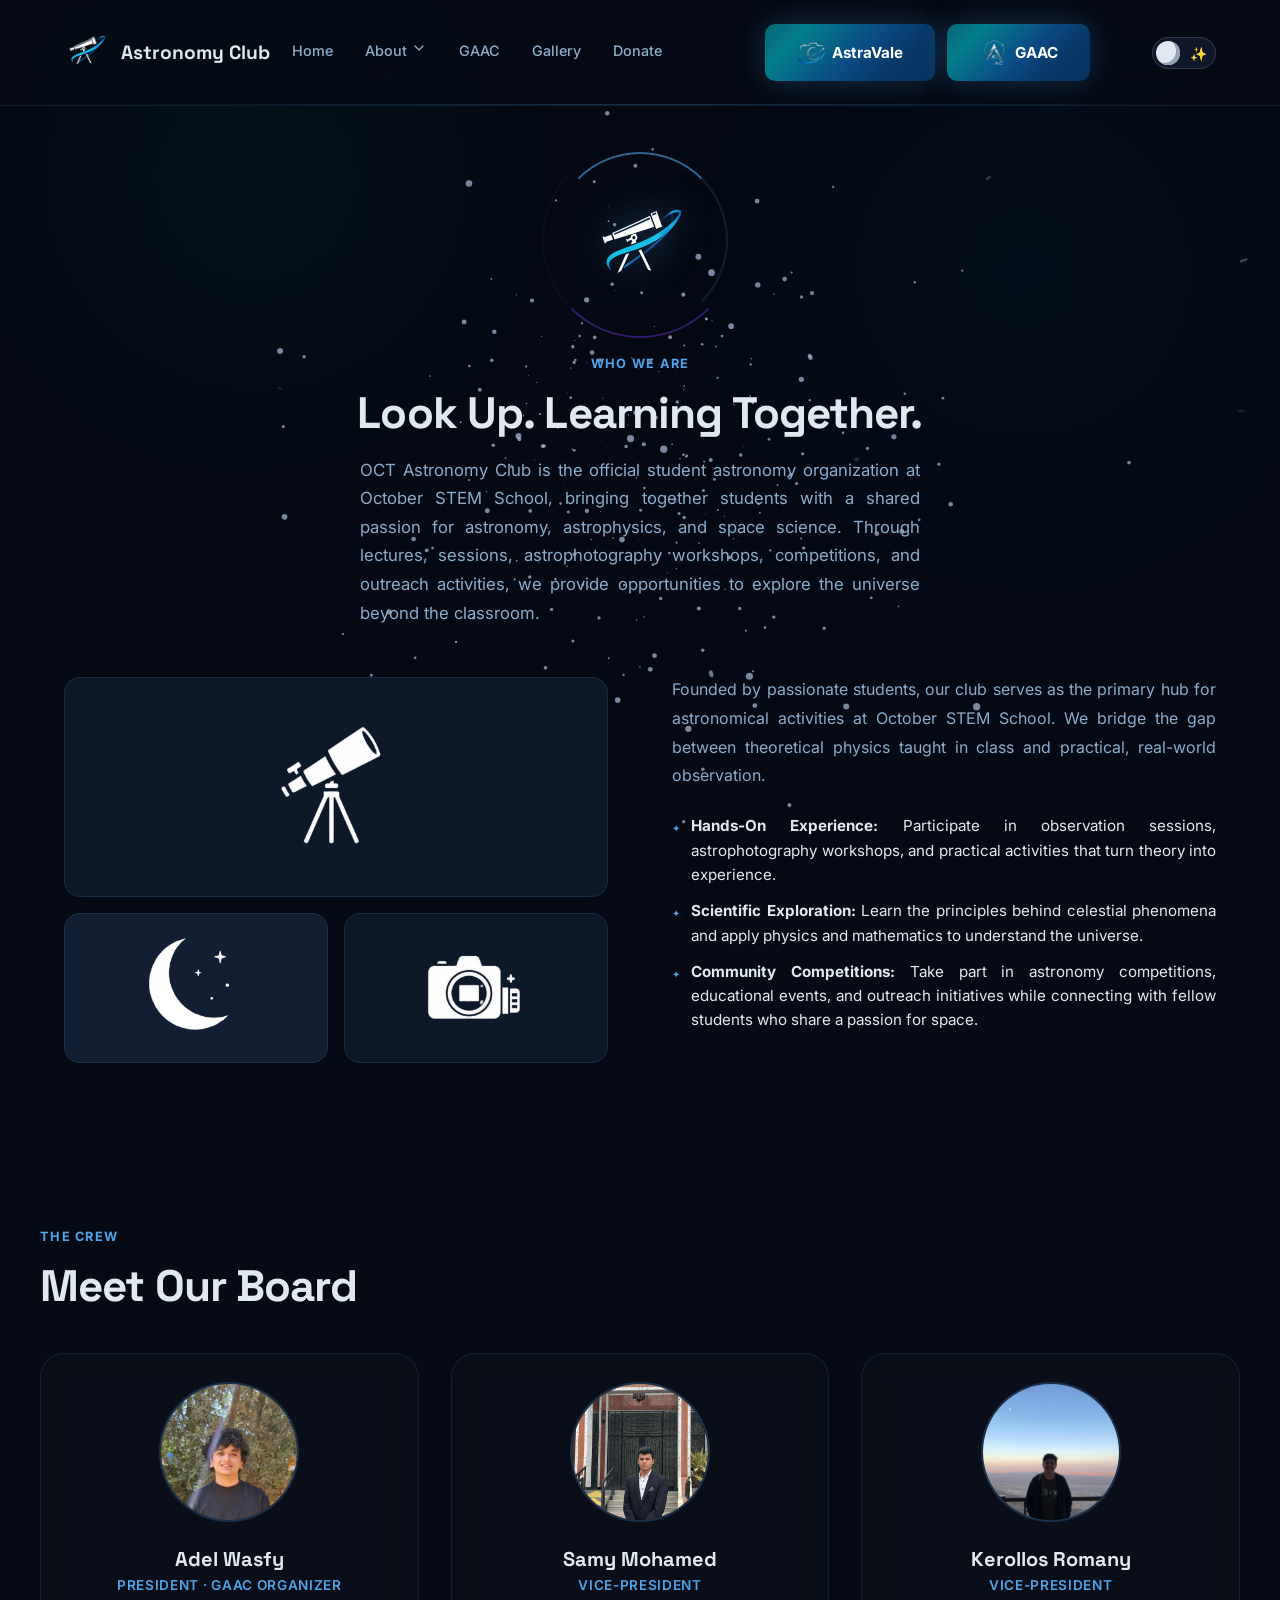
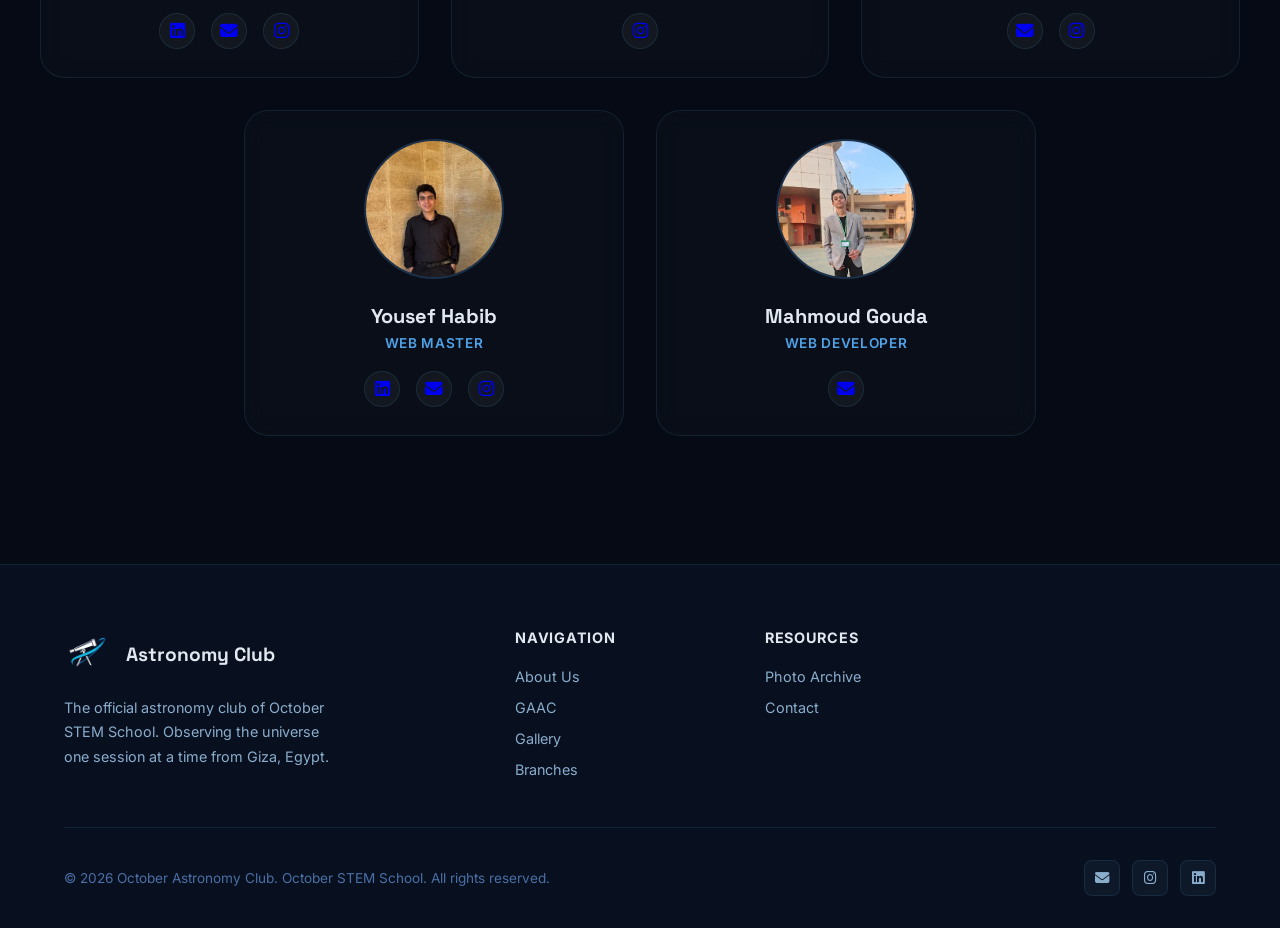
==== commit b74471ca: "Add favicon to all pages" ====
--- a/about.html
+++ b/about.html
@@ -6,6 +6,7 @@
   <meta name="viewport" content="width=device-width, initial-scale=1.0" />
   <meta name="description" content="About OCT Astronomy Club" />
   <title>About Us – OCT Astronomy Club</title>
+  <link rel="icon" type="image/png" href="images/Club_Logo_Black_BG-removebg-preview.png" />
   <link rel="preconnect" href="https://fonts.googleapis.com" />
   <link rel="preconnect" href="https://fonts.gstatic.com" crossorigin />
   <link
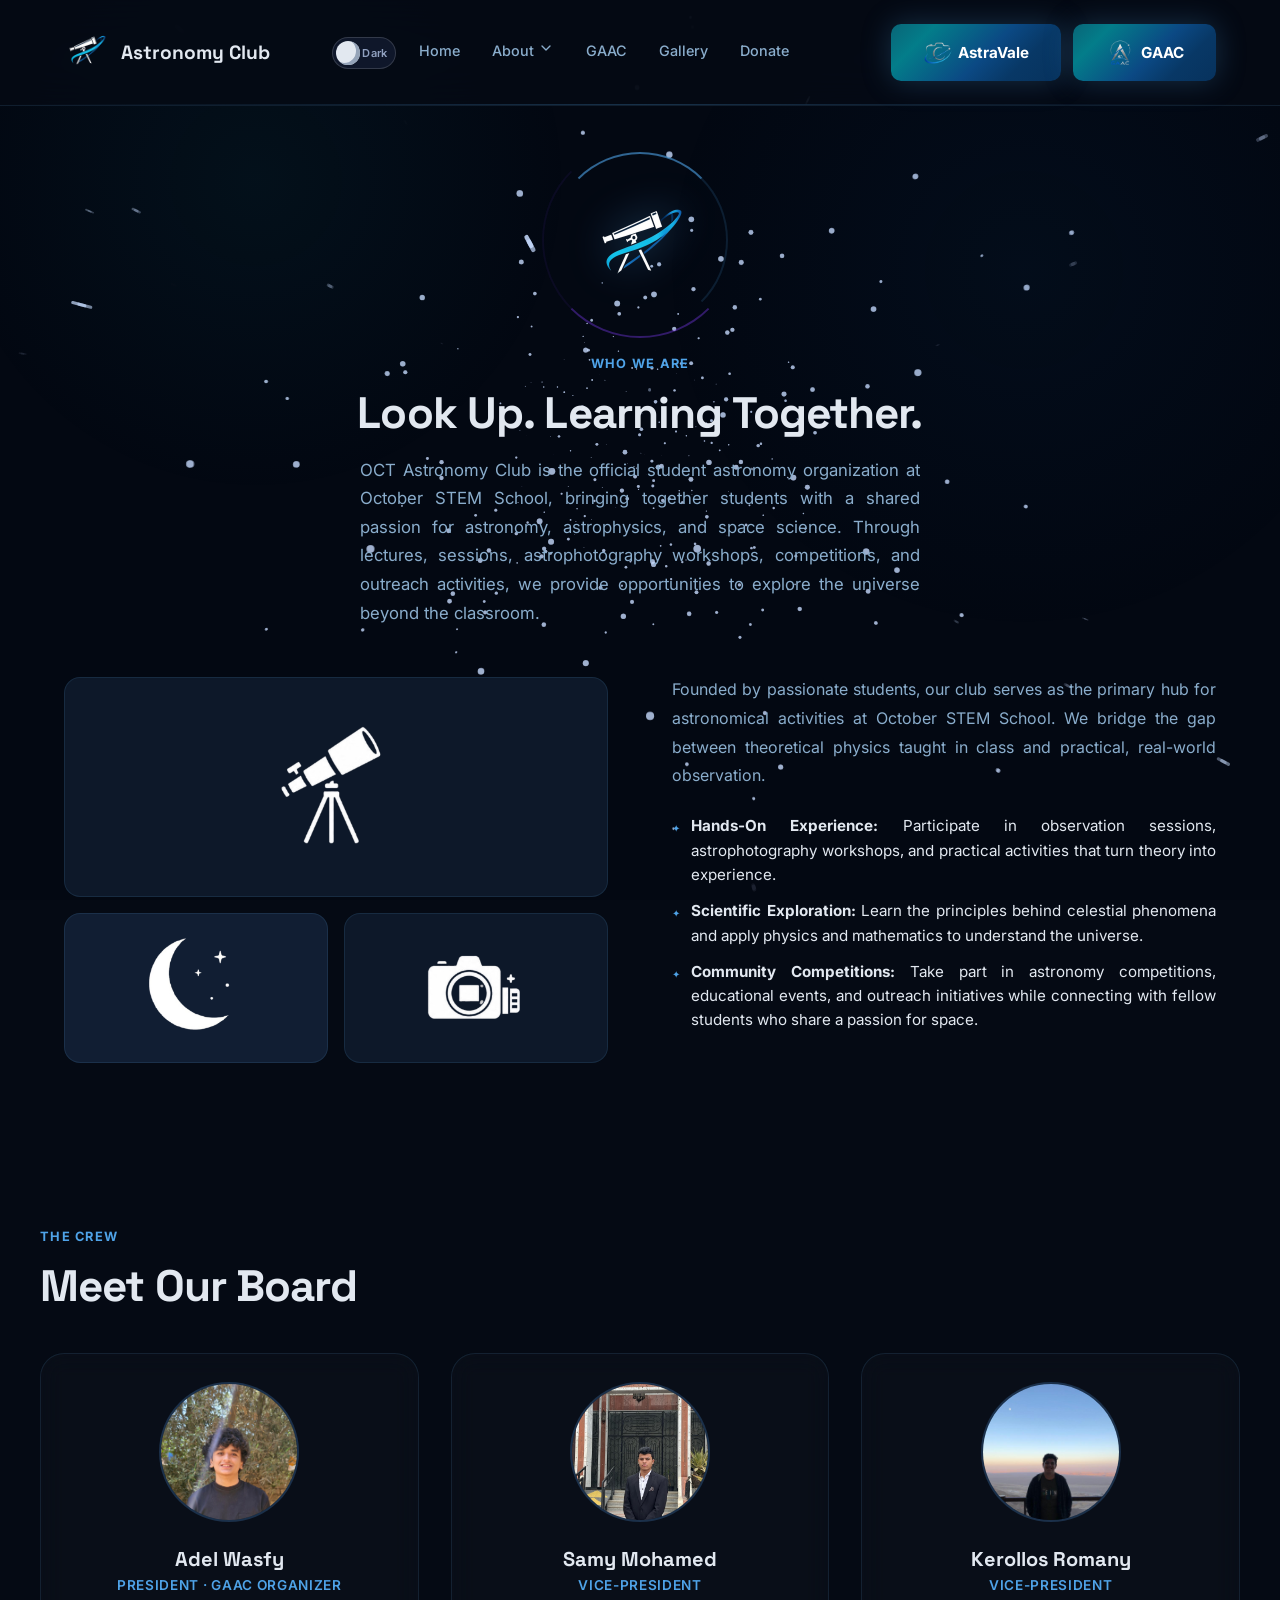
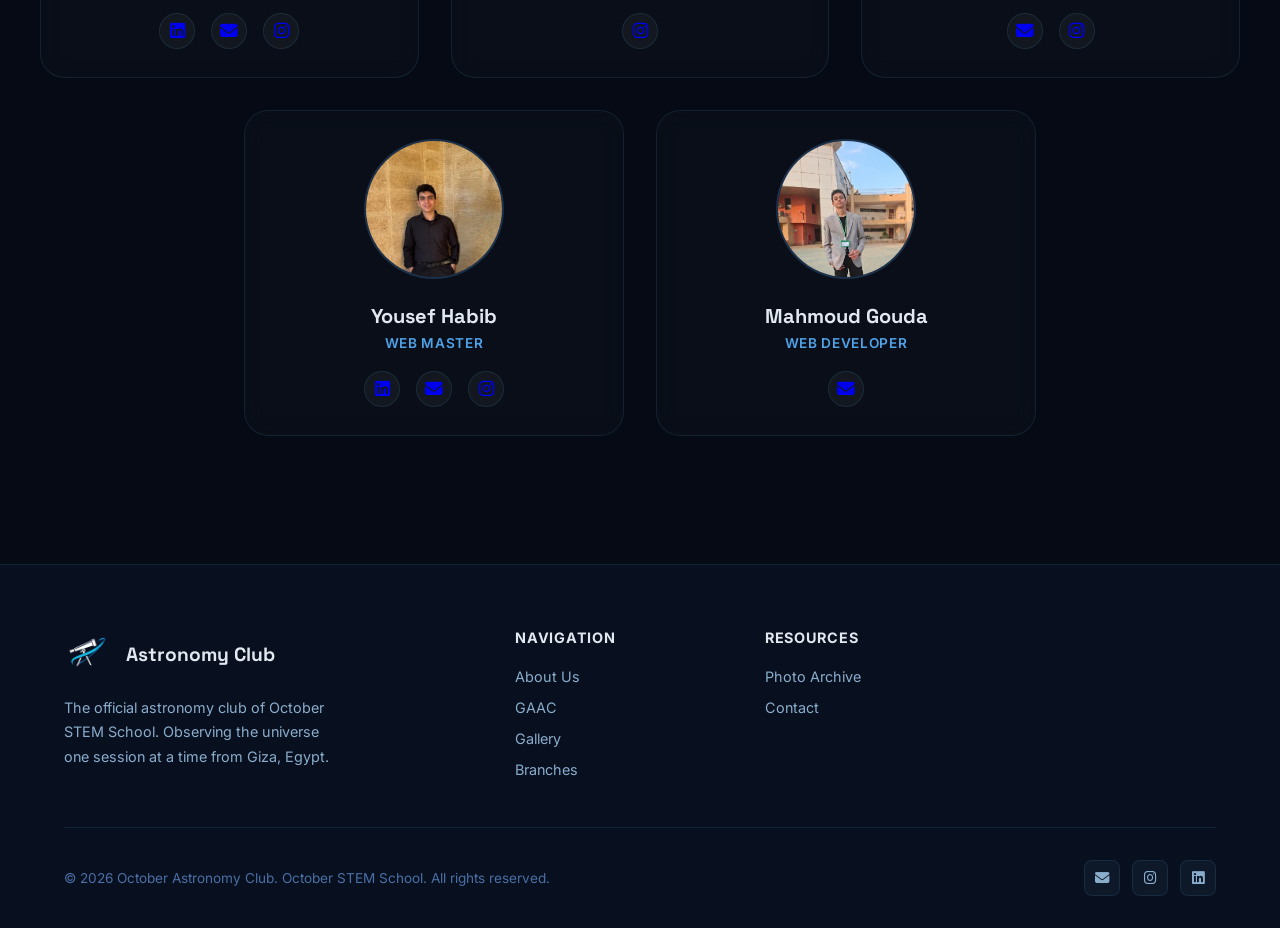
==== commit ec48c399: "New favicon, Dark/Light text toggle, fix mobile nav layout" ====
--- a/about.html
+++ b/about.html
@@ -6,7 +6,7 @@
   <meta name="viewport" content="width=device-width, initial-scale=1.0" />
   <meta name="description" content="About OCT Astronomy Club" />
   <title>About Us – OCT Astronomy Club</title>
-  <link rel="icon" type="image/png" href="images/Club_Logo_Black_BG-removebg-preview.png" />
+  <link rel="icon" type="image/png" href="images/Astro www logo.png" />
   <link rel="preconnect" href="https://fonts.googleapis.com" />
   <link rel="preconnect" href="https://fonts.gstatic.com" crossorigin />
   <link
--- a/css/style.css
+++ b/css/style.css
@@ -96,9 +96,11 @@
 }
 
 [data-theme="light"] .astro-slider::after {
-  content: "☁️";
-  right: 36px;
-  font-size: 12px;
+  content: "Light";
+  right: 8px;
+  font-size: 11px;
+  font-weight: 600;
+  color: rgba(255, 255, 255, 0.85);
   opacity: 0.9;
 }
 
@@ -583,12 +585,15 @@
 }
 
 .astro-slider::after {
-  content: "✨";
+  content: "Dark";
   position: absolute;
   right: 8px;
   top: 50%;
   transform: translateY(-50%);
-  font-size: 14px;
+  font-size: 11px;
+  font-weight: 600;
+  color: rgba(200, 220, 255, 0.7);
+  letter-spacing: 0.02em;
   transition: 0.4s;
 }
 
@@ -2249,14 +2254,15 @@
     z-index: 999;
   }
   .nav-center {
-    position: absolute;
-
-    left: 50%;
-    top: 50%;
-
-    transform: translate(-50%, -50%);
-
-    margin: 0;
+    position: relative;
+
+    left: auto;
+    top: auto;
+
+    transform: none;
+
+    margin-left: auto;
+    margin-right: 0.5rem;
 
     z-index: 50;
   }
@@ -2270,13 +2276,8 @@
 }
 .nav-center {
   display: flex;
-
-  align-items: center;
-
+  align-items: center;
   justify-content: center;
-
-  order: 3;
-
   margin-left: 2rem;
 }
 nav {
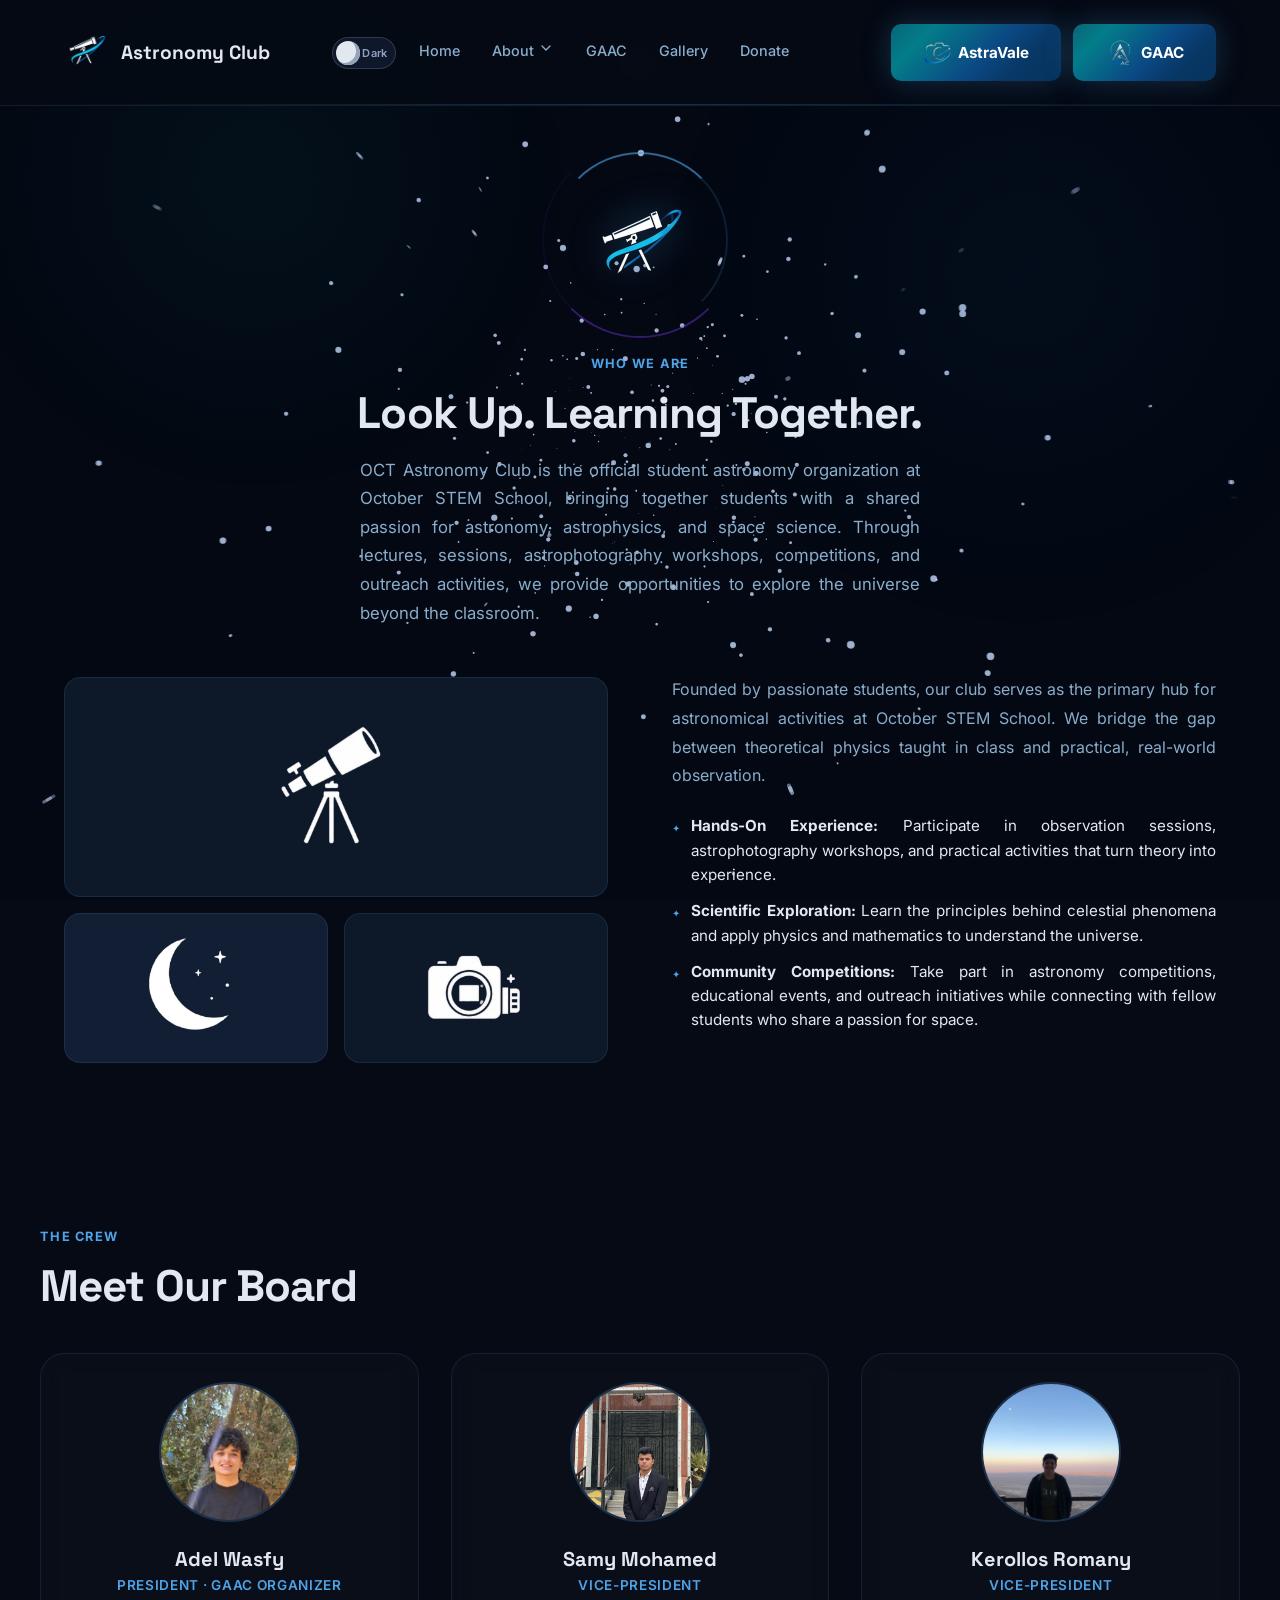
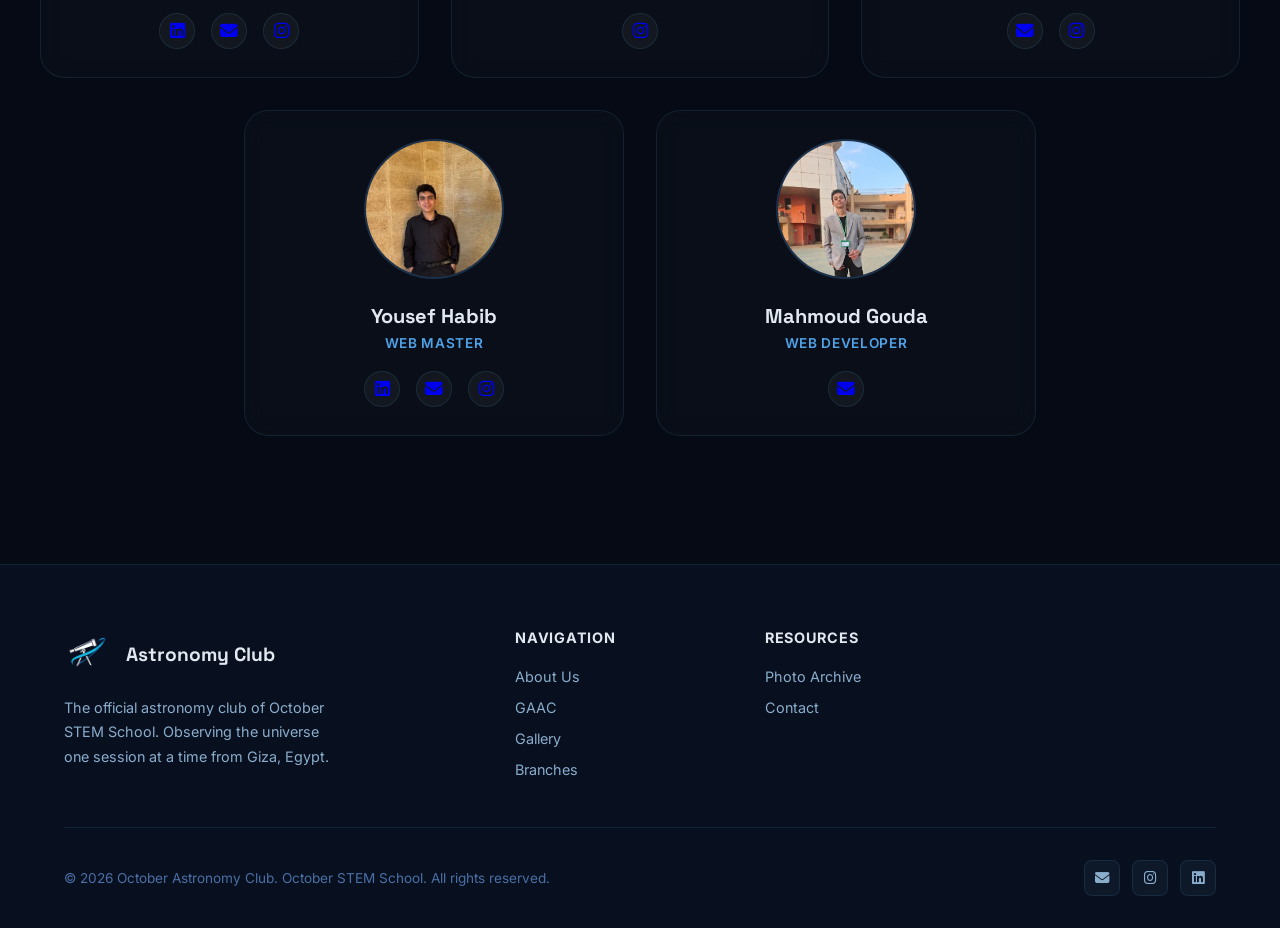
==== commit 1cd17624: "Use Club Logo Black BG as favicon on all pages" ====
--- a/about.html
+++ b/about.html
@@ -6,7 +6,7 @@
   <meta name="viewport" content="width=device-width, initial-scale=1.0" />
   <meta name="description" content="About OCT Astronomy Club" />
   <title>About Us – OCT Astronomy Club</title>
-  <link rel="icon" type="image/png" href="images/Astro www logo.png" />
+  <link rel="icon" type="image/png" href="images/Club Logo Black BG.png" />
   <link rel="preconnect" href="https://fonts.googleapis.com" />
   <link rel="preconnect" href="https://fonts.gstatic.com" crossorigin />
   <link
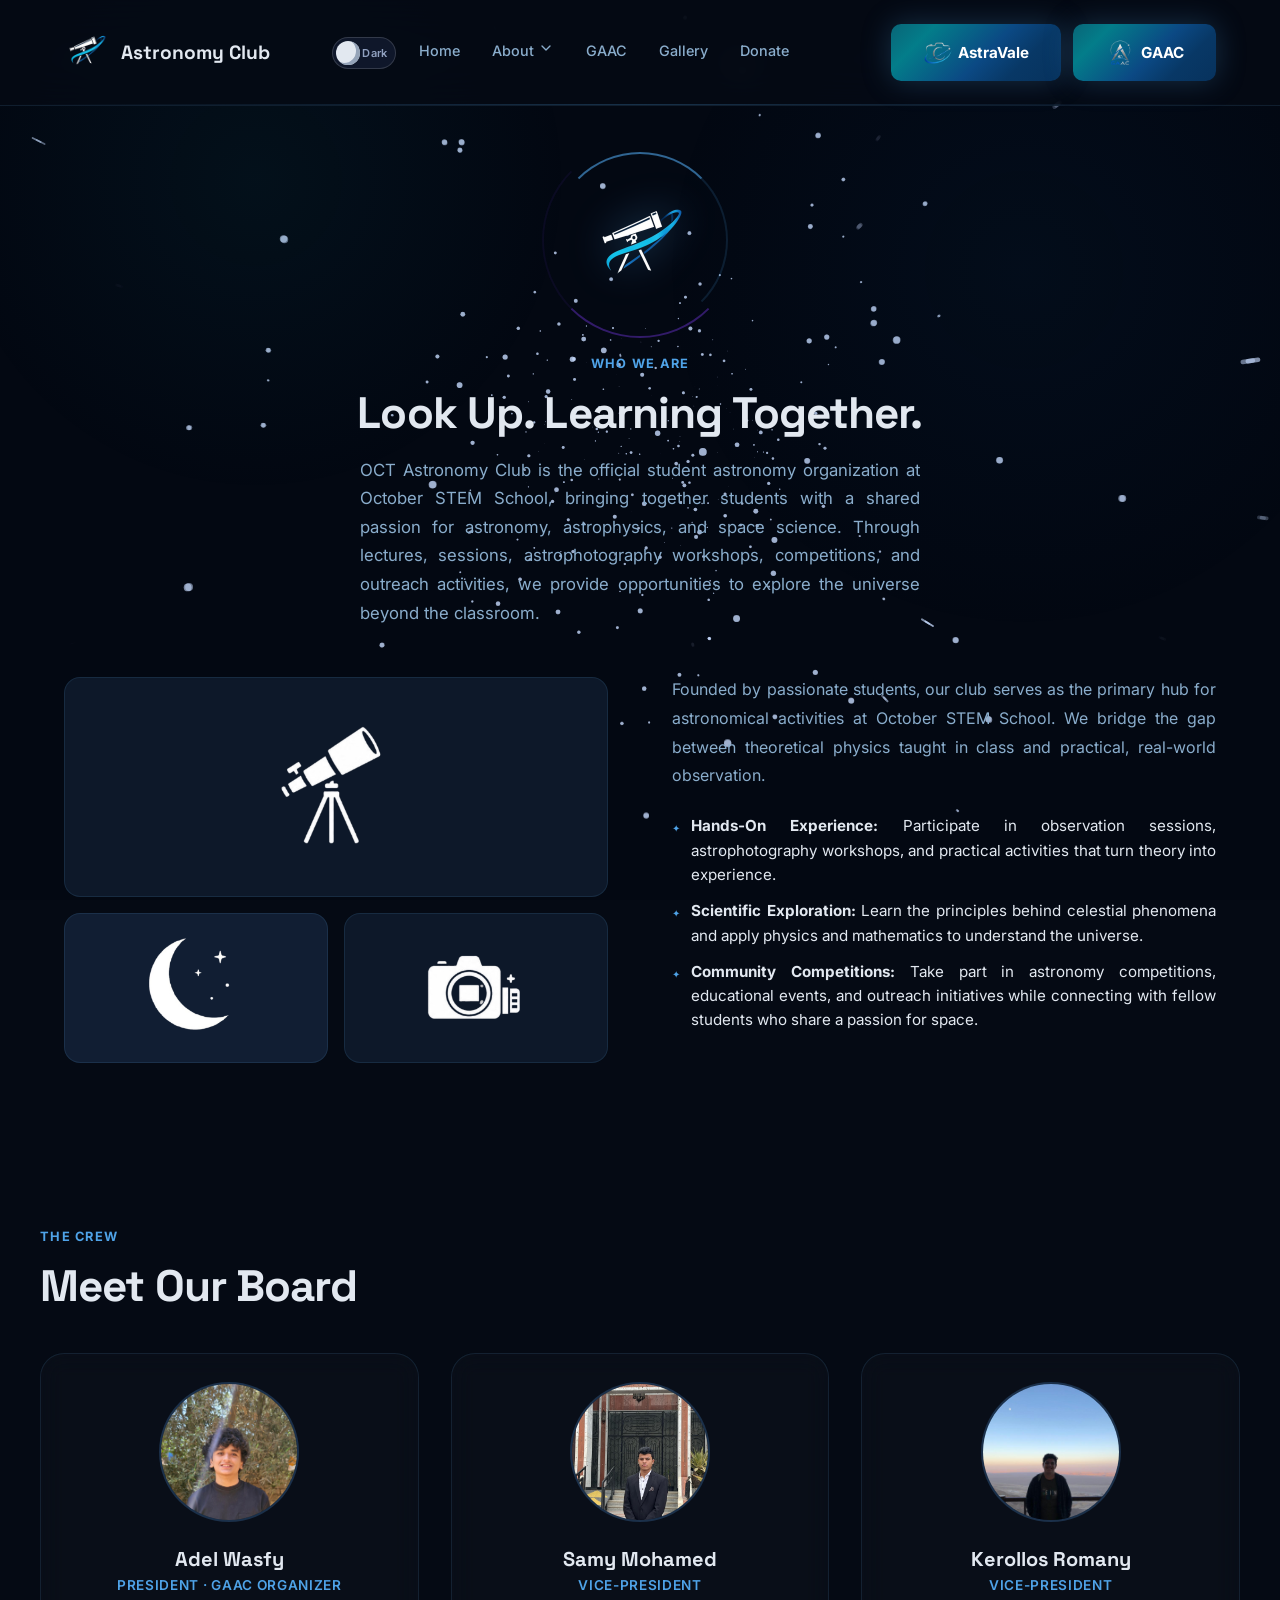
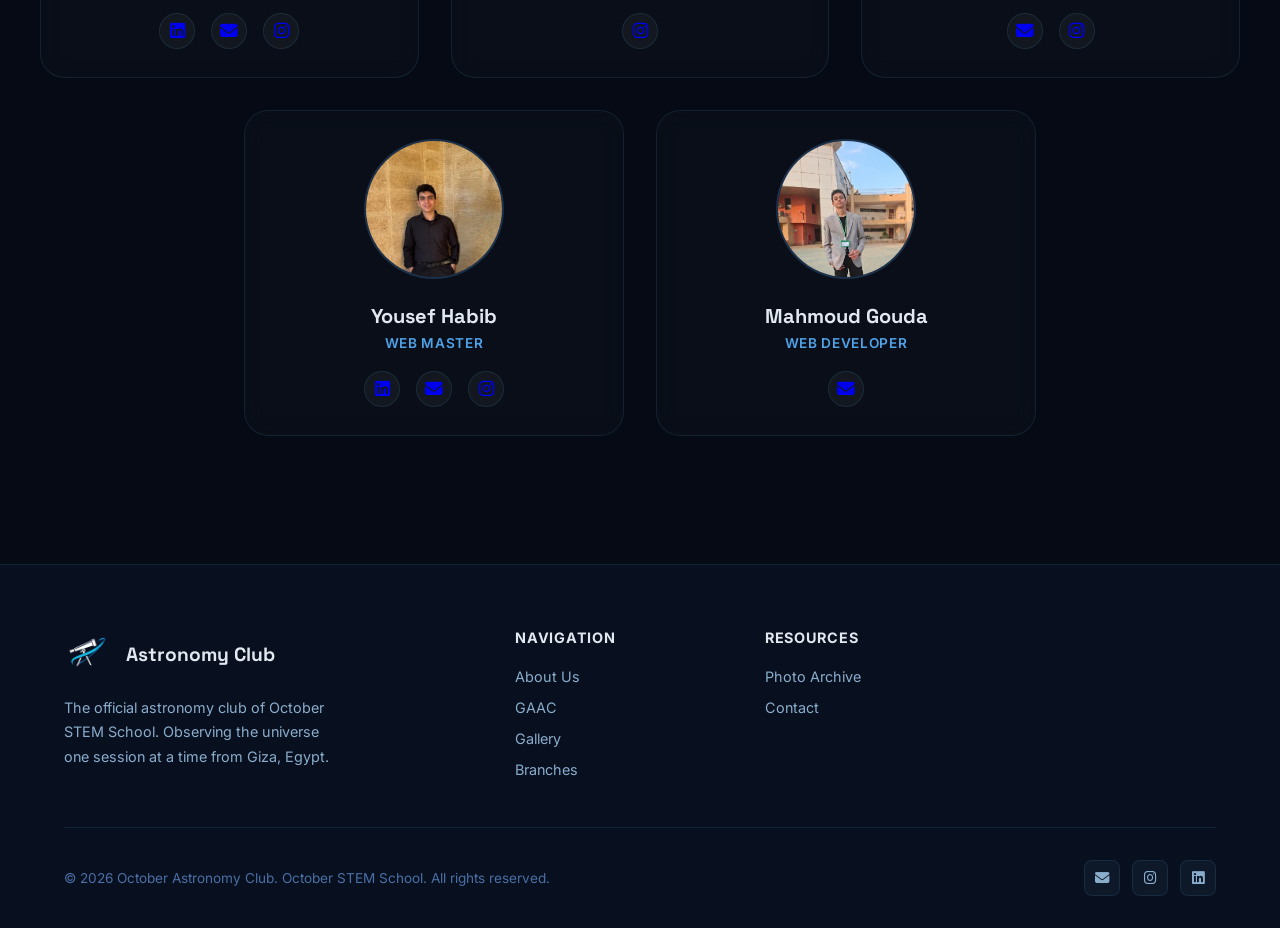
==== commit 841672ba: "Add favicon.png at root to fix 404 on /favicon.ico" ====
--- a/about.html
+++ b/about.html
@@ -6,7 +6,7 @@
   <meta name="viewport" content="width=device-width, initial-scale=1.0" />
   <meta name="description" content="About OCT Astronomy Club" />
   <title>About Us – OCT Astronomy Club</title>
-  <link rel="icon" type="image/png" href="images/Club Logo Black BG.png" />
+  <link rel="icon" type="image/png" href="favicon.png" />
   <link rel="preconnect" href="https://fonts.googleapis.com" />
   <link rel="preconnect" href="https://fonts.gstatic.com" crossorigin />
   <link
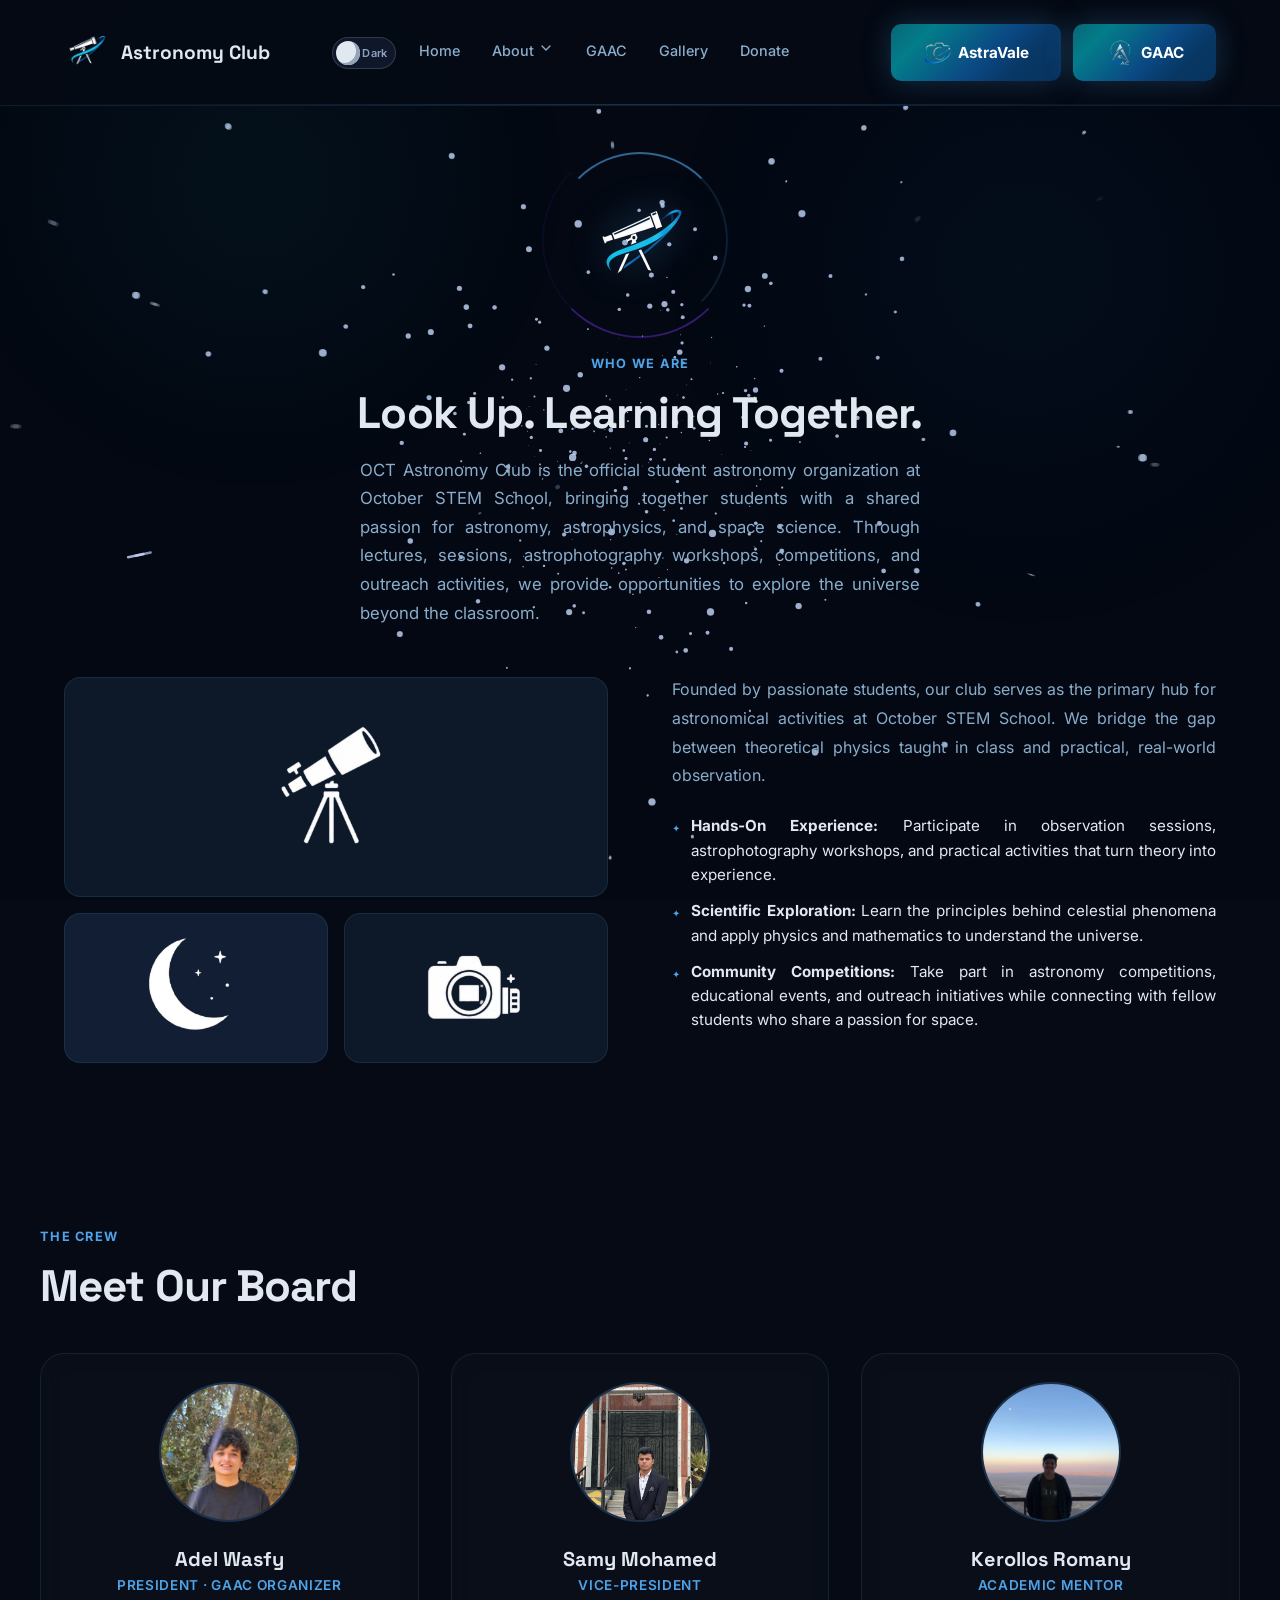
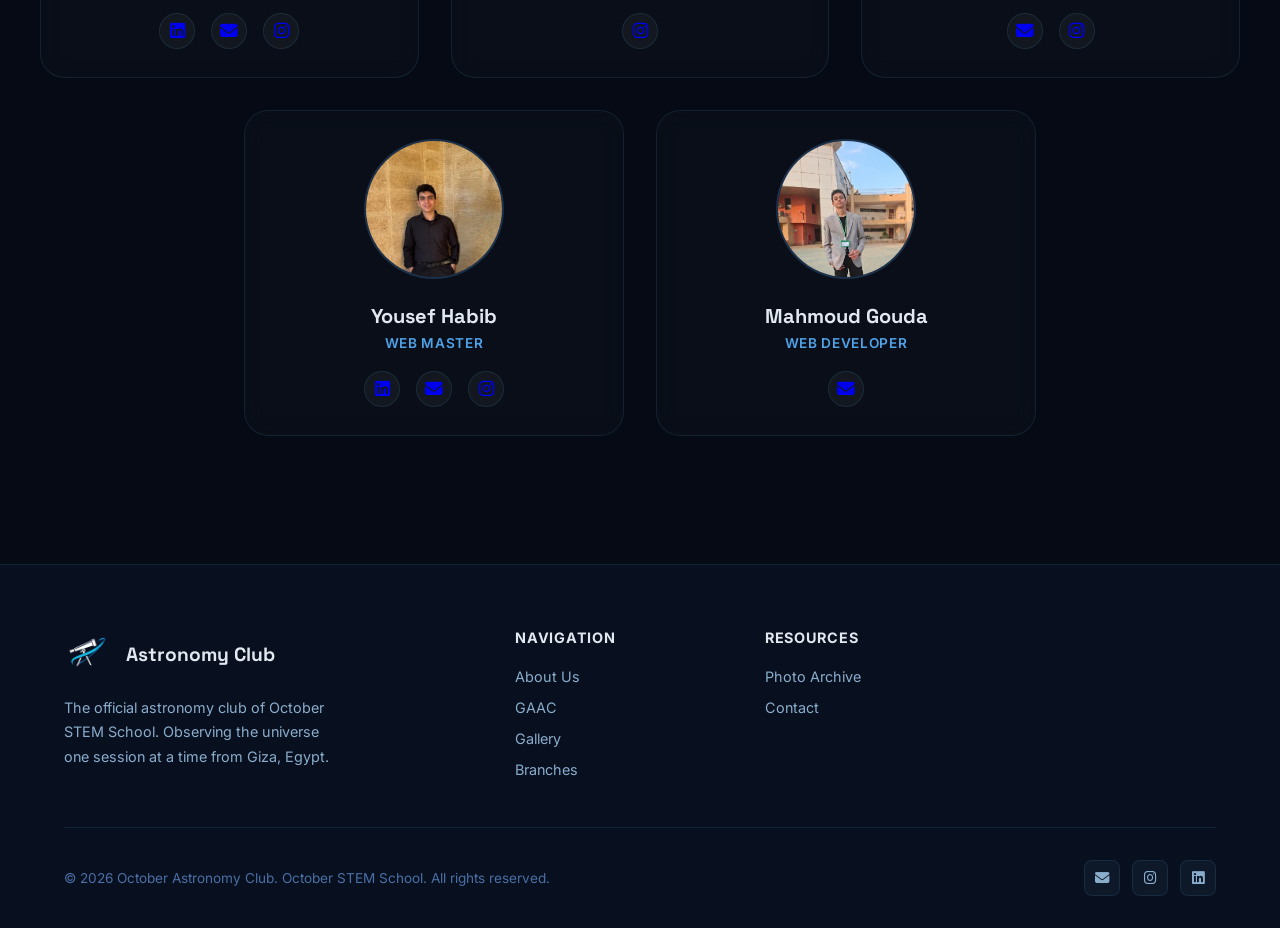
==== commit 2b12ee32: "Change Kerollos role to Academic Mentor" ====
--- a/about.html
+++ b/about.html
@@ -127,7 +127,7 @@
           </div>
           <div class="member-info">
             <h4 class="member-name">Kerollos Romany</h4>
-            <span class="member-role">Vice-President</span>
+            <span class="member-role">Academic Mentor</span>
             <div class="member-socials">
               <a href="mailto:kerooromany816@gmail.com" target="_blank" title="Mail">
                 <i class="fa-solid fa-envelope"></i>
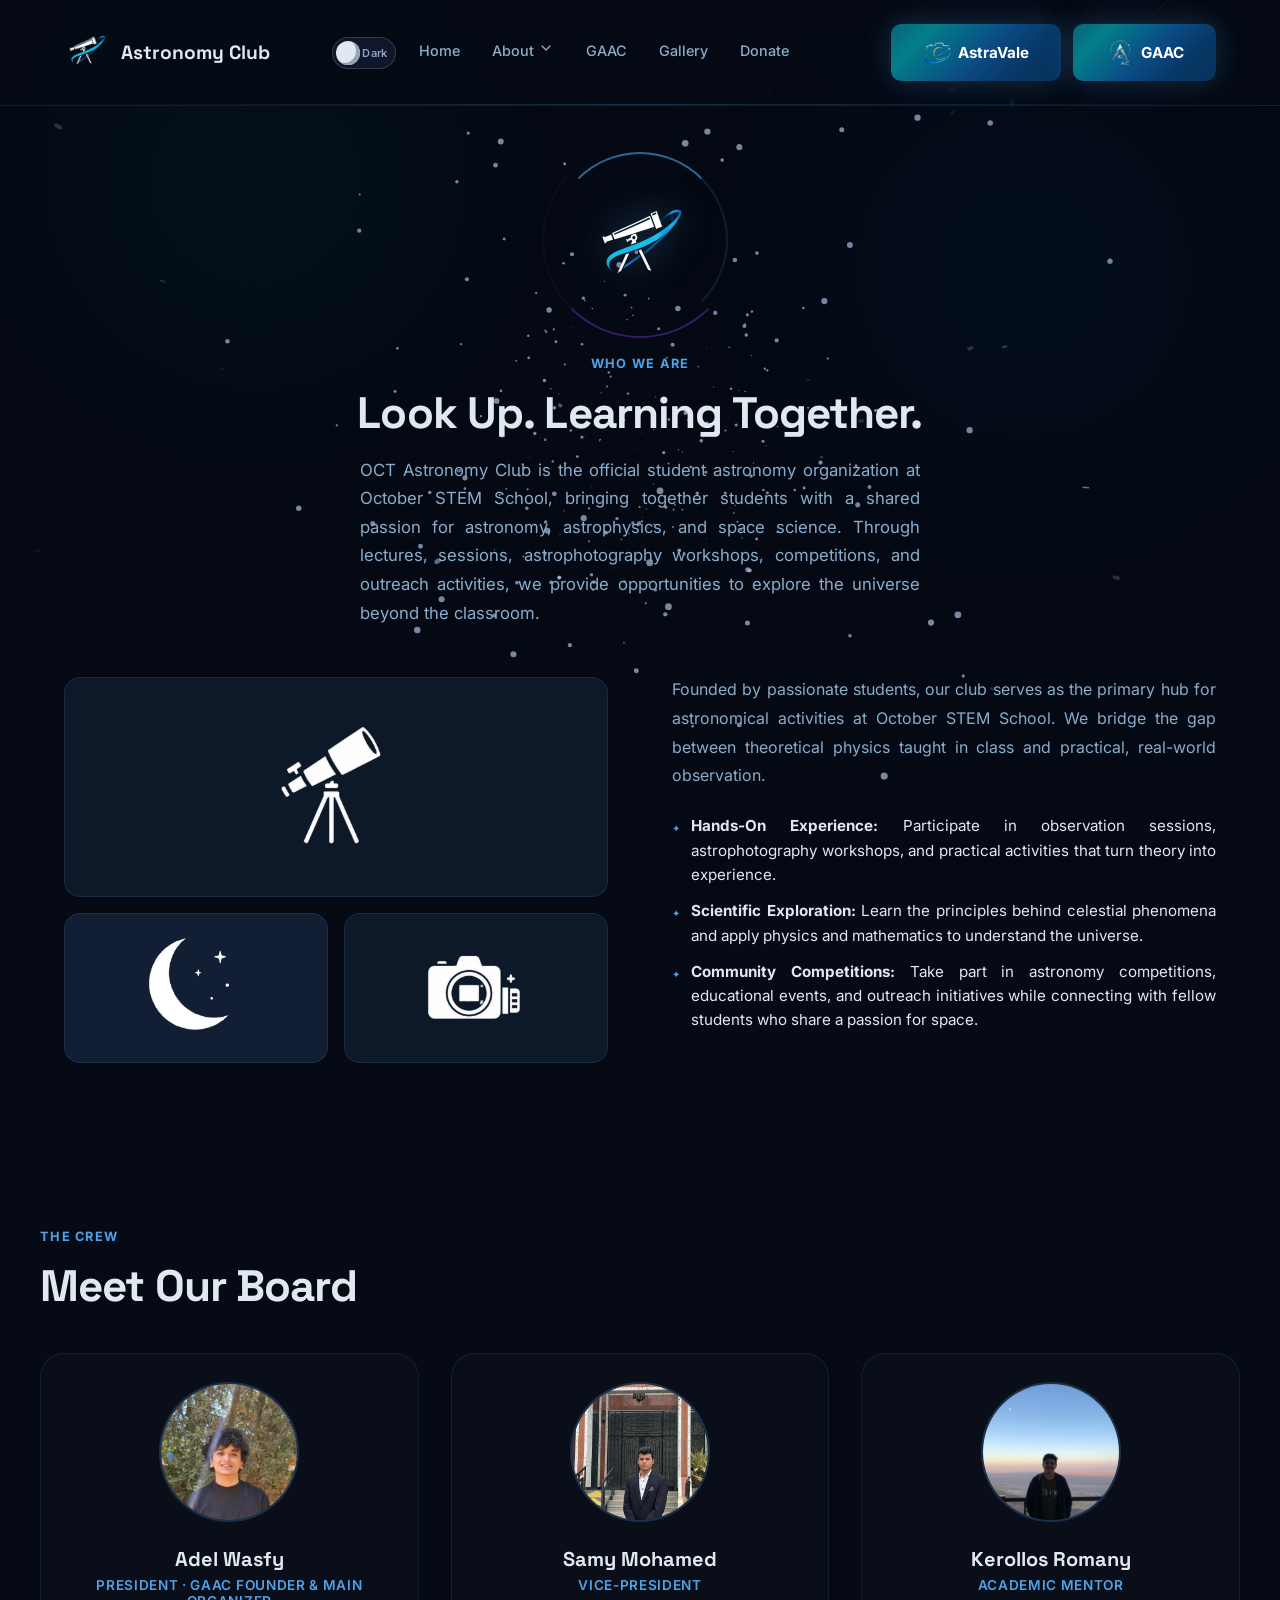
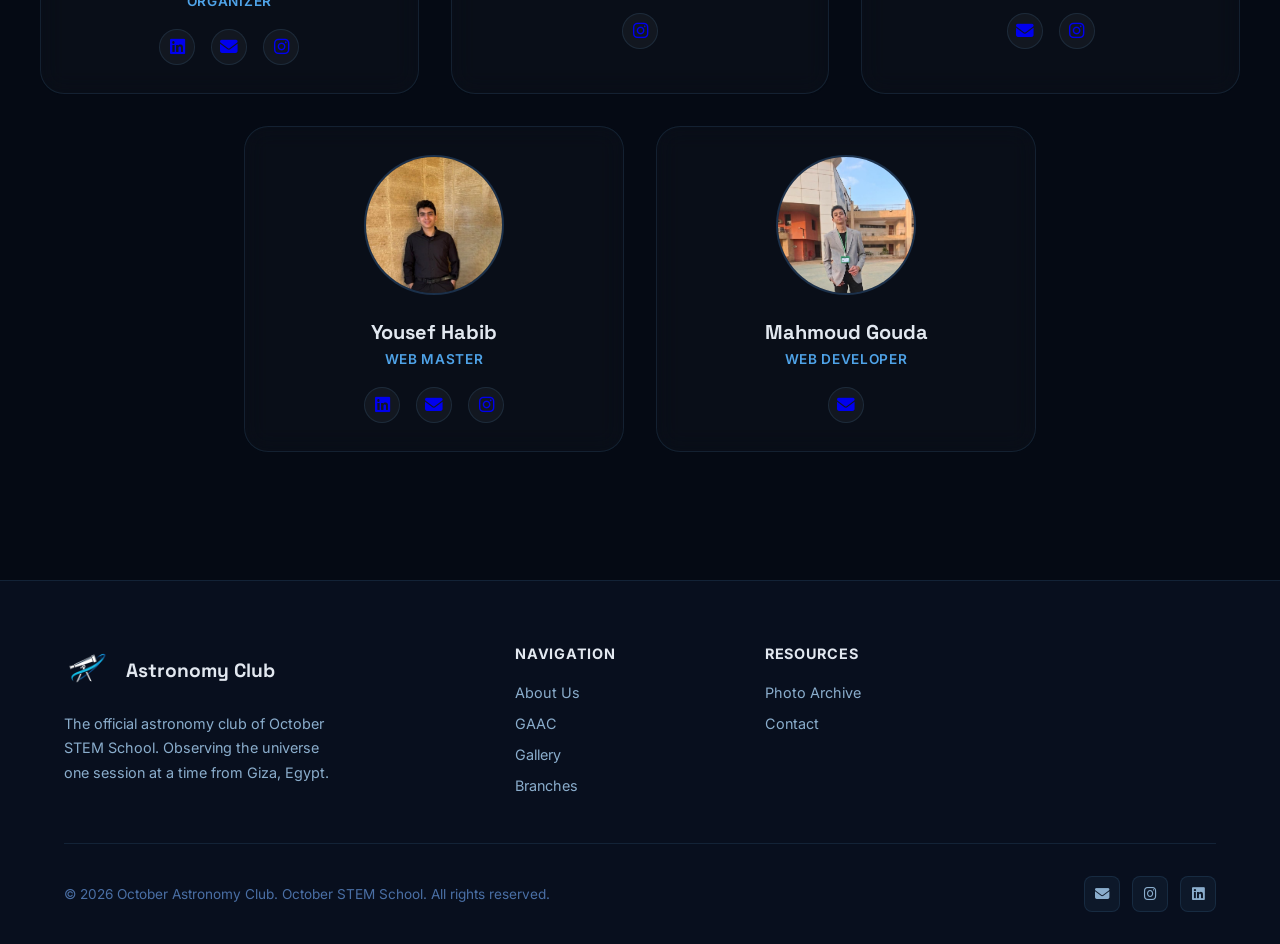
==== commit d0498760: "Update sessions to 24 and update Adel Wasfy role to President & GAAC Founder and Main Organizer" ====
--- a/about.html
+++ b/about.html
@@ -91,7 +91,7 @@
           </div>
           <div class="member-info">
             <h4 class="member-name">Adel Wasfy</h4>
-            <span class="member-role">President · GAAC Organizer</span>
+            <span class="member-role">President · GAAC Founder & Main Organizer</span>
             <div class="member-socials">
               <a href="https://www.linkedin.com/in/adel-wasfy-37928729a/" target="_blank" title="LinkedIn">
                 <i class="fa-brands fa-linkedin"></i>
